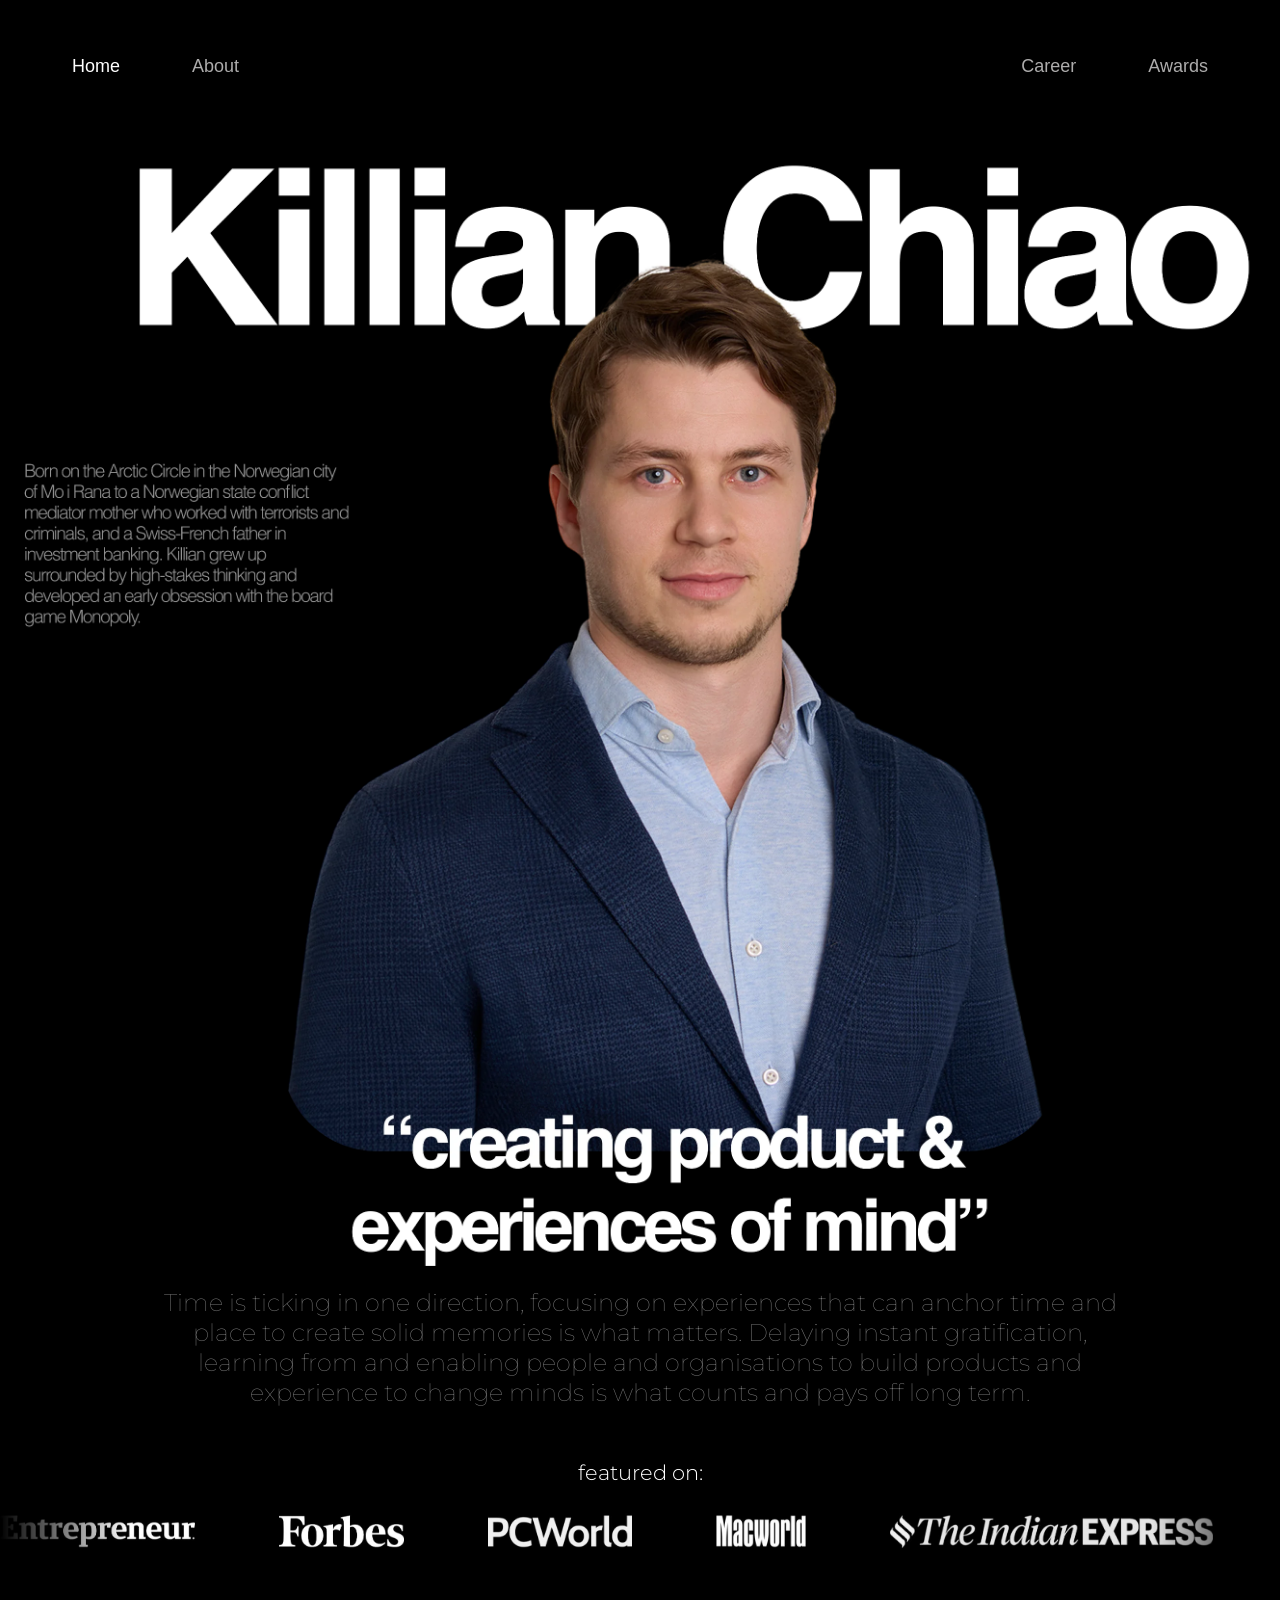
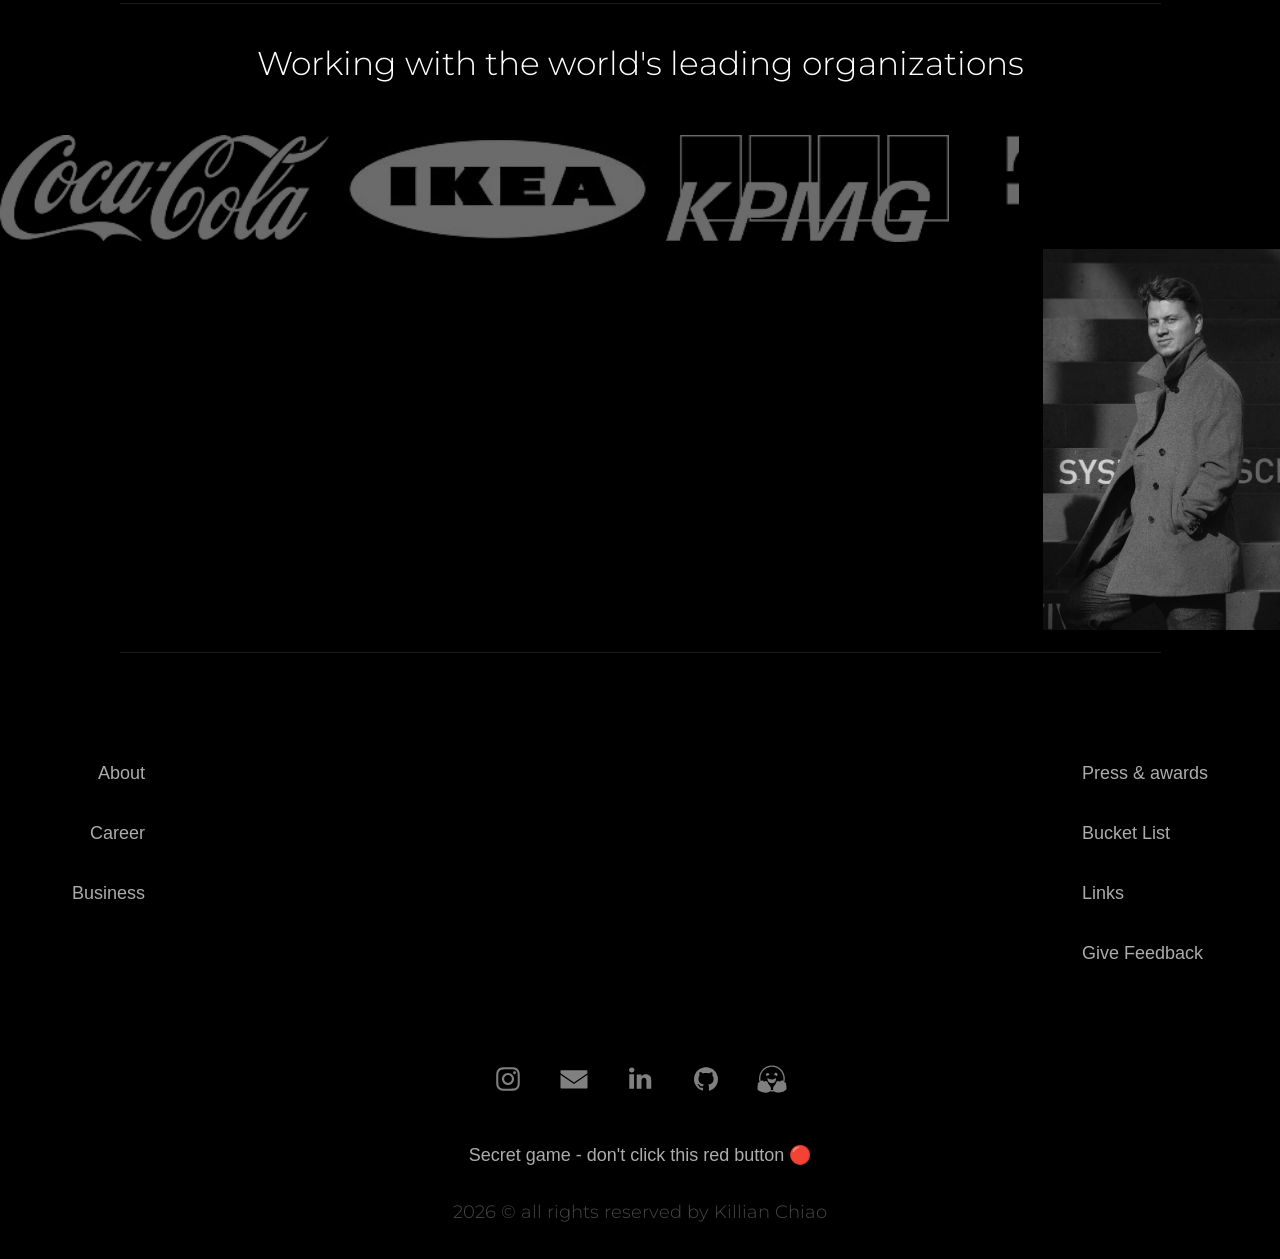
==== index.html @ 3403eca9 "Mobile fixes: single-row nav, animated featured-on marquee, clients layout - Nav no longer wraps to " ====
<!DOCTYPE html>
<html lang="en">
<head>
    <meta charset="UTF-8">
    <meta name="viewport" content="width=device-width, initial-scale=1.0">
    <title>Killian Chiao</title>
    <meta name="description" content="Killian Chiao — founder and product builder working with the world's leading organizations, including Coca-Cola, IKEA, KPMG, T-Mobile, L'Oreal and Mercedes.">
    <meta name="author" content="Killian Chiao">
    <link rel="canonical" href="https://killianchiao.com/">
    <link rel="icon" href="/favicon.svg" type="image/svg+xml">
    <link rel="apple-touch-icon" href="/apple-touch-icon.png">
    <link rel="alternate" type="text/markdown" href="/llms.txt" title="Plain-text version for AI agents">

    <meta property="og:type" content="profile">
    <meta property="og:site_name" content="Killian Chiao">
    <meta property="og:title" content="Killian Chiao">
    <meta property="og:description" content="Killian Chiao — founder and product builder working with the world's leading organizations, including Coca-Cola, IKEA, KPMG, T-Mobile, L'Oreal and Mercedes.">
    <meta property="og:url" content="https://killianchiao.com/">
    <meta property="og:image" content="https://killianchiao.com/og-image.jpg">
    <meta property="og:image:width" content="1200">
    <meta property="og:image:height" content="630">
    <meta name="twitter:card" content="summary_large_image">
    <meta name="twitter:title" content="Killian Chiao">
    <meta name="twitter:description" content="Killian Chiao — founder and product builder working with the world's leading organizations, including Coca-Cola, IKEA, KPMG, T-Mobile, L'Oreal and Mercedes.">
    <meta name="twitter:image" content="https://killianchiao.com/og-image.jpg">
    <script type="application/ld+json">
    {
      "@context": "https://schema.org",
      "@type": "Person",
      "name": "Killian Chiao",
      "url": "https://killianchiao.com/",
      "image": "https://killianchiao.com/og-image.jpg",
      "jobTitle": "Senior Product Manager, App",
      "worksFor": {
        "@type": "Organization",
        "name": "Art Basel"
      },
      "address": {
        "@type": "PostalAddress",
        "addressLocality": "Zurich",
        "addressCountry": "CH"
      },
      "alumniOf": {
        "@type": "CollegeOrUniversity",
        "name": "EHL Hospitality Business School"
      },
      "knowsLanguage": [
        "en",
        "no"
      ],
      "award": [
        "Forbes 30 Under 30 Switzerland (2022)",
        "EU-Startups Summit 2023 Pitch Competition Winner",
        "Google Play Best Apps for Good — Honorable Mention (2022)",
        "Product Hunt #1 Product of the Day"
      ],
      "sameAs": [
        "https://www.linkedin.com/in/killianchi",
        "https://github.com/Killianchi",
        "https://www.instagram.com/killianchi/",
        "https://huggingface.co/Killianchi"
      ]
    }
    </script>
    <link rel="preconnect" href="https://fonts.googleapis.com">
    <link rel="preconnect" href="https://fonts.gstatic.com" crossorigin>
    <link href="https://fonts.googleapis.com/css2?display=swap&family=Montserrat:ital,wght@0,100;0,300;0,700;1,100;1,300;1,700" rel="stylesheet">
    <link rel="stylesheet" href="styles.css">
</head>
<body>
    <div class="site-wrapper">
        <div class="site-main">
            <div class="inner">
                <section>
                    <!-- Navigation -->
                    <div class="nav-header">
                        <div class="inner-nav">
                            <div class="nav-left">
                                <a href="index.html" class="nav-btn active">Home</a>
                            </div>
                            <div class="nav-left">
                                <a href="about.html" class="nav-btn">About</a>
                            </div>
                            <div class="nav-spacer"></div>
                            <div class="nav-right">
                                <a href="career.html" class="nav-btn">Career</a>
                            </div>
                            <div class="nav-right">
                                <a href="awards.html" class="nav-btn">Awards</a>
                            </div>
                        </div>
                    </div>

                    <h1 class="visually-hidden">Killian Chiao</h1>

                    <!-- Hero Image -->
                    <div class="hero-image">
                        <span class="frame">
                            <picture>
                                <source srcset="assets/images/image01.webp" type="image/webp">
                                <img src="assets/images/image01.png" alt="Killian Chiao" width="2560" height="2370" fetchpriority="high" decoding="async" />
                            </picture>
                        </span>
                    </div>

                    <!-- Quote -->
                    <p class="quote-text">Time is ticking in one direction, focusing on experiences that can anchor time and place to create solid memories is what matters. Delaying instant gratification, learning from and enabling people and organisations to build products and experience to change minds is what counts and pays off long term.</p>

                    <!-- Featured on -->
                    <div class="featured-on">
                        <p class="featured-label">featured on:</p>
                        <div class="logo-marquee">
                            <div class="marquee-track">
                            <div class="marquee-set">
                                <img src="assets/images/logos/entrepreneur.png" alt="Entrepreneur" width="499" height="92" loading="lazy" decoding="async" />
                                <img src="assets/images/logos/forbes.png" alt="Forbes" width="319" height="92" loading="lazy" decoding="async" />
                                <img src="assets/images/logos/pcworld.png" alt="PCWorld" width="364" height="91" loading="lazy" decoding="async" />
                                <img src="assets/images/logos/macworld.png" alt="Macworld" width="222" height="89" loading="lazy" decoding="async" />
                                <img src="assets/images/logos/indianexpress.png" alt="The Indian Express" width="799" height="89" loading="lazy" decoding="async" />
                            </div>
                            <div class="marquee-set" aria-hidden="true">
                                <img src="assets/images/logos/entrepreneur.png" alt="" width="499" height="92" loading="lazy" decoding="async" />
                                <img src="assets/images/logos/forbes.png" alt="" width="319" height="92" loading="lazy" decoding="async" />
                                <img src="assets/images/logos/pcworld.png" alt="" width="364" height="91" loading="lazy" decoding="async" />
                                <img src="assets/images/logos/macworld.png" alt="" width="222" height="89" loading="lazy" decoding="async" />
                                <img src="assets/images/logos/indianexpress.png" alt="" width="799" height="89" loading="lazy" decoding="async" />
                            </div>
                            </div>
                        </div>
                    </div>

                    <hr class="divider-line">

                    <!-- Clients heading -->
                    <h2 class="section-heading">Working with the world's leading organizations</h2>

                    <!-- Client logos + image -->
                    <div class="clients-section">
                        <div class="wrapper">
                            <div class="cols">
                                <div class="col-gallery">
                                    <div class="gallery">
                                        <ul>
                                            <li><span class="thumbnail"><span class="frame"><img src="assets/images/gallery01/f4e6854a.png" alt="Coca Cola" title="Coca Cola" width="256" height="84" loading="lazy" decoding="async" /></span></span></li>
                                            <li><span class="thumbnail"><span class="frame"><img src="assets/images/gallery01/5c117a96.jpg" alt="Ikea" title="Ikea" width="234" height="84" loading="lazy" decoding="async" /></span></span></li>
                                            <li><span class="thumbnail"><span class="frame"><img src="assets/images/gallery01/eae52f6d.png" alt="KPMG" title="KPMG" width="220" height="84" loading="lazy" decoding="async" /></span></span></li>
                                            <li><span class="thumbnail"><span class="frame"><img src="assets/images/gallery01/65ff3bac.png" alt="T-Mobile" title="T-Mobile" width="403" height="74" loading="lazy" decoding="async" /></span></span></li>
                                            <li><span class="thumbnail"><span class="frame"><img src="assets/images/gallery01/afd6f955.png" alt="L'Oreal" title="L'Oreal" width="282" height="84" loading="lazy" decoding="async" /></span></span></li>
                                            <li><span class="thumbnail"><span class="frame"><img src="assets/images/gallery01/918f9e07.png" alt="Mercedes" title="Mercedes" width="444" height="84" loading="lazy" decoding="async" /></span></span></li>
                                            <li><span class="thumbnail"><span class="frame"><img src="assets/images/gallery01/aa4ec18b.png" alt="ICOS" title="ICOS" width="245" height="70" loading="lazy" decoding="async" /></span></span></li>
                                            <li><span class="thumbnail"><span class="frame"><img src="assets/images/gallery01/de0fde4f.png" alt="Untitled" title="Untitled" width="84" height="92" loading="lazy" decoding="async" /></span></span></li>
                                        </ul>
                                    </div>
                                </div>
                                <div class="col-image">
                                    <div class="small-image" style="text-align:center; margin-top:5.25rem;">
                                        <span class="frame">
                                            <img src="assets/images/image03.jpg" alt="" width="592" height="980" loading="lazy" decoding="async" />
                                        </span>
                                    </div>
                                </div>
                            </div>
                        </div>
                    </div>

                    <hr class="divider-line">

                    <!-- Footer navigation -->
                    <div class="footer-nav">
                        <div class="inner-footer">
                            <div class="footer-col footer-col-left">
                                <a href="about.html" class="footer-btn">About</a>
                                <a href="career.html" class="footer-btn">Career</a>
                                <a href="business.html" class="footer-btn">Business</a>
                            </div>
                            <div class="nav-spacer"></div>
                            <div class="footer-col footer-col-center">
                                <a href="awards.html" class="footer-btn">Press & awards</a>
                                <a href="bucketlist.html" class="footer-btn">Bucket List</a>
                                <a href="links.html" class="footer-btn">Links</a>
                                <a href="#" class="footer-btn">Give Feedback</a>
                            </div>
                        </div>
                    </div>

                    <!-- Social Icons -->
                    <div class="social-icons">
                        <a href="https://www.instagram.com/killianchi/" title="Instagram" target="_blank" rel="noopener"><svg viewBox="0 0 40 40"><path d="M20,7c4.2,0,4.7,0,6.3,0.1c1.5,0.1,2.3,0.3,3,0.5C30,8,30.5,8.3,31.1,8.9c0.5,0.5,0.9,1.1,1.2,1.8c0.2,0.5,0.5,1.4,0.5,3C33,15.3,33,15.8,33,20s0,4.7-0.1,6.3c-0.1,1.5-0.3,2.3-0.5,3c-0.3,0.7-0.6,1.2-1.2,1.8c-0.5,0.5-1.1,0.9-1.8,1.2c-0.5,0.2-1.4,0.5-3,0.5C24.7,33,24.2,33,20,33s-4.7,0-6.3-0.1c-1.5-0.1-2.3-0.3-3-0.5C10,32,9.5,31.7,8.9,31.1C8.4,30.6,8,30,7.7,29.3c-0.2-0.5-0.5-1.4-0.5-3C7,24.7,7,24.2,7,20s0-4.7,0.1-6.3c0.1-1.5,0.3-2.3,0.5-3C8,10,8.3,9.5,8.9,8.9C9.4,8.4,10,8,10.7,7.7c0.5-0.2,1.4-0.5,3-0.5C15.3,7.1,15.8,7,20,7z M20,4.3c-4.3,0-4.8,0-6.5,0.1c-1.6,0-2.8,0.3-3.8,0.7C8.7,5.5,7.8,6,6.9,6.9C6,7.8,5.5,8.7,5.1,9.7c-0.4,1-0.6,2.1-0.7,3.8c-0.1,1.7-0.1,2.2-0.1,6.5s0,4.8,0.1,6.5c0,1.6,0.3,2.8,0.7,3.8c0.4,1,0.9,1.9,1.8,2.8c0.9,0.9,1.7,1.4,2.8,1.8c1,0.4,2.1,0.6,3.8,0.7c1.6,0.1,2.2,0.1,6.5,0.1s4.8,0,6.5-0.1c1.6-0.1,2.9-0.3,3.8-0.7c1-0.4,1.9-0.9,2.8-1.8c0.9-0.9,1.4-1.7,1.8-2.8c0.4-1,0.6-2.1,0.7-3.8c0.1-1.6,0.1-2.2,0.1-6.5s0-4.8-0.1-6.5c-0.1-1.6-0.3-2.9-0.7-3.8c-0.4-1-0.9-1.9-1.8-2.8c-0.9-0.9-1.7-1.4-2.8-1.8c-1-0.4-2.1-0.6-3.8-0.7C24.8,4.3,24.3,4.3,20,4.3L20,4.3L20,4.3z"/><path d="M20,11.9c-4.5,0-8.1,3.7-8.1,8.1s3.7,8.1,8.1,8.1s8.1-3.7,8.1-8.1S24.5,11.9,20,11.9z M20,25.2c-2.9,0-5.2-2.3-5.2-5.2s2.3-5.2,5.2-5.2s5.2,2.3,5.2,5.2S22.9,25.2,20,25.2z"/><path d="M30.6,11.6c0,1-0.8,1.9-1.9,1.9c-1,0-1.9-0.8-1.9-1.9s0.8-1.9,1.9-1.9C29.8,9.7,30.6,10.5,30.6,11.6z"/></svg></a>
                        <a href="#" title="Email"><svg viewBox="0 0 40 40"><path d="M37.5,12.6l-17.5,11.9L2.5,12.6c-.2-.1-.3-.2-.5-.2v-2.7c0-.8.6-1.4,1.4-1.4h33.1c.8,0,1.4.6,1.4,1.4v2.7c-.2,0-.4,0-.5.2ZM19.5,26.3c.2.1.3.2.5.2s.4,0,.5-.2l17.5-11.9v16.9c0,.8-.6,1.4-1.4,1.4H3.4c-.8,0-1.4-.6-1.4-1.4V14.4l17.5,11.9Z"/></svg></a>
                        <a href="https://www.linkedin.com/in/killianchi" title="LinkedIn" target="_blank" rel="noopener"><svg viewBox="0 0 40 40"><path d="M12.1,13.8v19.1H5.7V13.8C5.7,13.8,12.1,13.8,12.1,13.8z M12.5,7.9c0,0.9-0.3,1.7-1,2.4c-0.7,0.6-1.5,0.9-2.6,0.9h0c-1.1,0-1.9-0.3-2.5-0.9c-0.6-0.6-1-1.4-1-2.4c0-1,0.3-1.7,1-2.4S7.9,4.6,9,4.6s1.9,0.3,2.6,0.9S12.5,6.9,12.5,7.9z M35,22v11h-6.4V22.7c0-1.4-0.3-2.4-0.8-3.2c-0.5-0.8-1.3-1.1-2.4-1.1c-0.8,0-1.5,0.2-2,0.7c-0.5,0.4-1,1-1.2,1.7c-0.1,0.4-0.2,0.9-0.2,1.6v10.7h-6.4c0-5.1,0-9.3,0-12.5s0-5.1,0-5.7l0-0.9H22v2.8h0c0.3-0.4,0.5-0.8,0.8-1.1c0.3-0.3,0.6-0.6,1.1-1c0.5-0.4,1-0.6,1.7-0.8c0.7-0.2,1.4-0.3,2.2-0.3c2.2,0,4,0.7,5.3,2.2C34.4,17,35,19.1,35,22L35,22z"/></svg></a>
                        <a href="https://github.com/Killianchi" title="GitHub" target="_blank" rel="noopener"><svg viewBox="0 0 40 40"><path d="M36,20.3c0,3.5-1,6.6-3.1,9.4c-2,2.8-4.7,4.7-7.9,5.8c-0.4,0.1-0.6,0-0.8-0.1c-0.2-0.2-0.3-0.4-0.3-0.6v-4.4c0-1.3-0.4-2.3-1.1-3c0.8-0.1,1.5-0.2,2.1-0.4c0.6-0.2,1.3-0.4,2-0.8c0.7-0.4,1.2-0.8,1.7-1.4c0.5-0.5,0.8-1.3,1.1-2.2s0.4-2,0.4-3.1c0-1.7-0.5-3.1-1.6-4.3c0.5-1.3,0.5-2.7-0.2-4.2c-0.4-0.1-1,0-1.7,0.2c-0.7,0.3-1.4,0.6-1.9,0.9L24,12.5c-1.3-0.4-2.6-0.5-4-0.5s-2.7,0.2-4,0.5c-0.2-0.2-0.5-0.3-0.9-0.6c-0.4-0.2-0.9-0.5-1.7-0.8c-0.8-0.3-1.4-0.4-1.8-0.3c-0.6,1.6-0.7,3-0.1,4.2c-1.1,1.2-1.6,2.6-1.6,4.3c0,1.2,0.1,2.2,0.4,3.1s0.6,1.6,1.1,2.2s1,1,1.7,1.4c0.7,0.4,1.3,0.6,2,0.8c0.6,0.2,1.3,0.3,2.1,0.4c-0.6,0.5-0.9,1.2-1,2.1c-0.3,0.1-0.6,0.2-0.9,0.3c-0.3,0.1-0.7,0.1-1.2,0.1c-0.5,0-0.9-0.1-1.4-0.4c-0.5-0.3-0.8-0.7-1.2-1.3c-0.3-0.4-0.6-0.8-1-1.1c-0.4-0.3-0.8-0.4-1-0.5L9,26.5c-0.3,0-0.5,0-0.6,0.1c-0.1,0.1-0.1,0.1-0.1,0.2c0,0.1,0.1,0.2,0.2,0.3c0.1,0.1,0.2,0.2,0.3,0.2l0.1,0.1c0.3,0.1,0.6,0.4,0.9,0.8s0.5,0.7,0.7,1.1l0.2,0.5c0.2,0.5,0.5,1,0.9,1.3c0.4,0.3,0.9,0.5,1.4,0.6c0.5,0.1,1,0.1,1.4,0.1c0.5,0,0.9,0,1.2-0.1l0.5-0.1c0,0.5,0,1.1,0,1.9c0,0.7,0,1.1,0,1.1c0,0.2-0.1,0.5-0.3,0.6c-0.2,0.2-0.5,0.2-0.8,0.1c-3.2-1.1-5.8-3-7.9-5.8S4,23.8,4,20.3c0-2.9,0.7-5.6,2.1-8S9.5,7.8,12,6.4s5.1-2.1,8-2.1s5.6,0.7,8,2.1s4.4,3.4,5.8,5.8S36,17.4,36,20.3L36,20.3z"/></svg></a>
                        <a href="https://huggingface.co/Killianchi" title="Hugging Face" target="_blank" rel="noopener"><svg viewBox="0 0 40 40"><path d="M39.4,29.5c0.1,0.4,0.2,1.3-0.4,2.1c0.4,0.7,0.5,1.5,0.2,2.2c-0.5,1-1.6,1.8-3.8,2.7c-1.4,0.5-2.6,0.9-2.6,0.9c-1.6,0.4-3.2,0.7-4.8,0.7c-2.3,0-4.1-0.7-5.2-1.9c-0.9,0.2-1.9,0.3-2.9,0.3c-0.9,0-1.8-0.1-2.7-0.2c-1.1,1.3-2.8,1.9-5.2,1.9c-1.6,0-3.3-0.3-4.8-0.7c0,0-1.3-0.4-2.6-0.9c-2.2-0.9-3.3-1.7-3.8-2.7c-0.3-0.7-0.3-1.6,0.2-2.2c-0.6-0.9-0.5-1.7-0.4-2.1C0.7,29,1,28.5,1.4,28.2c-0.6-1-0.5-2.3,0.4-3.1c0.4-0.5,1.1-0.7,1.7-0.7c0,0,0,0,0,0C3,22.7,2.7,21,2.7,19.2c0-9.6,7.7-17.3,17.2-17.3c9.5,0,17.2,7.7,17.2,17.3c0,1.8-0.3,3.5-0.8,5.2c0.1,0,0.2,0,0.2,0c0.7,0,1.3,0.3,1.7,0.7c0.8,0.8,0.9,2.1,0.4,3.1C39,28.5,39.3,29,39.4,29.5z M19.9,3.6c-8.5,0-15.4,6.9-15.4,15.5c0,1.3,0.1,2.5,0.4,3.6c0.4-0.5,1.1-0.8,1.8-0.8c0.6,0,1.2,0.2,1.8,0.6c0.4,0.3,0.8,0.7,1.3,1.3c0.5-0.7,1.2-1.1,2-1.1c1.5,0,2.4,1.3,2.8,2.5c0.2,0.4,1,2.2,2.2,3.5c1.9,1.9,2.3,3.8,1.4,5.9c0.6,0.1,1.1,0.1,1.7,0.1c0.6,0,1.3,0,1.9-0.1c-0.9-2.1-0.4-4,1.4-5.9c1.2-1.2,2.1-3.1,2.2-3.5c0.3-1.2,1.3-2.5,2.8-2.5c0.8,0,1.6,0.4,2,1.1c0.4-0.6,0.9-1,1.3-1.3c0.5-0.4,1.1-0.6,1.8-0.6c0.6,0,1.2,0.2,1.6,0.7c0.2-1.1,0.4-2.3,0.4-3.4C35.3,10.6,28.4,3.6,19.9,3.6z M26.3,16c-0.6,0.3-0.8-0.9-1.4-1.1c-0.5-0.2-1.4,0.7-1.6,0.1c-0.6-1.1-0.2-2.4,0.9-3c1.1-0.6,2.4-0.2,3,0.9C27.7,14.1,27.3,15.4,26.3,16z M25.5,19.7c0,2-1.4,5.9-5.8,5.9c-4.4,0-5.8-3.9-5.8-5.9c0-2,2.6,1.1,5.8,1.1c1.5,0,2.9-0.7,3.9-1.2C24.8,19,25.5,18.7,25.5,19.7z M16.1,15.1c-0.3,0.5-1.1-0.3-1.6-0.1c-0.6,0.2-0.8,1.4-1.4,1.1c-1.1-0.6-1.5-1.9-0.9-3c0.6-1.1,1.9-1.5,3-0.9C16.3,12.6,16.7,14,16.1,15.1z"/></svg></a>
                    </div>

                    <!-- Secret button -->
                    <div class="secret-btn">
                        <a href="#">Secret game - don't click this red button &#x1F534;</a>
                    </div>

                    <!-- Copyright -->
                    <p class="copyright">2026 &copy; all rights reserved by Killian Chiao</p>
                </section>
            </div>
        </div>
    </div>
</body>
</html>
---- styles.css ----
/* Reset */
*, *::before, *::after { box-sizing: border-box; margin: 0; padding: 0; }
html { font-size: 18pt; }
body {
    background-color: #000;
    color: #fff;
    font-family: 'Montserrat', -apple-system, BlinkMacSystemFont, 'Segoe UI', Roboto, 'Helvetica Neue', Arial, sans-serif;
    line-height: 1;
    min-height: 100vh;
    min-width: 320px;
    overflow-x: hidden;
    word-wrap: break-word;
}
a { color: inherit; text-decoration: underline; transition: color 0.25s ease; }
a:hover { text-decoration: none; }
ul { list-style: none; }
img { max-width: 100%; vertical-align: top; }
strong { font-weight: bolder; }
em { font-style: italic; }
u { text-decoration: underline; }

/* Site wrapper */
.site-wrapper {
    display: flex;
    flex-direction: column;
    align-items: stretch;
    justify-content: center;
    min-height: 100vh;
    padding: 1rem 0;
}

.site-main {
    display: flex;
    flex-grow: 0;
    flex-shrink: 0;
    align-items: center;
    justify-content: center;
    max-width: 100%;
    background-color: #000;
    text-align: left;
}

.site-main > .inner {
    max-width: 100%;
    width: 100vw;
    position: relative;
}

.site-main > .inner > * > * {
    margin-top: 0.75rem;
    margin-bottom: 0.75rem;
}
.site-main > .inner > * > *:first-child { margin-top: 0 !important; }
.site-main > .inner > * > *:last-child { margin-bottom: 0 !important; }

/* Navigation header */
.nav-header {
    display: flex;
    width: 100%;
    align-items: center;
    justify-content: center;
    padding: 0.75rem 2rem;
}
.nav-header .inner-nav {
    display: flex;
    align-items: center;
    justify-content: space-between;
    width: 100%;
    max-width: 72rem;
    gap: 1rem;
}
.nav-left, .nav-right {
    display: flex;
    gap: 0.5rem;
}
.nav-spacer { flex: 1; }
.nav-btn {
    display: inline-block;
    height: 2rem;
    line-height: 2rem;
    padding: 0 1rem;
    font-family: -apple-system, BlinkMacSystemFont, 'Segoe UI', Roboto, 'Helvetica Neue', Arial, sans-serif;
    font-size: 0.75em;
    font-weight: 400;
    background-color: #000;
    color: #ADACAC;
    text-decoration: none;
    transition: color 0.25s ease;
    white-space: nowrap;
}
.nav-btn:hover { color: #fff; text-decoration: none; }
.nav-btn.active { color: #fff; }

/* Hero image */
.hero-image {
    text-align: center;
    margin-top: 0 !important;
    margin-bottom: 0 !important;
}
.hero-image .frame {
    display: inline-block;
    width: 51.375rem;
    height: 47.5rem;
    max-width: 100%;
    overflow: hidden;
}
.hero-image .frame img {
    width: 100%;
    height: 100%;
    object-fit: cover;
    object-position: center;
}

/* Quote text */
.quote-text {
    text-align: center;
    max-width: 43.375rem;
    margin-left: auto;
    margin-right: auto;
    color: rgba(255,255,255,0.529);
    font-family: 'Montserrat', sans-serif;
    font-size: 1em;
    line-height: 1.25;
    font-weight: 100;
    padding: 0 1.5rem;
}

/* Divider image */
/* Featured-on logo marquee */
.featured-on {
    margin-top: 2.25rem !important;
    margin-bottom: 2.25rem !important;
    overflow: hidden;
}
.featured-label {
    text-align: center;
    color: #FFFFFF;
    font-family: 'Montserrat', sans-serif;
    font-size: 0.875em;
    font-weight: 300;
    margin-bottom: 1.25rem;
}
.logo-marquee {
    overflow: hidden;
    width: 100%;
    -webkit-mask-image: linear-gradient(to right, transparent, #000 10%, #000 90%, transparent);
    mask-image: linear-gradient(to right, transparent, #000 10%, #000 90%, transparent);
}
.marquee-track {
    display: flex;
    width: max-content;
    animation: marquee-scroll 45s linear infinite;
}
.marquee-track:hover { animation-play-state: paused; }
.marquee-set {
    display: flex;
    align-items: center;
    gap: 3.5rem;
    padding-right: 3.5rem;
}
.marquee-set img {
    height: 1.5rem;
    width: auto;
    max-width: none;
}
@keyframes marquee-scroll {
    to { transform: translateX(-50%); }
}
@media (prefers-reduced-motion: reduce) {
    .marquee-track { animation: none; width: 100%; flex-wrap: wrap; justify-content: center; row-gap: 1rem; }
    .marquee-set[aria-hidden="true"] { display: none; }
}

/* Section heading */
.section-heading {
    text-align: center;
    max-width: 43.375rem;
    margin-left: auto;
    margin-right: auto;
    color: #FFFFFF;
    font-family: 'Montserrat', sans-serif;
    font-size: 1.375em;
    line-height: 2.5;
    font-weight: 300;
}

/* Divider line */
.divider-line {
    border: none;
    border-top: 1px solid rgba(255,255,255,0.1);
    max-width: 43.375rem;
    margin: 1.5rem auto;
}

/* Gallery + image container */
.clients-section {
    display: flex;
    width: 100%;
    align-items: flex-start;
    justify-content: center;
}
.clients-section .wrapper {
    width: 100%;
    max-width: 72rem;
}
.clients-section .cols {
    display: flex;
    flex-wrap: wrap;
    align-items: flex-start;
}
.clients-section .col-gallery {
    flex: 1;
    min-width: 0;
}
.clients-section .col-image {
    flex: 0 0 auto;
    padding-left: 1rem;
}

/* Gallery */
.gallery {
    overflow-x: auto;
    overflow-y: hidden;
}
.gallery ul {
    display: flex;
    gap: 0.75rem;
    align-items: center;
    padding: 0.5rem 0;
}
.gallery li {
    flex: 0 0 auto;
}
.gallery .thumbnail .frame {
    display: block;
    height: 4.5rem;
    overflow: hidden;
}
.gallery .thumbnail .frame img {
    height: 100%;
    width: auto;
    object-fit: contain;
    filter: grayscale(100%) brightness(0.7);
    opacity: 0.6;
    transition: opacity 0.25s ease, filter 0.25s ease;
}
.gallery .thumbnail .frame img:hover {
    filter: grayscale(0%) brightness(1);
    opacity: 1;
}

.small-image .frame {
    display: inline-block;
    width: 9.875rem;
    height: 15.875rem;
    overflow: hidden;
}
.small-image .frame img {
    width: 100%;
    height: 100%;
    object-fit: cover;
}

/* Footer */
.footer-nav {
    display: flex;
    width: 100%;
    align-items: flex-start;
    justify-content: center;
    padding: 2rem;
    margin-top: 2rem !important;
}
.footer-nav .inner-footer {
    display: flex;
    width: 100%;
    max-width: 72rem;
    justify-content: space-between;
    align-items: flex-start;
    gap: 2rem;
}
.footer-col {
    display: flex;
    flex-direction: column;
    gap: 0.5rem;
}
.footer-col-left { align-items: flex-end; }
.footer-col-center { align-items: flex-start; }
.footer-col-right { align-items: center; }
.footer-btn {
    display: inline-block;
    height: 2rem;
    line-height: 2rem;
    padding: 0 1rem;
    font-family: -apple-system, BlinkMacSystemFont, 'Segoe UI', Roboto, 'Helvetica Neue', Arial, sans-serif;
    font-size: 0.75em;
    font-weight: 400;
    background-color: #000;
    color: #ADACAC;
    text-decoration: none;
    transition: color 0.25s ease;
    white-space: nowrap;
}
.footer-btn:hover { color: #fff; text-decoration: none; }

/* Social icons */
.social-icons {
    display: flex;
    gap: 0.75rem;
    justify-content: center;
    padding: 0.5rem 0;
}
.social-icons a {
    display: flex;
    align-items: center;
    justify-content: center;
    width: 2rem;
    height: 2rem;
    text-decoration: none;
    color: rgba(255,255,255,0.5);
    transition: color 0.25s ease;
}
.social-icons a:hover { color: #fff; }
.social-icons svg {
    width: 1.25rem;
    height: 1.25rem;
    fill: currentColor;
}

/* Secret button */
.secret-btn {
    text-align: center;
    margin-top: 1rem !important;
}
.secret-btn a {
    display: inline-block;
    height: 1.375rem;
    line-height: 1.375rem;
    padding: 0 0.6875rem;
    font-family: -apple-system, BlinkMacSystemFont, 'Segoe UI', Roboto, 'Helvetica Neue', Arial, sans-serif;
    font-size: 0.75em;
    font-weight: 400;
    background-color: #000;
    color: #ADACAC;
    text-decoration: none;
    transition: color 0.25s ease;
}
.secret-btn a:hover { color: #fff; }

/* Copyright */
.copyright {
    text-align: center;
    color: rgba(255,255,255,0.278);
    font-family: 'Montserrat', sans-serif;
    font-size: 0.75em;
    line-height: 2.5;
    font-weight: 300;
    margin-top: 0 !important;
    margin-bottom: 0 !important;
}

/* Page title */
.page-title {
    text-align: left;
    color: #FFFFFF;
    font-family: 'Montserrat', sans-serif;
    font-size: 1.625em;
    line-height: 1.875;
    font-weight: 700;
    padding-left: 2.625rem;
    margin-top: 1.5rem !important;
    margin-bottom: 1rem !important;
}

/* Section divider for about page */
.section-divider {
    border: none;
    border-top: 1px solid rgba(255,255,255,0.07);
    max-width: 60rem;
    margin: 0 auto;
}

/* Content containers */
.content-container {
    display: flex;
    width: 100%;
    align-items: flex-start;
    justify-content: center;
    padding: 0 2rem;
    margin-top: 2.5rem !important;
    margin-bottom: 2.5rem !important;
}
.content-container .wrapper {
    width: 100%;
    max-width: 72rem;
}
.content-container .cols {
    display: flex;
    flex-wrap: wrap;
    align-items: flex-start;
    gap: 1.5rem;
}
.content-container .col {
    flex: 1;
    min-width: 0;
}
.content-container .col-fixed {
    flex: 0 0 auto;
}

.subsection-title {
    text-align: left;
    color: #FFFFFF;
    font-family: 'Montserrat', sans-serif;
    font-size: 1em;
    line-height: 2.25;
    font-weight: 700;
    padding-left: 2.625rem;
    margin-top: 0 !important;
    margin-bottom: 0 !important;
}

.body-text {
    text-align: left;
    color: #FFFFFF;
    font-family: 'Montserrat', sans-serif;
    font-size: 0.875em;
    line-height: 1.5;
    font-weight: 300;
    padding-left: 2.625rem;
    margin-top: 0 !important;
    margin-bottom: 0 !important;
}
.body-text .p { display: block; }
.body-text .p + .p { margin-top: 1rem; }

.about-image .frame {
    display: inline-block;
    overflow: hidden;
    border-radius: 0.375rem;
}
.about-image .frame img {
    width: 100%;
    height: auto;
    display: block;
}
.about-image-childhood .frame {
    width: 15.75rem;
    max-width: 100%;
}
.about-image-uwc .frame {
    width: 29rem;
    max-width: 100%;
}


.link-small {
    text-align: center;
    margin-top: 0 !important;
    margin-bottom: 0 !important;
}
.link-small a {
    display: inline-block;
    height: 1rem;
    line-height: 1rem;
    padding: 0 0.5rem;
    font-family: -apple-system, BlinkMacSystemFont, 'Segoe UI', Roboto, 'Helvetica Neue', Arial, sans-serif;
    font-size: 0.5em;
    font-weight: 400;
    letter-spacing: -0.025rem;
    color: #ADACAC;
    text-decoration: none;
    transition: color 0.25s ease;
}
.link-small a:hover { color: #fff; }

/* Habbo images row */
.habbo-images {
    display: flex;
    gap: 1rem;
    align-items: flex-start;
    flex-wrap: wrap;
}
.habbo-image .frame {
    display: inline-block;
    width: 15.75rem;
    max-width: 100%;
    overflow: hidden;
    border-radius: 0.375rem;
}
.habbo-image.large .frame {
    width: 18.75rem;
}
.habbo-image .frame img {
    width: 100%;
    height: auto;
    display: block;
}
.habbo-image a.frame {
    display: inline-block;
    text-decoration: none;
}

/* Full-width about image */
.full-image {
    text-align: center;
}
.full-image .frame {
    display: inline-block;
    width: 17.75rem;
    height: 19.125rem;
    overflow: hidden;
    border-radius: 0.25rem;
}
.full-image .frame img {
    width: 100%;
    height: 100%;
    object-fit: cover;
    object-position: left;
}

/* Career image */
.career-image {
    text-align: center;
    margin-top: 5.25rem !important;
}
.career-image .frame {
    display: inline-block;
    width: 22.25rem;
    height: 28rem;
    max-width: 100%;
    overflow: hidden;
}
.career-image .frame img {
    width: 100%;
    height: 100%;
    object-fit: cover;
}

/* Placeholder page content */
.placeholder-content {
    text-align: center;
    padding: 6rem 2rem;
    color: rgba(255,255,255,0.4);
    font-family: 'Montserrat', sans-serif;
    font-size: 1em;
    font-weight: 300;
    line-height: 1.5;
}

/* Responsive */
@media screen and (max-width: 980px) {
    html { font-size: 15pt; }
    .content-container .cols { flex-direction: column; }
    .clients-section .cols { flex-direction: column; align-items: center; }
    .clients-section .col-image { padding-left: 0; }
    .clients-section .col-image .small-image { margin-top: 1rem !important; }
    .gallery {
        -webkit-mask-image: linear-gradient(to right, transparent, #000 6%, #000 94%, transparent);
        mask-image: linear-gradient(to right, transparent, #000 6%, #000 94%, transparent);
    }
    .nav-header { padding: 0.75rem 0.5rem; }
    .nav-header .inner-nav { justify-content: center; gap: 0; }
    .nav-spacer { display: none; }
    .footer-nav .inner-footer { flex-direction: column; align-items: center; text-align: center; }
    .footer-col-left, .footer-col-center { align-items: center; }
    .habbo-images { justify-content: center; }
}
@media screen and (max-width: 736px) {
    html { font-size: 13pt; }
    .gallery .thumbnail .frame { height: 3.25rem; }
    .hero-image .frame { width: 100%; height: auto; aspect-ratio: 2560/2370; }
    .about-image-childhood .frame { width: 12rem; }
    .about-image-uwc .frame { width: 100%; }
}
@media screen and (max-width: 480px) {
    html { font-size: 11pt; }
    .nav-btn { padding: 0 0.6rem; }
    .body-text, .subsection-title, .page-title { padding-left: 1.25rem; }
    .habbo-image .frame, .habbo-image.large .frame { width: 100%; }
}

/* Visually hidden — available to screen readers and crawlers, not shown */
.visually-hidden {
    position: absolute;
    width: 1px; height: 1px;
    margin: -1px; padding: 0;
    overflow: hidden;
    clip: rect(0 0 0 0);
    clip-path: inset(50%);
    white-space: nowrap;
    border: 0;
}
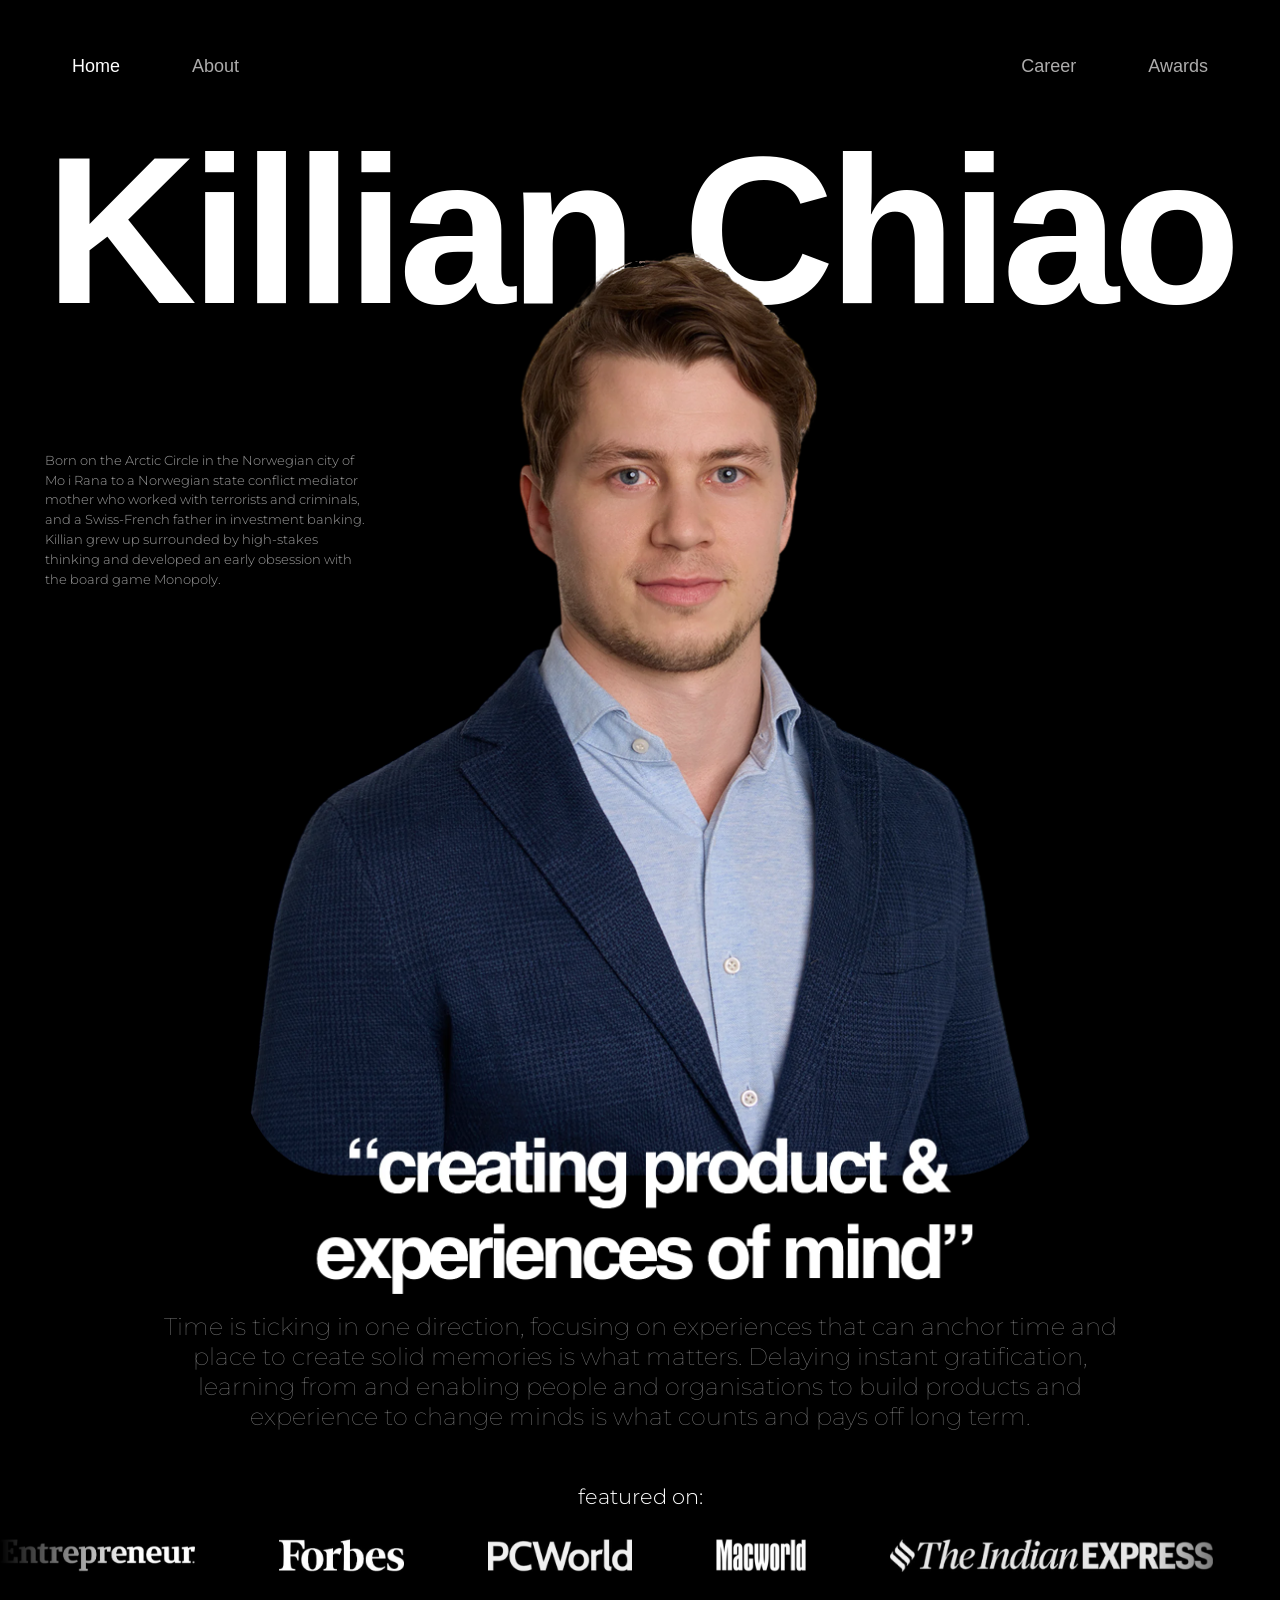
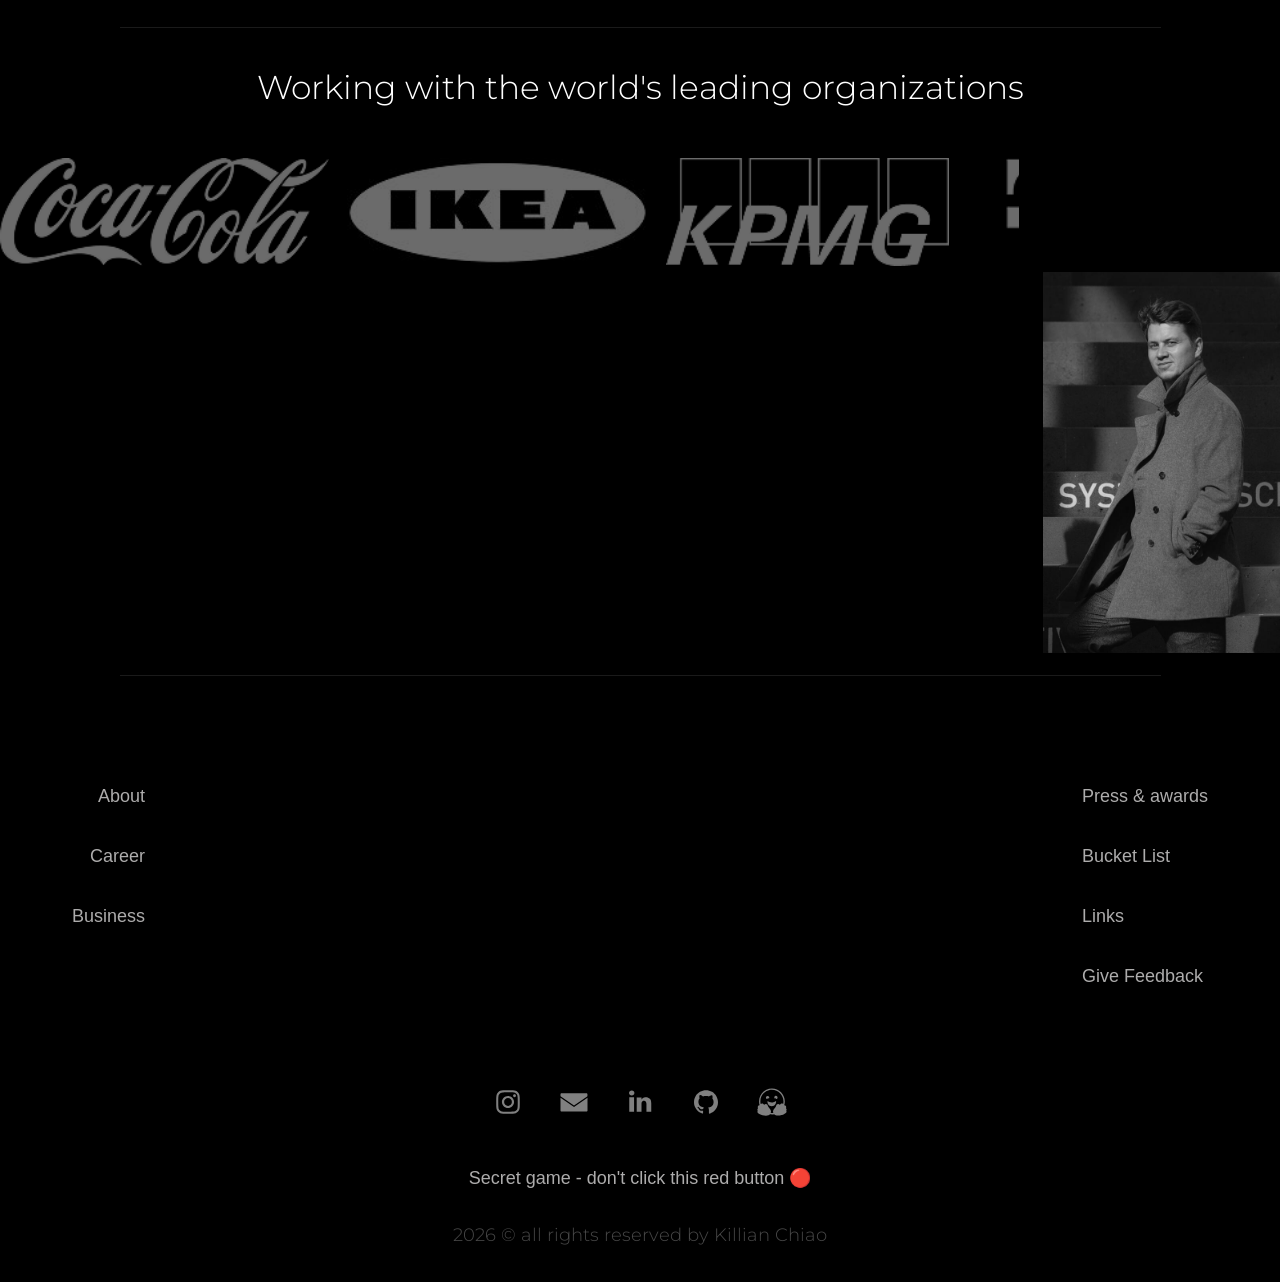
==== commit 66f8de05: "Rebuild hero as real HTML text over portrait cutout The hero was one baked 2560x2370 PNG: giant titl" ====
--- a/index.html
+++ b/index.html
@@ -91,16 +91,15 @@
                         </div>
                     </div>
 
-                    <h1 class="visually-hidden">Killian Chiao</h1>
-
-                    <!-- Hero Image -->
-                    <div class="hero-image">
-                        <span class="frame">
-                            <picture>
-                                <source srcset="assets/images/image01.webp" type="image/webp">
-                                <img src="assets/images/image01.png" alt="Killian Chiao" width="2560" height="2370" fetchpriority="high" decoding="async" />
-                            </picture>
-                        </span>
+                    <!-- Hero -->
+                    <div class="hero">
+                        <h1 class="hero-title">Killian&nbsp;Chiao</h1>
+                        <div class="hero-body">
+                            <p class="hero-bio">Born on the Arctic Circle in the Norwegian city of Mo i Rana to a Norwegian state conflict mediator mother who worked with terrorists and criminals, and a Swiss-French father in investment banking. Killian grew up surrounded by high-stakes thinking and developed an early obsession with the board game Monopoly.</p>
+                            <div class="hero-portrait">
+                                <img src="assets/images/hero-portrait.webp" alt="Killian Chiao &mdash; &ldquo;creating product &amp; experiences of mind&rdquo;" width="1568" height="2103" fetchpriority="high" decoding="async" />
+                            </div>
+                        </div>
                     </div>
 
                     <!-- Quote -->
--- a/styles.css
+++ b/styles.css
@@ -92,23 +92,50 @@
 .nav-btn.active { color: #fff; }
 
 /* Hero image */
-.hero-image {
-    text-align: center;
+.hero {
     margin-top: 0 !important;
-    margin-bottom: 0 !important;
-}
-.hero-image .frame {
-    display: inline-block;
-    width: 51.375rem;
-    height: 47.5rem;
-    max-width: 100%;
-    overflow: hidden;
-}
-.hero-image .frame img {
-    width: 100%;
-    height: 100%;
-    object-fit: cover;
-    object-position: center;
+    overflow: hidden;
+}
+.hero-title {
+    text-align: center;
+    color: #FFFFFF;
+    font-family: 'Helvetica Neue', Helvetica, Arial, -apple-system, sans-serif;
+    font-weight: 700;
+    font-size: clamp(2.75rem, 16.4vw, 23rem);
+    line-height: 1;
+    letter-spacing: -0.03em;
+    white-space: nowrap;
+    margin: 0;
+}
+.hero-body {
+    position: relative;
+    display: flex;
+    flex-direction: column;
+    align-items: center;
+}
+.hero-portrait {
+    position: relative;
+    z-index: 2;
+    margin-top: -7vw;
+    text-align: center;
+}
+.hero-portrait img {
+    width: min(61vw, 56rem);
+    height: auto;
+}
+.hero-bio {
+    position: absolute;
+    z-index: 1;
+    left: max(1rem, 3.5vw);
+    top: 12%;
+    width: 16rem;
+    max-width: 25vw;
+    color: #9C9C9C;
+    font-family: 'Montserrat', sans-serif;
+    font-size: 0.55em;
+    font-weight: 300;
+    line-height: 1.5;
+    text-align: left;
 }
 
 /* Quote text */
@@ -568,7 +595,18 @@
 @media screen and (max-width: 736px) {
     html { font-size: 13pt; }
     .gallery .thumbnail .frame { height: 3.25rem; }
-    .hero-image .frame { width: 100%; height: auto; aspect-ratio: 2560/2370; }
+    .hero-portrait img { width: 76vw; }
+    .hero-portrait { margin-top: -8vw; }
+    .hero-bio {
+        position: static;
+        order: 2;
+        width: auto;
+        max-width: none;
+        margin: 1.5rem 1.5rem 0;
+        font-size: 0.8em;
+        text-align: center;
+        color: #BDBDBD;
+    }
     .about-image-childhood .frame { width: 12rem; }
     .about-image-uwc .frame { width: 100%; }
 }
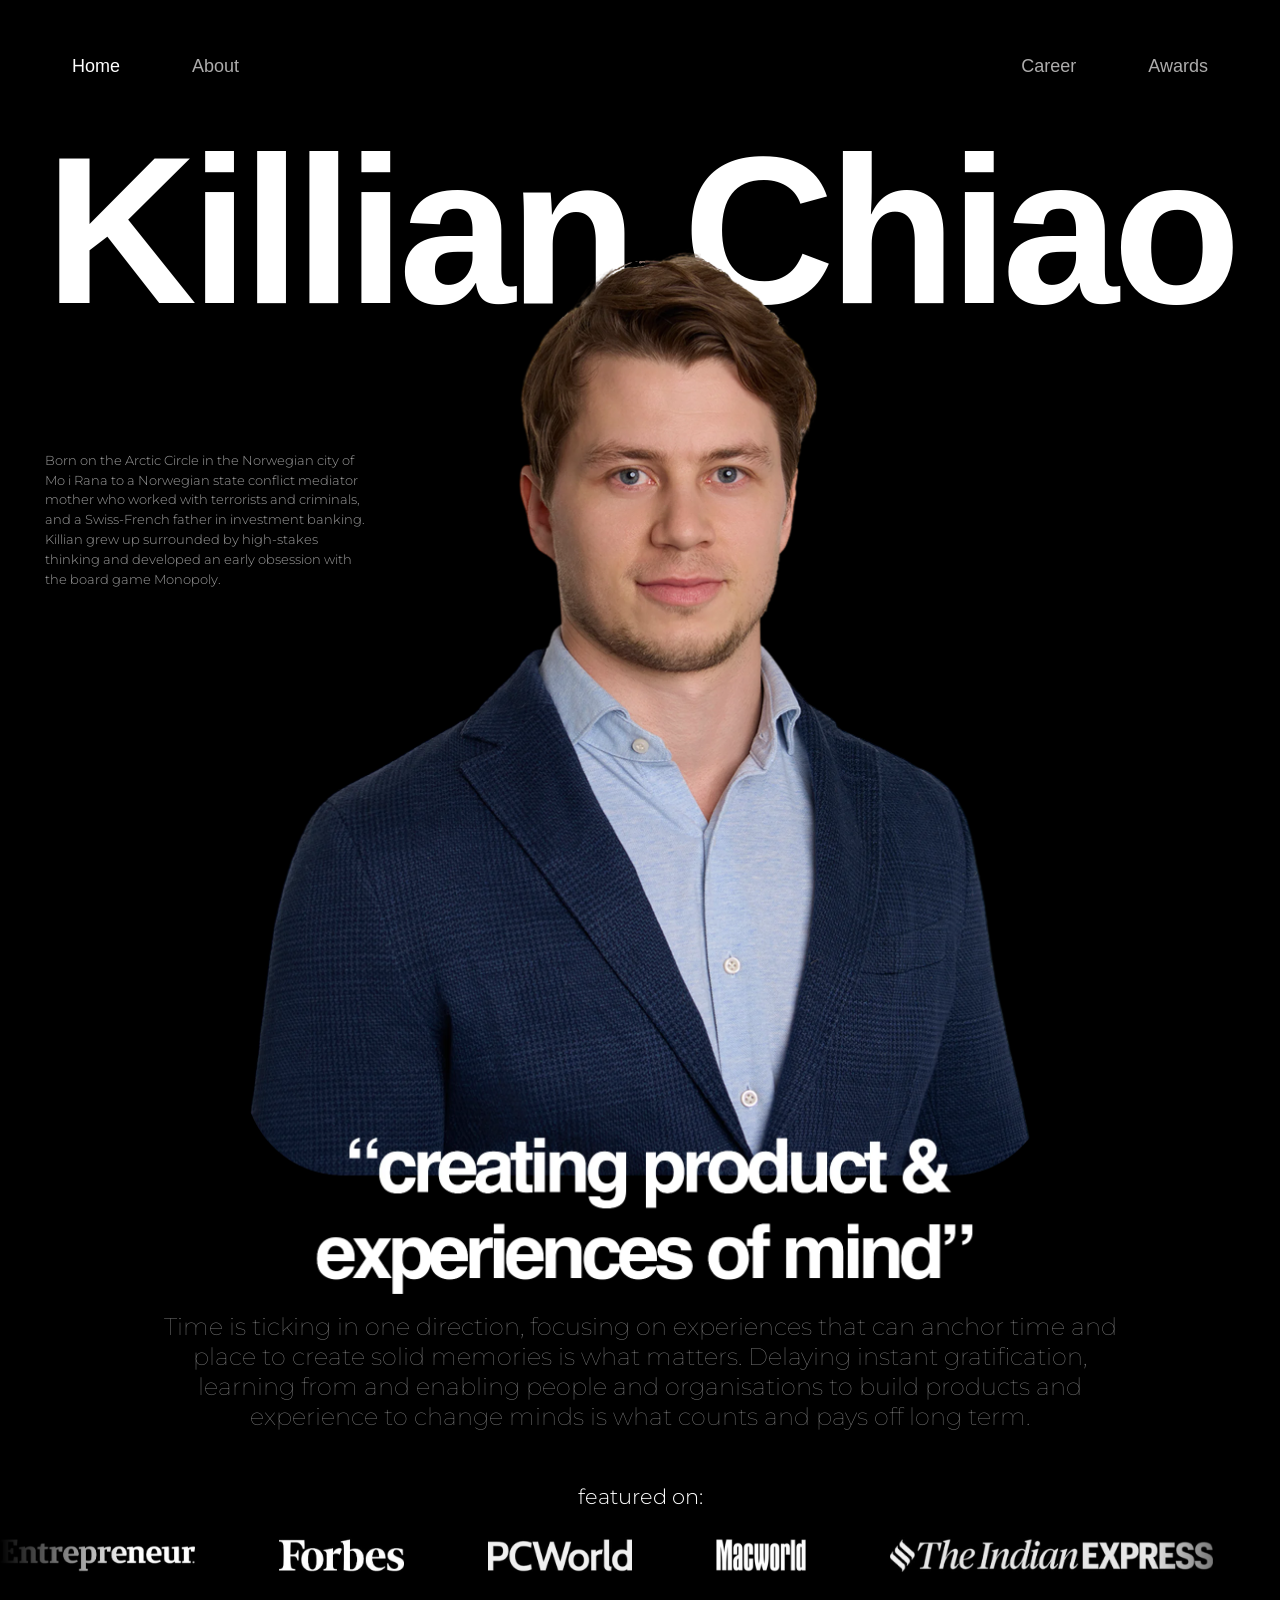
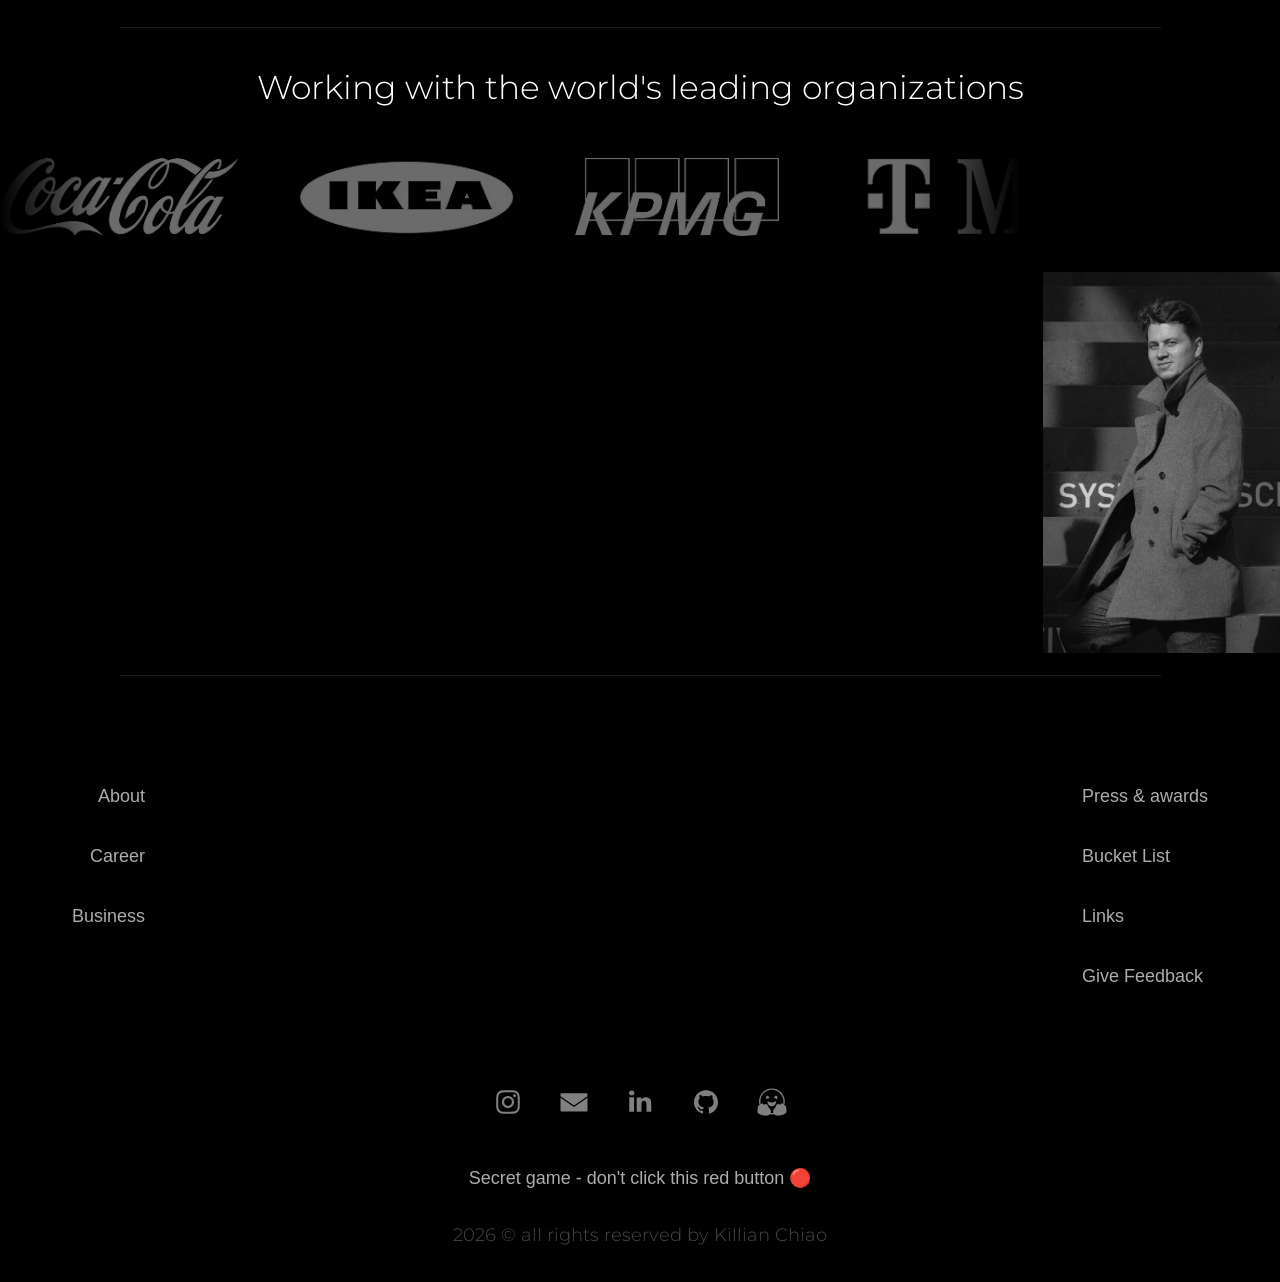
==== commit 28f70e90: "Client logo marquee, add Tech.eu and EU-Startups to featured-on, trim mobile text - Convert client g" ====
--- a/index.html
+++ b/index.html
@@ -116,6 +116,8 @@
                                 <img src="assets/images/logos/pcworld.png" alt="PCWorld" width="364" height="91" loading="lazy" decoding="async" />
                                 <img src="assets/images/logos/macworld.png" alt="Macworld" width="222" height="89" loading="lazy" decoding="async" />
                                 <img src="assets/images/logos/indianexpress.png" alt="The Indian Express" width="799" height="89" loading="lazy" decoding="async" />
+                                <img src="assets/images/logos/eustartups.png" alt="EU-Startups" width="301" height="90" loading="lazy" decoding="async" />
+                                <img src="assets/images/logos/techeu.png" alt="Tech.eu" width="121" height="90" loading="lazy" decoding="async" />
                             </div>
                             <div class="marquee-set" aria-hidden="true">
                                 <img src="assets/images/logos/entrepreneur.png" alt="" width="499" height="92" loading="lazy" decoding="async" />
@@ -123,6 +125,8 @@
                                 <img src="assets/images/logos/pcworld.png" alt="" width="364" height="91" loading="lazy" decoding="async" />
                                 <img src="assets/images/logos/macworld.png" alt="" width="222" height="89" loading="lazy" decoding="async" />
                                 <img src="assets/images/logos/indianexpress.png" alt="" width="799" height="89" loading="lazy" decoding="async" />
+                                <img src="assets/images/logos/eustartups.png" alt="" width="301" height="90" loading="lazy" decoding="async" />
+                                <img src="assets/images/logos/techeu.png" alt="" width="121" height="90" loading="lazy" decoding="async" />
                             </div>
                             </div>
                         </div>
@@ -138,17 +142,29 @@
                         <div class="wrapper">
                             <div class="cols">
                                 <div class="col-gallery">
-                                    <div class="gallery">
-                                        <ul>
-                                            <li><span class="thumbnail"><span class="frame"><img src="assets/images/gallery01/f4e6854a.png" alt="Coca Cola" title="Coca Cola" width="256" height="84" loading="lazy" decoding="async" /></span></span></li>
-                                            <li><span class="thumbnail"><span class="frame"><img src="assets/images/gallery01/5c117a96.jpg" alt="Ikea" title="Ikea" width="234" height="84" loading="lazy" decoding="async" /></span></span></li>
-                                            <li><span class="thumbnail"><span class="frame"><img src="assets/images/gallery01/eae52f6d.png" alt="KPMG" title="KPMG" width="220" height="84" loading="lazy" decoding="async" /></span></span></li>
-                                            <li><span class="thumbnail"><span class="frame"><img src="assets/images/gallery01/65ff3bac.png" alt="T-Mobile" title="T-Mobile" width="403" height="74" loading="lazy" decoding="async" /></span></span></li>
-                                            <li><span class="thumbnail"><span class="frame"><img src="assets/images/gallery01/afd6f955.png" alt="L'Oreal" title="L'Oreal" width="282" height="84" loading="lazy" decoding="async" /></span></span></li>
-                                            <li><span class="thumbnail"><span class="frame"><img src="assets/images/gallery01/918f9e07.png" alt="Mercedes" title="Mercedes" width="444" height="84" loading="lazy" decoding="async" /></span></span></li>
-                                            <li><span class="thumbnail"><span class="frame"><img src="assets/images/gallery01/aa4ec18b.png" alt="ICOS" title="ICOS" width="245" height="70" loading="lazy" decoding="async" /></span></span></li>
-                                            <li><span class="thumbnail"><span class="frame"><img src="assets/images/gallery01/de0fde4f.png" alt="Untitled" title="Untitled" width="84" height="92" loading="lazy" decoding="async" /></span></span></li>
-                                        </ul>
+                                    <div class="logo-marquee client-marquee">
+                                        <div class="marquee-track">
+                                        <div class="marquee-set">
+                                            <img src="assets/images/gallery01/f4e6854a.png" alt="Coca Cola" title="Coca Cola" width="256" height="84" loading="lazy" decoding="async" />
+                                            <img src="assets/images/gallery01/5c117a96.jpg" alt="Ikea" title="Ikea" width="234" height="84" loading="lazy" decoding="async" />
+                                            <img src="assets/images/gallery01/eae52f6d.png" alt="KPMG" title="KPMG" width="220" height="84" loading="lazy" decoding="async" />
+                                            <img src="assets/images/gallery01/65ff3bac.png" alt="T-Mobile" title="T-Mobile" width="403" height="74" loading="lazy" decoding="async" />
+                                            <img src="assets/images/gallery01/afd6f955.png" alt="L'Oreal" title="L'Oreal" width="282" height="84" loading="lazy" decoding="async" />
+                                            <img src="assets/images/gallery01/918f9e07.png" alt="Mercedes" title="Mercedes" width="444" height="84" loading="lazy" decoding="async" />
+                                            <img src="assets/images/gallery01/aa4ec18b.png" alt="ICOS" title="ICOS" width="245" height="70" loading="lazy" decoding="async" />
+                                            <img src="assets/images/gallery01/de0fde4f.png" alt="" width="84" height="92" loading="lazy" decoding="async" />
+                                        </div>
+                                        <div class="marquee-set" aria-hidden="true">
+                                            <img src="assets/images/gallery01/f4e6854a.png" alt="" width="256" height="84" loading="lazy" decoding="async" />
+                                            <img src="assets/images/gallery01/5c117a96.jpg" alt="" width="234" height="84" loading="lazy" decoding="async" />
+                                            <img src="assets/images/gallery01/eae52f6d.png" alt="" width="220" height="84" loading="lazy" decoding="async" />
+                                            <img src="assets/images/gallery01/65ff3bac.png" alt="" width="403" height="74" loading="lazy" decoding="async" />
+                                            <img src="assets/images/gallery01/afd6f955.png" alt="" width="282" height="84" loading="lazy" decoding="async" />
+                                            <img src="assets/images/gallery01/918f9e07.png" alt="" width="444" height="84" loading="lazy" decoding="async" />
+                                            <img src="assets/images/gallery01/aa4ec18b.png" alt="" width="245" height="70" loading="lazy" decoding="async" />
+                                            <img src="assets/images/gallery01/de0fde4f.png" alt="" width="84" height="92" loading="lazy" decoding="async" />
+                                        </div>
+                                        </div>
                                     </div>
                                 </div>
                                 <div class="col-image">
--- a/styles.css
+++ b/styles.css
@@ -238,40 +238,25 @@
 .clients-section .col-gallery {
     flex: 1;
     min-width: 0;
+    width: 100%;
+    overflow: hidden;
 }
 .clients-section .col-image {
     flex: 0 0 auto;
     padding-left: 1rem;
 }
 
-/* Gallery */
-.gallery {
-    overflow-x: auto;
-    overflow-y: hidden;
-}
-.gallery ul {
-    display: flex;
-    gap: 0.75rem;
-    align-items: center;
-    padding: 0.5rem 0;
-}
-.gallery li {
-    flex: 0 0 auto;
-}
-.gallery .thumbnail .frame {
-    display: block;
-    height: 4.5rem;
-    overflow: hidden;
-}
-.gallery .thumbnail .frame img {
-    height: 100%;
-    width: auto;
-    object-fit: contain;
+/* Client logo marquee */
+.client-marquee { padding: 0.5rem 0; }
+.client-marquee .marquee-track { animation-duration: 60s; }
+.client-marquee .marquee-set { gap: 2.5rem; padding-right: 2.5rem; }
+.client-marquee .marquee-set img {
+    height: 3.25rem;
     filter: grayscale(100%) brightness(0.7);
     opacity: 0.6;
     transition: opacity 0.25s ease, filter 0.25s ease;
 }
-.gallery .thumbnail .frame img:hover {
+.client-marquee .marquee-set img:hover {
     filter: grayscale(0%) brightness(1);
     opacity: 1;
 }
@@ -578,13 +563,10 @@
 @media screen and (max-width: 980px) {
     html { font-size: 15pt; }
     .content-container .cols { flex-direction: column; }
-    .clients-section .cols { flex-direction: column; align-items: center; }
+    .clients-section .cols { flex-direction: column; align-items: stretch; }
+    .clients-section .col-image { align-self: center; }
     .clients-section .col-image { padding-left: 0; }
     .clients-section .col-image .small-image { margin-top: 1rem !important; }
-    .gallery {
-        -webkit-mask-image: linear-gradient(to right, transparent, #000 6%, #000 94%, transparent);
-        mask-image: linear-gradient(to right, transparent, #000 6%, #000 94%, transparent);
-    }
     .nav-header { padding: 0.75rem 0.5rem; }
     .nav-header .inner-nav { justify-content: center; gap: 0; }
     .nav-spacer { display: none; }
@@ -594,19 +576,10 @@
 }
 @media screen and (max-width: 736px) {
     html { font-size: 13pt; }
-    .gallery .thumbnail .frame { height: 3.25rem; }
+    .client-marquee .marquee-set img { height: 2.5rem; }
     .hero-portrait img { width: 76vw; }
     .hero-portrait { margin-top: -8vw; }
-    .hero-bio {
-        position: static;
-        order: 2;
-        width: auto;
-        max-width: none;
-        margin: 1.5rem 1.5rem 0;
-        font-size: 0.8em;
-        text-align: center;
-        color: #BDBDBD;
-    }
+    .hero-bio { display: none; }
     .about-image-childhood .frame { width: 12rem; }
     .about-image-uwc .frame { width: 100%; }
 }
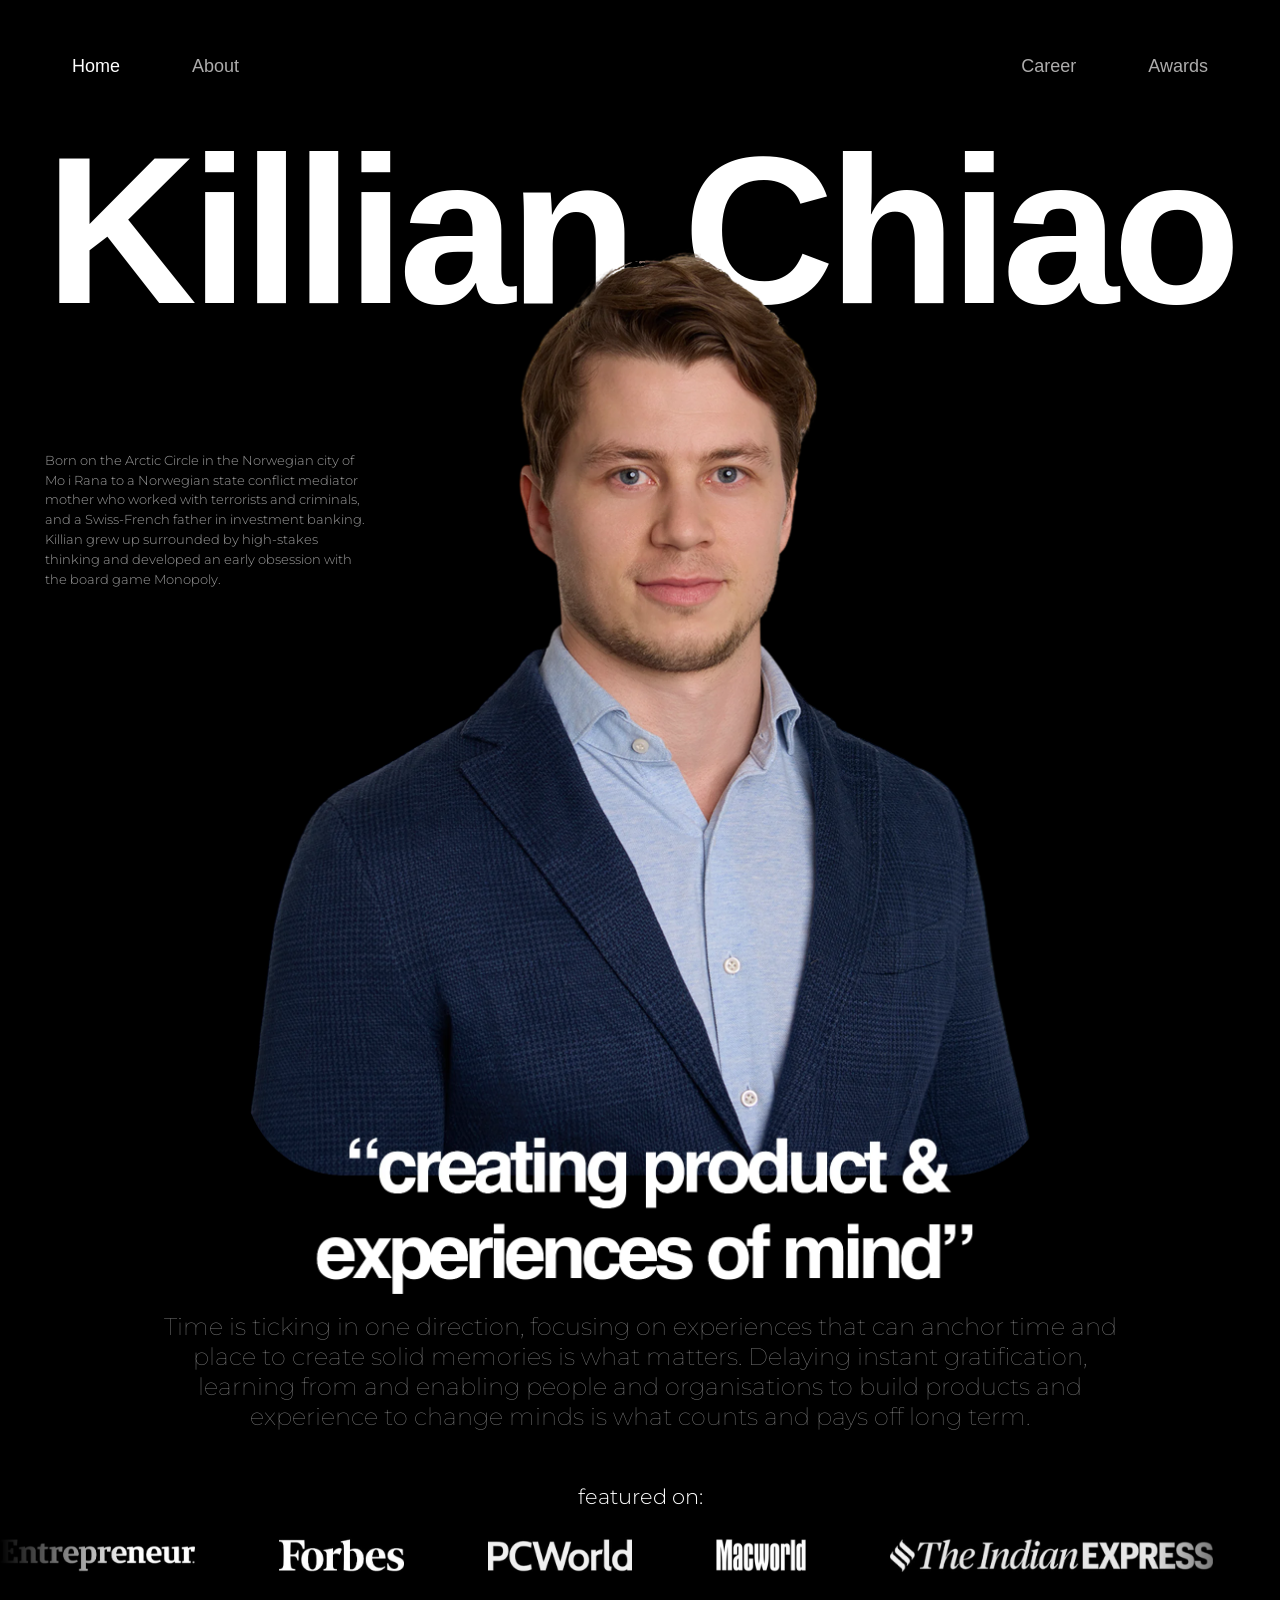
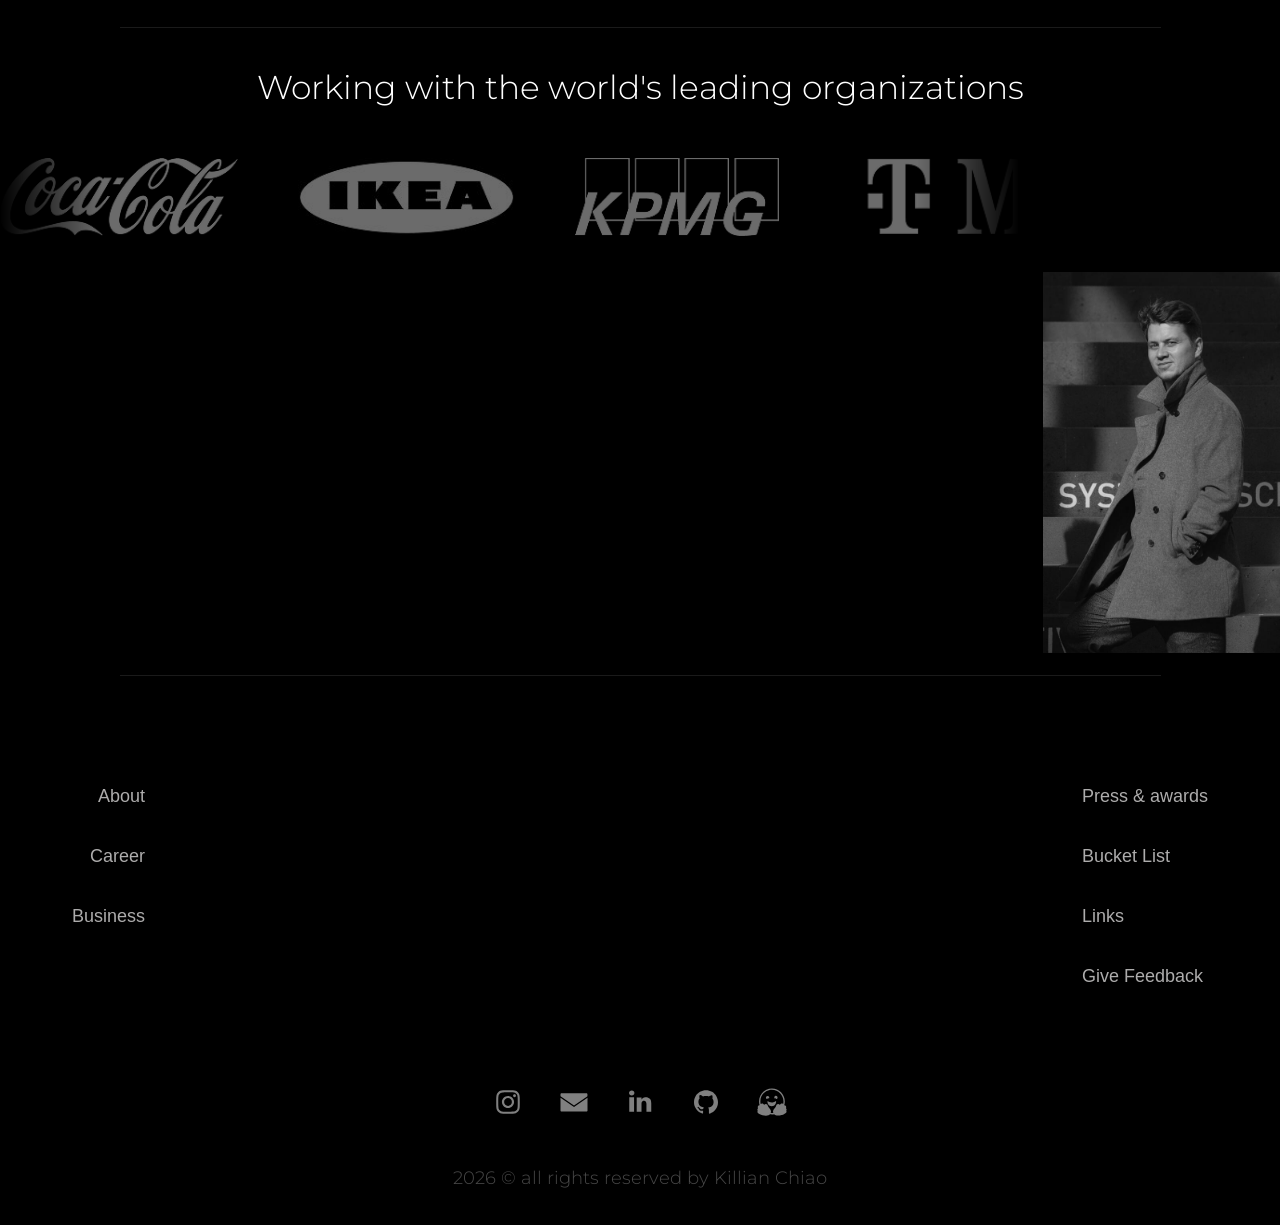
==== commit 5201d8ae: "Comment out secret game button for now Co-Authored-By: Claude Opus 5 (1M context) <noreply@anthropic" ====
--- a/index.html
+++ b/index.html
@@ -207,10 +207,11 @@
                         <a href="https://huggingface.co/Killianchi" title="Hugging Face" target="_blank" rel="noopener"><svg viewBox="0 0 40 40"><path d="M39.4,29.5c0.1,0.4,0.2,1.3-0.4,2.1c0.4,0.7,0.5,1.5,0.2,2.2c-0.5,1-1.6,1.8-3.8,2.7c-1.4,0.5-2.6,0.9-2.6,0.9c-1.6,0.4-3.2,0.7-4.8,0.7c-2.3,0-4.1-0.7-5.2-1.9c-0.9,0.2-1.9,0.3-2.9,0.3c-0.9,0-1.8-0.1-2.7-0.2c-1.1,1.3-2.8,1.9-5.2,1.9c-1.6,0-3.3-0.3-4.8-0.7c0,0-1.3-0.4-2.6-0.9c-2.2-0.9-3.3-1.7-3.8-2.7c-0.3-0.7-0.3-1.6,0.2-2.2c-0.6-0.9-0.5-1.7-0.4-2.1C0.7,29,1,28.5,1.4,28.2c-0.6-1-0.5-2.3,0.4-3.1c0.4-0.5,1.1-0.7,1.7-0.7c0,0,0,0,0,0C3,22.7,2.7,21,2.7,19.2c0-9.6,7.7-17.3,17.2-17.3c9.5,0,17.2,7.7,17.2,17.3c0,1.8-0.3,3.5-0.8,5.2c0.1,0,0.2,0,0.2,0c0.7,0,1.3,0.3,1.7,0.7c0.8,0.8,0.9,2.1,0.4,3.1C39,28.5,39.3,29,39.4,29.5z M19.9,3.6c-8.5,0-15.4,6.9-15.4,15.5c0,1.3,0.1,2.5,0.4,3.6c0.4-0.5,1.1-0.8,1.8-0.8c0.6,0,1.2,0.2,1.8,0.6c0.4,0.3,0.8,0.7,1.3,1.3c0.5-0.7,1.2-1.1,2-1.1c1.5,0,2.4,1.3,2.8,2.5c0.2,0.4,1,2.2,2.2,3.5c1.9,1.9,2.3,3.8,1.4,5.9c0.6,0.1,1.1,0.1,1.7,0.1c0.6,0,1.3,0,1.9-0.1c-0.9-2.1-0.4-4,1.4-5.9c1.2-1.2,2.1-3.1,2.2-3.5c0.3-1.2,1.3-2.5,2.8-2.5c0.8,0,1.6,0.4,2,1.1c0.4-0.6,0.9-1,1.3-1.3c0.5-0.4,1.1-0.6,1.8-0.6c0.6,0,1.2,0.2,1.6,0.7c0.2-1.1,0.4-2.3,0.4-3.4C35.3,10.6,28.4,3.6,19.9,3.6z M26.3,16c-0.6,0.3-0.8-0.9-1.4-1.1c-0.5-0.2-1.4,0.7-1.6,0.1c-0.6-1.1-0.2-2.4,0.9-3c1.1-0.6,2.4-0.2,3,0.9C27.7,14.1,27.3,15.4,26.3,16z M25.5,19.7c0,2-1.4,5.9-5.8,5.9c-4.4,0-5.8-3.9-5.8-5.9c0-2,2.6,1.1,5.8,1.1c1.5,0,2.9-0.7,3.9-1.2C24.8,19,25.5,18.7,25.5,19.7z M16.1,15.1c-0.3,0.5-1.1-0.3-1.6-0.1c-0.6,0.2-0.8,1.4-1.4,1.1c-1.1-0.6-1.5-1.9-0.9-3c0.6-1.1,1.9-1.5,3-0.9C16.3,12.6,16.7,14,16.1,15.1z"/></svg></a>
                     </div>
 
-                    <!-- Secret button -->
+                    <!-- Secret button (disabled for now)
                     <div class="secret-btn">
                         <a href="#">Secret game - don't click this red button &#x1F534;</a>
                     </div>
+                    -->
 
                     <!-- Copyright -->
                     <p class="copyright">2026 &copy; all rights reserved by Killian Chiao</p>
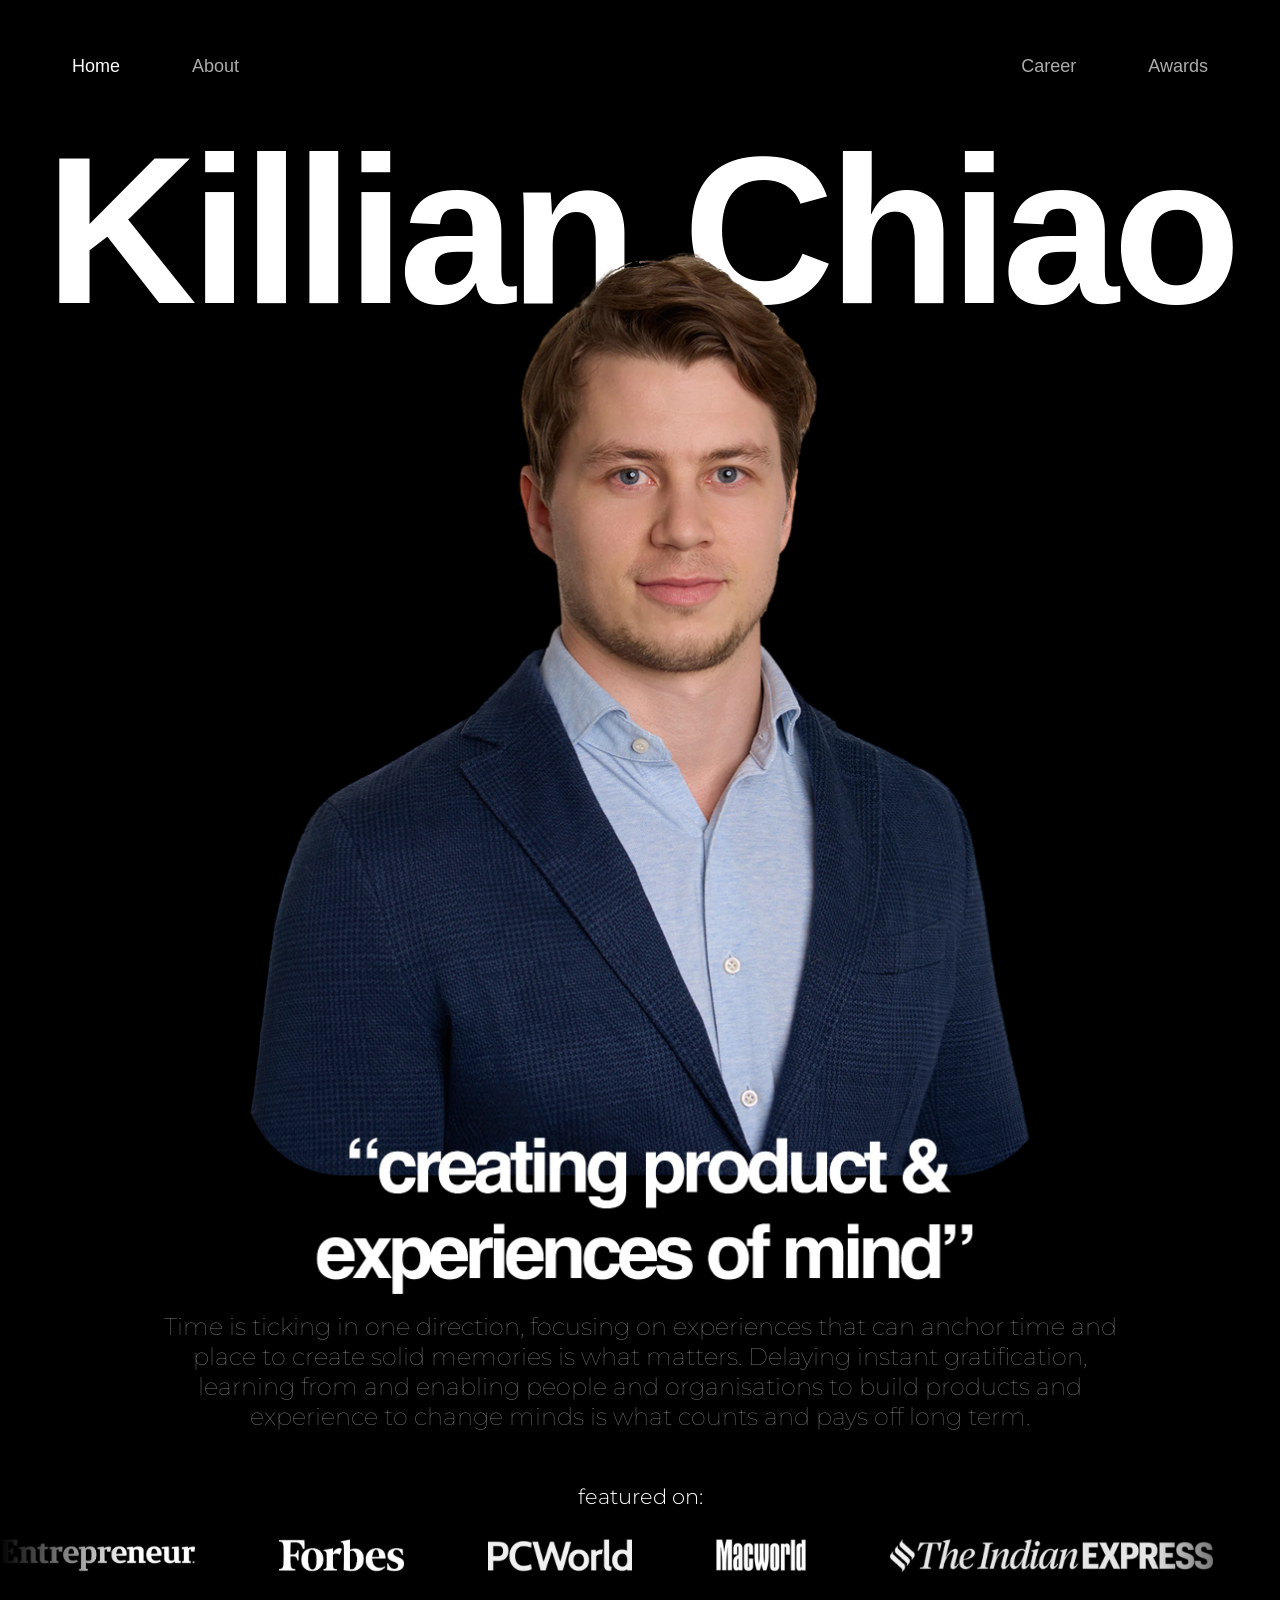
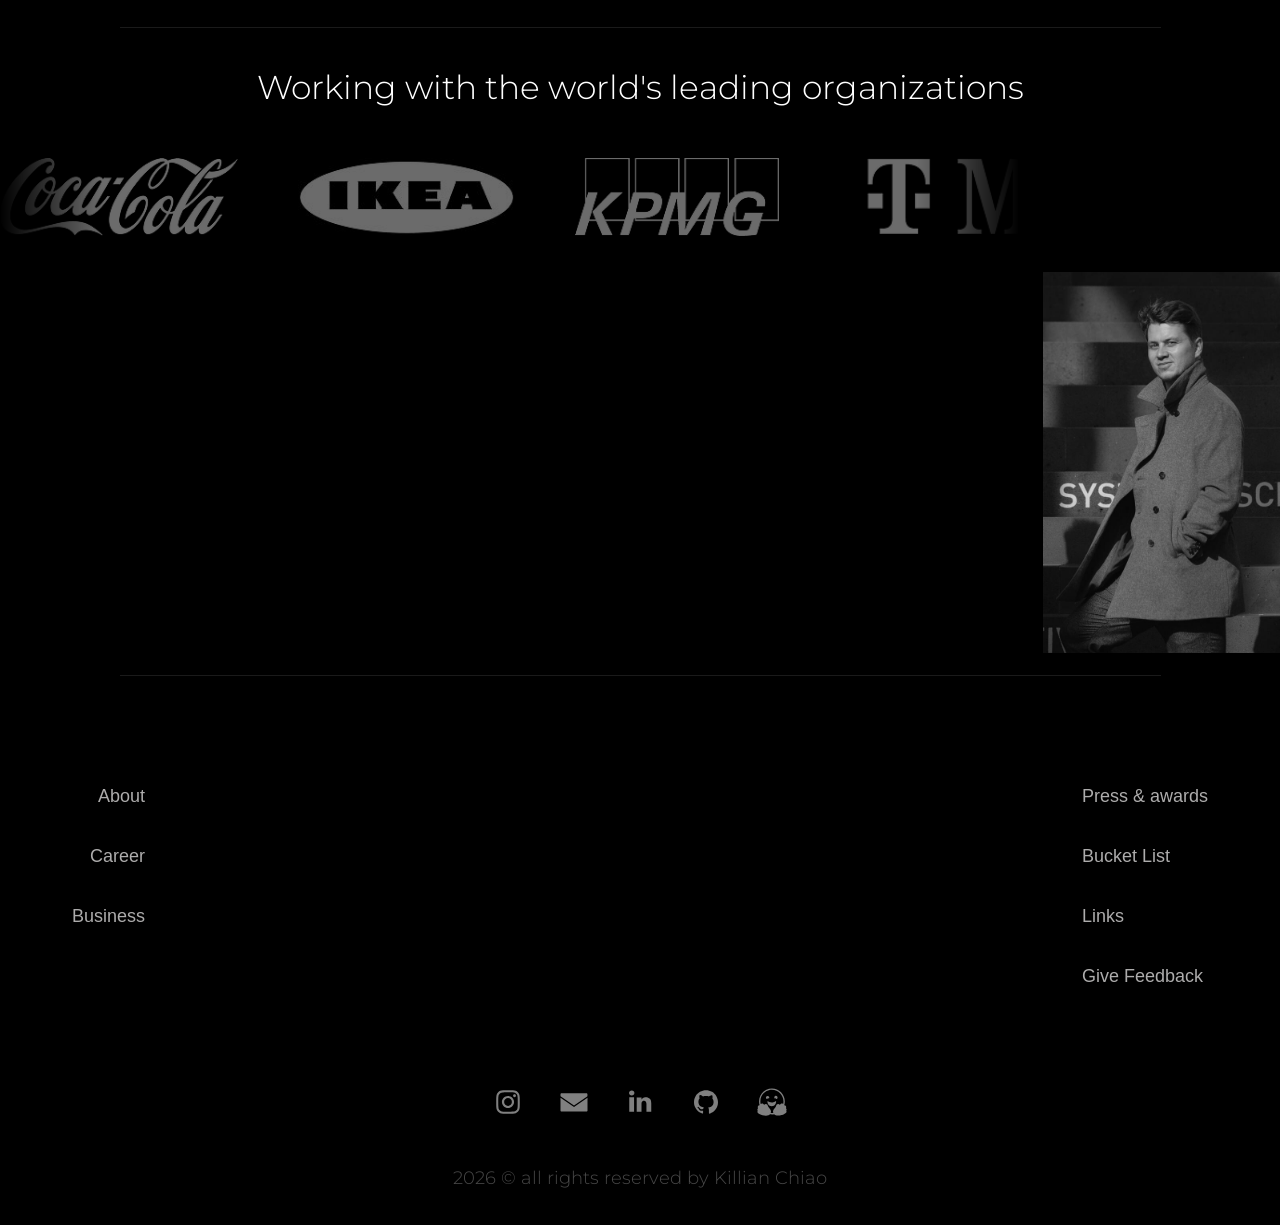
==== commit e12d87d4: "Remove hero bio text entirely (lives on the about page) Co-Authored-By: Claude Opus 5 (1M context) <" ====
--- a/index.html
+++ b/index.html
@@ -95,7 +95,6 @@
                     <div class="hero">
                         <h1 class="hero-title">Killian&nbsp;Chiao</h1>
                         <div class="hero-body">
-                            <p class="hero-bio">Born on the Arctic Circle in the Norwegian city of Mo i Rana to a Norwegian state conflict mediator mother who worked with terrorists and criminals, and a Swiss-French father in investment banking. Killian grew up surrounded by high-stakes thinking and developed an early obsession with the board game Monopoly.</p>
                             <div class="hero-portrait">
                                 <img src="assets/images/hero-portrait.webp" alt="Killian Chiao &mdash; &ldquo;creating product &amp; experiences of mind&rdquo;" width="1568" height="2103" fetchpriority="high" decoding="async" />
                             </div>
--- a/styles.css
+++ b/styles.css
@@ -122,20 +122,6 @@
 .hero-portrait img {
     width: min(61vw, 56rem);
     height: auto;
-}
-.hero-bio {
-    position: absolute;
-    z-index: 1;
-    left: max(1rem, 3.5vw);
-    top: 12%;
-    width: 16rem;
-    max-width: 25vw;
-    color: #9C9C9C;
-    font-family: 'Montserrat', sans-serif;
-    font-size: 0.55em;
-    font-weight: 300;
-    line-height: 1.5;
-    text-align: left;
 }
 
 /* Quote text */
@@ -579,7 +565,6 @@
     .client-marquee .marquee-set img { height: 2.5rem; }
     .hero-portrait img { width: 76vw; }
     .hero-portrait { margin-top: -8vw; }
-    .hero-bio { display: none; }
     .about-image-childhood .frame { width: 12rem; }
     .about-image-uwc .frame { width: 100%; }
 }
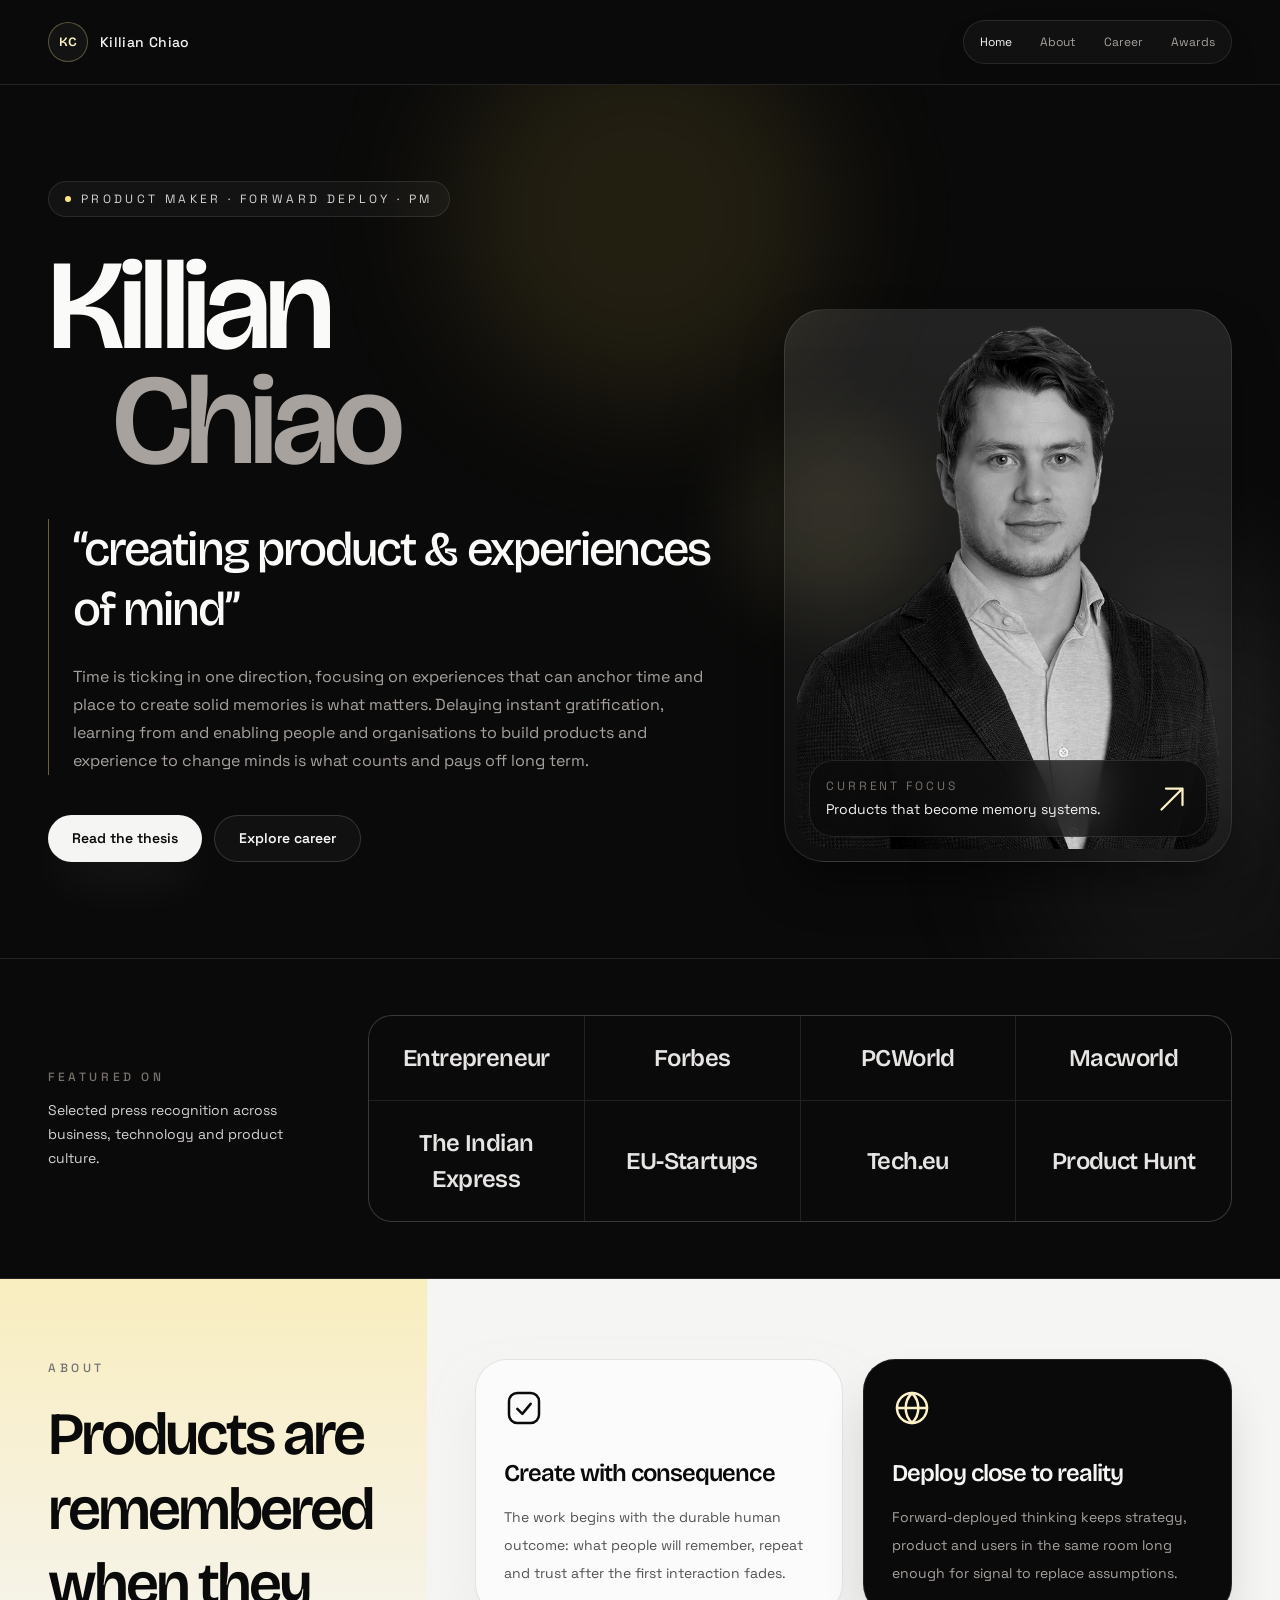
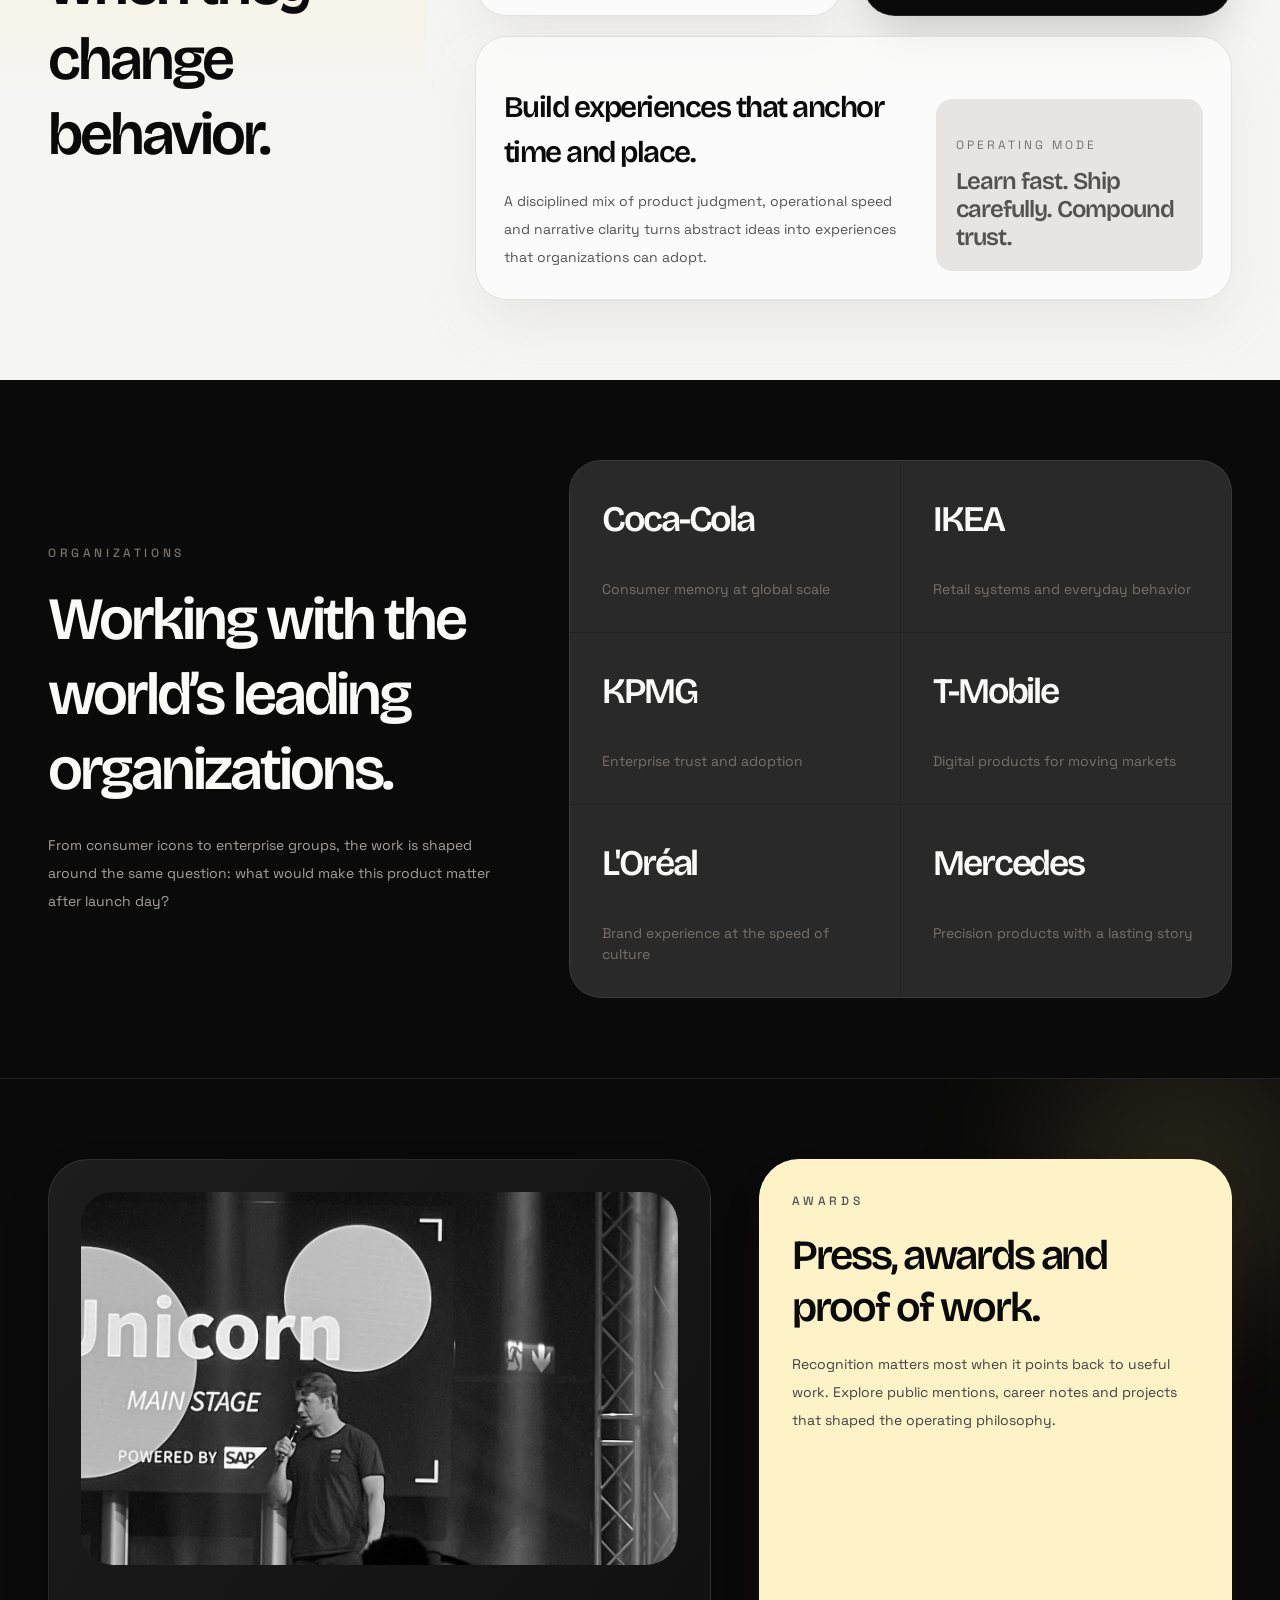
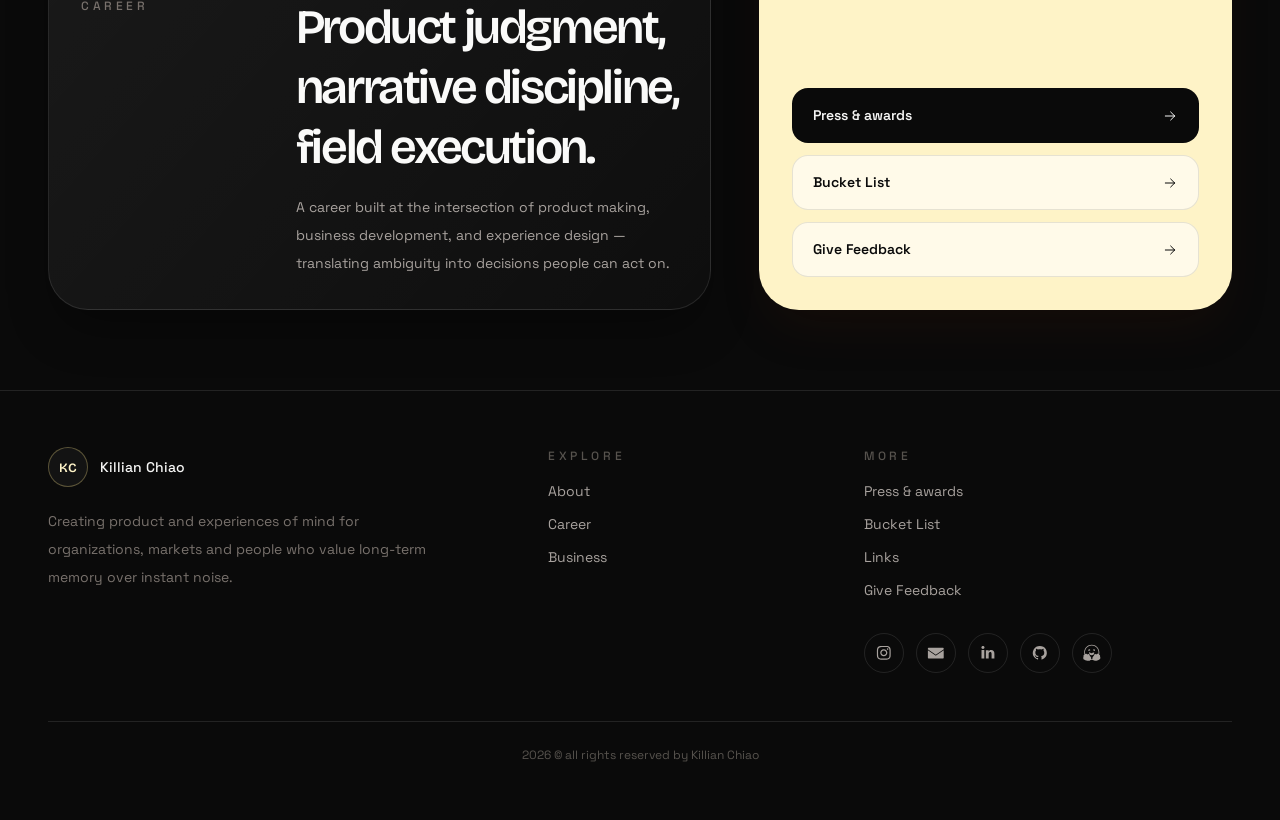
==== commit 58122ed3: "Redesign site to editorial dark system from design.md - New design system CSS: neutral-950 canvas, s" ====
--- a/index.html
+++ b/index.html
@@ -64,159 +64,232 @@
     </script>
     <link rel="preconnect" href="https://fonts.googleapis.com">
     <link rel="preconnect" href="https://fonts.gstatic.com" crossorigin>
-    <link href="https://fonts.googleapis.com/css2?display=swap&family=Montserrat:ital,wght@0,100;0,300;0,700;1,100;1,300;1,700" rel="stylesheet">
+    <link href="https://fonts.googleapis.com/css2?family=Space+Grotesk:wght@400;500;600&family=Bricolage+Grotesque:opsz,wght@12..96,500;12..96,600&display=swap" rel="stylesheet">
     <link rel="stylesheet" href="styles.css">
 </head>
 <body>
-    <div class="site-wrapper">
-        <div class="site-main">
-            <div class="inner">
-                <section>
-                    <!-- Navigation -->
-                    <div class="nav-header">
-                        <div class="inner-nav">
-                            <div class="nav-left">
-                                <a href="index.html" class="nav-btn active">Home</a>
+    <!-- Nav -->
+    <nav class="site-nav">
+        <div class="nav-id">
+            <a href="index.html" class="monogram" aria-label="Killian Chiao — home">KC</a>
+            <span class="nav-wordmark">Killian Chiao</span>
+        </div>
+        <div class="nav-pills">
+            <a href="index.html" class="active">Home</a>
+            <a href="about.html">About</a>
+            <a href="career.html">Career</a>
+            <a href="awards.html">Awards</a>
+        </div>
+    </nav>
+
+    <!-- Hero -->
+    <header class="section hero">
+        <div class="glow" style="top:-4rem; left:50%; margin-left:-12rem; width:24rem; height:24rem; background:rgba(252,211,77,0.10);"></div>
+        <div class="glow" style="bottom:-4rem; right:-4rem; width:20rem; height:20rem; background:rgba(120,113,108,0.10);"></div>
+        <div class="inner">
+            <div class="hero-grid">
+                <div class="reveal-item">
+                    <span class="hero-badge"><span class="dot"></span>Product maker &middot; Forward deploy &middot; PM</span>
+                    <h1 class="hero-name">Killian<span class="line2">Chiao</span></h1>
+                    <div class="hero-quote">
+                        <p class="pull">&ldquo;creating product &amp; experiences of mind&rdquo;</p>
+                        <p class="lede">Time is ticking in one direction, focusing on experiences that can anchor time and place to create solid memories is what matters. Delaying instant gratification, learning from and enabling people and organisations to build products and experience to change minds is what counts and pays off long term.</p>
+                    </div>
+                    <div class="hero-ctas">
+                        <a href="#about" class="btn btn-primary">Read the thesis</a>
+                        <a href="career.html" class="btn btn-secondary">Explore career</a>
+                    </div>
+                </div>
+                <div class="hero-visual reveal-item">
+                    <div class="glow" style="left:-3rem; top:20%; width:12rem; height:12rem; background:rgba(253,230,138,0.10); filter:blur(40px);"></div>
+                    <div class="glow" style="right:-2rem; bottom:10%; width:10rem; height:16rem; background:rgba(255,255,255,0.10);"></div>
+                    <div class="hero-frame">
+                        <img src="assets/images/portrait.webp" alt="Portrait of Killian Chiao" width="1568" height="1767" fetchpriority="high" decoding="async" />
+                        <div class="hero-chip">
+                            <div>
+                                <p class="label">Current focus</p>
+                                <p class="value">Products that become memory systems.</p>
                             </div>
-                            <div class="nav-left">
-                                <a href="about.html" class="nav-btn">About</a>
-                            </div>
-                            <div class="nav-spacer"></div>
-                            <div class="nav-right">
-                                <a href="career.html" class="nav-btn">Career</a>
-                            </div>
-                            <div class="nav-right">
-                                <a href="awards.html" class="nav-btn">Awards</a>
-                            </div>
+                            <svg viewBox="0 0 24 24" fill="none" stroke="currentColor" stroke-width="1.5" stroke-linecap="round" stroke-linejoin="round" aria-hidden="true"><path d="M5 19L19 5M19 5H8M19 5V16"/></svg>
                         </div>
                     </div>
-
-                    <!-- Hero -->
-                    <div class="hero">
-                        <h1 class="hero-title">Killian&nbsp;Chiao</h1>
-                        <div class="hero-body">
-                            <div class="hero-portrait">
-                                <img src="assets/images/hero-portrait.webp" alt="Killian Chiao &mdash; &ldquo;creating product &amp; experiences of mind&rdquo;" width="1568" height="2103" fetchpriority="high" decoding="async" />
-                            </div>
+                </div>
+            </div>
+        </div>
+    </header>
+
+    <!-- Press strip -->
+    <section class="section press">
+        <div class="inner press-grid">
+            <div class="press-copy reveal-item">
+                <p class="eyebrow">Featured on</p>
+                <p class="sub">Selected press recognition across business, technology and product culture.</p>
+            </div>
+            <div class="hairline-grid press-tiles reveal-item">
+                    <div>Entrepreneur</div>
+                    <div>Forbes</div>
+                    <div>PCWorld</div>
+                    <div>Macworld</div>
+                    <div>The Indian Express</div>
+                    <div>EU-Startups</div>
+                    <div>Tech.eu</div>
+                    <div>Product Hunt</div>
+            </div>
+        </div>
+    </section>
+
+    <!-- About / thesis -->
+    <section class="section about" id="about">
+        <div class="about-wash"></div>
+        <div class="inner about-grid">
+            <div class="reveal-item">
+                <p class="eyebrow">About</p>
+                <h2>Products are remembered when they change behavior.</h2>
+            </div>
+            <div class="about-cards">
+                <div class="card reveal-item">
+                    <svg viewBox="0 0 24 24" fill="none" stroke="currentColor" stroke-width="1.5" stroke-linecap="round" stroke-linejoin="round" aria-hidden="true"><rect x="3" y="3" width="18" height="18" rx="5"/><path d="M8 12.5L11 15.5L16 9.5"/></svg>
+                    <h3>Create with consequence</h3>
+                    <p>The work begins with the durable human outcome: what people will remember, repeat and trust after the first interaction fades.</p>
+                </div>
+                <div class="card card-dark card-offset reveal-item">
+                    <svg viewBox="0 0 24 24" fill="none" stroke="currentColor" stroke-width="1.5" stroke-linecap="round" stroke-linejoin="round" aria-hidden="true"><circle cx="12" cy="12" r="9"/><path d="M3 12H21M12 3C14.5 5.5 15.8 8.6 15.8 12C15.8 15.4 14.5 18.5 12 21C9.5 18.5 8.2 15.4 8.2 12C8.2 8.6 9.5 5.5 12 3Z"/></svg>
+                    <h3>Deploy close to reality</h3>
+                    <p>Forward-deployed thinking keeps strategy, product and users in the same room long enough for signal to replace assumptions.</p>
+                </div>
+                <div class="card card-span2 card-wide reveal-item">
+                    <div class="card-wide-grid">
+                        <div>
+                            <h3>Build experiences that anchor time and place.</h3>
+                            <p>A disciplined mix of product judgment, operational speed and narrative clarity turns abstract ideas into experiences that organizations can adopt.</p>
                         </div>
-                    </div>
-
-                    <!-- Quote -->
-                    <p class="quote-text">Time is ticking in one direction, focusing on experiences that can anchor time and place to create solid memories is what matters. Delaying instant gratification, learning from and enabling people and organisations to build products and experience to change minds is what counts and pays off long term.</p>
-
-                    <!-- Featured on -->
-                    <div class="featured-on">
-                        <p class="featured-label">featured on:</p>
-                        <div class="logo-marquee">
-                            <div class="marquee-track">
-                            <div class="marquee-set">
-                                <img src="assets/images/logos/entrepreneur.png" alt="Entrepreneur" width="499" height="92" loading="lazy" decoding="async" />
-                                <img src="assets/images/logos/forbes.png" alt="Forbes" width="319" height="92" loading="lazy" decoding="async" />
-                                <img src="assets/images/logos/pcworld.png" alt="PCWorld" width="364" height="91" loading="lazy" decoding="async" />
-                                <img src="assets/images/logos/macworld.png" alt="Macworld" width="222" height="89" loading="lazy" decoding="async" />
-                                <img src="assets/images/logos/indianexpress.png" alt="The Indian Express" width="799" height="89" loading="lazy" decoding="async" />
-                                <img src="assets/images/logos/eustartups.png" alt="EU-Startups" width="301" height="90" loading="lazy" decoding="async" />
-                                <img src="assets/images/logos/techeu.png" alt="Tech.eu" width="121" height="90" loading="lazy" decoding="async" />
-                            </div>
-                            <div class="marquee-set" aria-hidden="true">
-                                <img src="assets/images/logos/entrepreneur.png" alt="" width="499" height="92" loading="lazy" decoding="async" />
-                                <img src="assets/images/logos/forbes.png" alt="" width="319" height="92" loading="lazy" decoding="async" />
-                                <img src="assets/images/logos/pcworld.png" alt="" width="364" height="91" loading="lazy" decoding="async" />
-                                <img src="assets/images/logos/macworld.png" alt="" width="222" height="89" loading="lazy" decoding="async" />
-                                <img src="assets/images/logos/indianexpress.png" alt="" width="799" height="89" loading="lazy" decoding="async" />
-                                <img src="assets/images/logos/eustartups.png" alt="" width="301" height="90" loading="lazy" decoding="async" />
-                                <img src="assets/images/logos/techeu.png" alt="" width="121" height="90" loading="lazy" decoding="async" />
-                            </div>
-                            </div>
+                        <div class="inset-panel">
+                            <p class="label">Operating mode</p>
+                            <p class="value">Learn fast. Ship carefully. Compound trust.</p>
                         </div>
                     </div>
-
-                    <hr class="divider-line">
-
-                    <!-- Clients heading -->
-                    <h2 class="section-heading">Working with the world's leading organizations</h2>
-
-                    <!-- Client logos + image -->
-                    <div class="clients-section">
-                        <div class="wrapper">
-                            <div class="cols">
-                                <div class="col-gallery">
-                                    <div class="logo-marquee client-marquee">
-                                        <div class="marquee-track">
-                                        <div class="marquee-set">
-                                            <img src="assets/images/gallery01/f4e6854a.png" alt="Coca Cola" title="Coca Cola" width="256" height="84" loading="lazy" decoding="async" />
-                                            <img src="assets/images/gallery01/5c117a96.jpg" alt="Ikea" title="Ikea" width="234" height="84" loading="lazy" decoding="async" />
-                                            <img src="assets/images/gallery01/eae52f6d.png" alt="KPMG" title="KPMG" width="220" height="84" loading="lazy" decoding="async" />
-                                            <img src="assets/images/gallery01/65ff3bac.png" alt="T-Mobile" title="T-Mobile" width="403" height="74" loading="lazy" decoding="async" />
-                                            <img src="assets/images/gallery01/afd6f955.png" alt="L'Oreal" title="L'Oreal" width="282" height="84" loading="lazy" decoding="async" />
-                                            <img src="assets/images/gallery01/918f9e07.png" alt="Mercedes" title="Mercedes" width="444" height="84" loading="lazy" decoding="async" />
-                                            <img src="assets/images/gallery01/aa4ec18b.png" alt="ICOS" title="ICOS" width="245" height="70" loading="lazy" decoding="async" />
-                                            <img src="assets/images/gallery01/de0fde4f.png" alt="" width="84" height="92" loading="lazy" decoding="async" />
-                                        </div>
-                                        <div class="marquee-set" aria-hidden="true">
-                                            <img src="assets/images/gallery01/f4e6854a.png" alt="" width="256" height="84" loading="lazy" decoding="async" />
-                                            <img src="assets/images/gallery01/5c117a96.jpg" alt="" width="234" height="84" loading="lazy" decoding="async" />
-                                            <img src="assets/images/gallery01/eae52f6d.png" alt="" width="220" height="84" loading="lazy" decoding="async" />
-                                            <img src="assets/images/gallery01/65ff3bac.png" alt="" width="403" height="74" loading="lazy" decoding="async" />
-                                            <img src="assets/images/gallery01/afd6f955.png" alt="" width="282" height="84" loading="lazy" decoding="async" />
-                                            <img src="assets/images/gallery01/918f9e07.png" alt="" width="444" height="84" loading="lazy" decoding="async" />
-                                            <img src="assets/images/gallery01/aa4ec18b.png" alt="" width="245" height="70" loading="lazy" decoding="async" />
-                                            <img src="assets/images/gallery01/de0fde4f.png" alt="" width="84" height="92" loading="lazy" decoding="async" />
-                                        </div>
-                                        </div>
-                                    </div>
-                                </div>
-                                <div class="col-image">
-                                    <div class="small-image" style="text-align:center; margin-top:5.25rem;">
-                                        <span class="frame">
-                                            <img src="assets/images/image03.jpg" alt="" width="592" height="980" loading="lazy" decoding="async" />
-                                        </span>
-                                    </div>
-                                </div>
-                            </div>
-                        </div>
-                    </div>
-
-                    <hr class="divider-line">
-
-                    <!-- Footer navigation -->
-                    <div class="footer-nav">
-                        <div class="inner-footer">
-                            <div class="footer-col footer-col-left">
-                                <a href="about.html" class="footer-btn">About</a>
-                                <a href="career.html" class="footer-btn">Career</a>
-                                <a href="business.html" class="footer-btn">Business</a>
-                            </div>
-                            <div class="nav-spacer"></div>
-                            <div class="footer-col footer-col-center">
-                                <a href="awards.html" class="footer-btn">Press & awards</a>
-                                <a href="bucketlist.html" class="footer-btn">Bucket List</a>
-                                <a href="links.html" class="footer-btn">Links</a>
-                                <a href="#" class="footer-btn">Give Feedback</a>
-                            </div>
-                        </div>
-                    </div>
-
-                    <!-- Social Icons -->
-                    <div class="social-icons">
-                        <a href="https://www.instagram.com/killianchi/" title="Instagram" target="_blank" rel="noopener"><svg viewBox="0 0 40 40"><path d="M20,7c4.2,0,4.7,0,6.3,0.1c1.5,0.1,2.3,0.3,3,0.5C30,8,30.5,8.3,31.1,8.9c0.5,0.5,0.9,1.1,1.2,1.8c0.2,0.5,0.5,1.4,0.5,3C33,15.3,33,15.8,33,20s0,4.7-0.1,6.3c-0.1,1.5-0.3,2.3-0.5,3c-0.3,0.7-0.6,1.2-1.2,1.8c-0.5,0.5-1.1,0.9-1.8,1.2c-0.5,0.2-1.4,0.5-3,0.5C24.7,33,24.2,33,20,33s-4.7,0-6.3-0.1c-1.5-0.1-2.3-0.3-3-0.5C10,32,9.5,31.7,8.9,31.1C8.4,30.6,8,30,7.7,29.3c-0.2-0.5-0.5-1.4-0.5-3C7,24.7,7,24.2,7,20s0-4.7,0.1-6.3c0.1-1.5,0.3-2.3,0.5-3C8,10,8.3,9.5,8.9,8.9C9.4,8.4,10,8,10.7,7.7c0.5-0.2,1.4-0.5,3-0.5C15.3,7.1,15.8,7,20,7z M20,4.3c-4.3,0-4.8,0-6.5,0.1c-1.6,0-2.8,0.3-3.8,0.7C8.7,5.5,7.8,6,6.9,6.9C6,7.8,5.5,8.7,5.1,9.7c-0.4,1-0.6,2.1-0.7,3.8c-0.1,1.7-0.1,2.2-0.1,6.5s0,4.8,0.1,6.5c0,1.6,0.3,2.8,0.7,3.8c0.4,1,0.9,1.9,1.8,2.8c0.9,0.9,1.7,1.4,2.8,1.8c1,0.4,2.1,0.6,3.8,0.7c1.6,0.1,2.2,0.1,6.5,0.1s4.8,0,6.5-0.1c1.6-0.1,2.9-0.3,3.8-0.7c1-0.4,1.9-0.9,2.8-1.8c0.9-0.9,1.4-1.7,1.8-2.8c0.4-1,0.6-2.1,0.7-3.8c0.1-1.6,0.1-2.2,0.1-6.5s0-4.8-0.1-6.5c-0.1-1.6-0.3-2.9-0.7-3.8c-0.4-1-0.9-1.9-1.8-2.8c-0.9-0.9-1.7-1.4-2.8-1.8c-1-0.4-2.1-0.6-3.8-0.7C24.8,4.3,24.3,4.3,20,4.3L20,4.3L20,4.3z"/><path d="M20,11.9c-4.5,0-8.1,3.7-8.1,8.1s3.7,8.1,8.1,8.1s8.1-3.7,8.1-8.1S24.5,11.9,20,11.9z M20,25.2c-2.9,0-5.2-2.3-5.2-5.2s2.3-5.2,5.2-5.2s5.2,2.3,5.2,5.2S22.9,25.2,20,25.2z"/><path d="M30.6,11.6c0,1-0.8,1.9-1.9,1.9c-1,0-1.9-0.8-1.9-1.9s0.8-1.9,1.9-1.9C29.8,9.7,30.6,10.5,30.6,11.6z"/></svg></a>
-                        <a href="#" title="Email"><svg viewBox="0 0 40 40"><path d="M37.5,12.6l-17.5,11.9L2.5,12.6c-.2-.1-.3-.2-.5-.2v-2.7c0-.8.6-1.4,1.4-1.4h33.1c.8,0,1.4.6,1.4,1.4v2.7c-.2,0-.4,0-.5.2ZM19.5,26.3c.2.1.3.2.5.2s.4,0,.5-.2l17.5-11.9v16.9c0,.8-.6,1.4-1.4,1.4H3.4c-.8,0-1.4-.6-1.4-1.4V14.4l17.5,11.9Z"/></svg></a>
-                        <a href="https://www.linkedin.com/in/killianchi" title="LinkedIn" target="_blank" rel="noopener"><svg viewBox="0 0 40 40"><path d="M12.1,13.8v19.1H5.7V13.8C5.7,13.8,12.1,13.8,12.1,13.8z M12.5,7.9c0,0.9-0.3,1.7-1,2.4c-0.7,0.6-1.5,0.9-2.6,0.9h0c-1.1,0-1.9-0.3-2.5-0.9c-0.6-0.6-1-1.4-1-2.4c0-1,0.3-1.7,1-2.4S7.9,4.6,9,4.6s1.9,0.3,2.6,0.9S12.5,6.9,12.5,7.9z M35,22v11h-6.4V22.7c0-1.4-0.3-2.4-0.8-3.2c-0.5-0.8-1.3-1.1-2.4-1.1c-0.8,0-1.5,0.2-2,0.7c-0.5,0.4-1,1-1.2,1.7c-0.1,0.4-0.2,0.9-0.2,1.6v10.7h-6.4c0-5.1,0-9.3,0-12.5s0-5.1,0-5.7l0-0.9H22v2.8h0c0.3-0.4,0.5-0.8,0.8-1.1c0.3-0.3,0.6-0.6,1.1-1c0.5-0.4,1-0.6,1.7-0.8c0.7-0.2,1.4-0.3,2.2-0.3c2.2,0,4,0.7,5.3,2.2C34.4,17,35,19.1,35,22L35,22z"/></svg></a>
-                        <a href="https://github.com/Killianchi" title="GitHub" target="_blank" rel="noopener"><svg viewBox="0 0 40 40"><path d="M36,20.3c0,3.5-1,6.6-3.1,9.4c-2,2.8-4.7,4.7-7.9,5.8c-0.4,0.1-0.6,0-0.8-0.1c-0.2-0.2-0.3-0.4-0.3-0.6v-4.4c0-1.3-0.4-2.3-1.1-3c0.8-0.1,1.5-0.2,2.1-0.4c0.6-0.2,1.3-0.4,2-0.8c0.7-0.4,1.2-0.8,1.7-1.4c0.5-0.5,0.8-1.3,1.1-2.2s0.4-2,0.4-3.1c0-1.7-0.5-3.1-1.6-4.3c0.5-1.3,0.5-2.7-0.2-4.2c-0.4-0.1-1,0-1.7,0.2c-0.7,0.3-1.4,0.6-1.9,0.9L24,12.5c-1.3-0.4-2.6-0.5-4-0.5s-2.7,0.2-4,0.5c-0.2-0.2-0.5-0.3-0.9-0.6c-0.4-0.2-0.9-0.5-1.7-0.8c-0.8-0.3-1.4-0.4-1.8-0.3c-0.6,1.6-0.7,3-0.1,4.2c-1.1,1.2-1.6,2.6-1.6,4.3c0,1.2,0.1,2.2,0.4,3.1s0.6,1.6,1.1,2.2s1,1,1.7,1.4c0.7,0.4,1.3,0.6,2,0.8c0.6,0.2,1.3,0.3,2.1,0.4c-0.6,0.5-0.9,1.2-1,2.1c-0.3,0.1-0.6,0.2-0.9,0.3c-0.3,0.1-0.7,0.1-1.2,0.1c-0.5,0-0.9-0.1-1.4-0.4c-0.5-0.3-0.8-0.7-1.2-1.3c-0.3-0.4-0.6-0.8-1-1.1c-0.4-0.3-0.8-0.4-1-0.5L9,26.5c-0.3,0-0.5,0-0.6,0.1c-0.1,0.1-0.1,0.1-0.1,0.2c0,0.1,0.1,0.2,0.2,0.3c0.1,0.1,0.2,0.2,0.3,0.2l0.1,0.1c0.3,0.1,0.6,0.4,0.9,0.8s0.5,0.7,0.7,1.1l0.2,0.5c0.2,0.5,0.5,1,0.9,1.3c0.4,0.3,0.9,0.5,1.4,0.6c0.5,0.1,1,0.1,1.4,0.1c0.5,0,0.9,0,1.2-0.1l0.5-0.1c0,0.5,0,1.1,0,1.9c0,0.7,0,1.1,0,1.1c0,0.2-0.1,0.5-0.3,0.6c-0.2,0.2-0.5,0.2-0.8,0.1c-3.2-1.1-5.8-3-7.9-5.8S4,23.8,4,20.3c0-2.9,0.7-5.6,2.1-8S9.5,7.8,12,6.4s5.1-2.1,8-2.1s5.6,0.7,8,2.1s4.4,3.4,5.8,5.8S36,17.4,36,20.3L36,20.3z"/></svg></a>
-                        <a href="https://huggingface.co/Killianchi" title="Hugging Face" target="_blank" rel="noopener"><svg viewBox="0 0 40 40"><path d="M39.4,29.5c0.1,0.4,0.2,1.3-0.4,2.1c0.4,0.7,0.5,1.5,0.2,2.2c-0.5,1-1.6,1.8-3.8,2.7c-1.4,0.5-2.6,0.9-2.6,0.9c-1.6,0.4-3.2,0.7-4.8,0.7c-2.3,0-4.1-0.7-5.2-1.9c-0.9,0.2-1.9,0.3-2.9,0.3c-0.9,0-1.8-0.1-2.7-0.2c-1.1,1.3-2.8,1.9-5.2,1.9c-1.6,0-3.3-0.3-4.8-0.7c0,0-1.3-0.4-2.6-0.9c-2.2-0.9-3.3-1.7-3.8-2.7c-0.3-0.7-0.3-1.6,0.2-2.2c-0.6-0.9-0.5-1.7-0.4-2.1C0.7,29,1,28.5,1.4,28.2c-0.6-1-0.5-2.3,0.4-3.1c0.4-0.5,1.1-0.7,1.7-0.7c0,0,0,0,0,0C3,22.7,2.7,21,2.7,19.2c0-9.6,7.7-17.3,17.2-17.3c9.5,0,17.2,7.7,17.2,17.3c0,1.8-0.3,3.5-0.8,5.2c0.1,0,0.2,0,0.2,0c0.7,0,1.3,0.3,1.7,0.7c0.8,0.8,0.9,2.1,0.4,3.1C39,28.5,39.3,29,39.4,29.5z M19.9,3.6c-8.5,0-15.4,6.9-15.4,15.5c0,1.3,0.1,2.5,0.4,3.6c0.4-0.5,1.1-0.8,1.8-0.8c0.6,0,1.2,0.2,1.8,0.6c0.4,0.3,0.8,0.7,1.3,1.3c0.5-0.7,1.2-1.1,2-1.1c1.5,0,2.4,1.3,2.8,2.5c0.2,0.4,1,2.2,2.2,3.5c1.9,1.9,2.3,3.8,1.4,5.9c0.6,0.1,1.1,0.1,1.7,0.1c0.6,0,1.3,0,1.9-0.1c-0.9-2.1-0.4-4,1.4-5.9c1.2-1.2,2.1-3.1,2.2-3.5c0.3-1.2,1.3-2.5,2.8-2.5c0.8,0,1.6,0.4,2,1.1c0.4-0.6,0.9-1,1.3-1.3c0.5-0.4,1.1-0.6,1.8-0.6c0.6,0,1.2,0.2,1.6,0.7c0.2-1.1,0.4-2.3,0.4-3.4C35.3,10.6,28.4,3.6,19.9,3.6z M26.3,16c-0.6,0.3-0.8-0.9-1.4-1.1c-0.5-0.2-1.4,0.7-1.6,0.1c-0.6-1.1-0.2-2.4,0.9-3c1.1-0.6,2.4-0.2,3,0.9C27.7,14.1,27.3,15.4,26.3,16z M25.5,19.7c0,2-1.4,5.9-5.8,5.9c-4.4,0-5.8-3.9-5.8-5.9c0-2,2.6,1.1,5.8,1.1c1.5,0,2.9-0.7,3.9-1.2C24.8,19,25.5,18.7,25.5,19.7z M16.1,15.1c-0.3,0.5-1.1-0.3-1.6-0.1c-0.6,0.2-0.8,1.4-1.4,1.1c-1.1-0.6-1.5-1.9-0.9-3c0.6-1.1,1.9-1.5,3-0.9C16.3,12.6,16.7,14,16.1,15.1z"/></svg></a>
-                    </div>
-
-                    <!-- Secret button (disabled for now)
-                    <div class="secret-btn">
-                        <a href="#">Secret game - don't click this red button &#x1F534;</a>
-                    </div>
-                    -->
-
-                    <!-- Copyright -->
-                    <p class="copyright">2026 &copy; all rights reserved by Killian Chiao</p>
-                </section>
-            </div>
-        </div>
-    </div>
+                </div>
+            </div>
+        </div>
+    </section>
+
+    <!-- Organizations -->
+    <section class="section orgs">
+        <div class="inner orgs-grid">
+            <div class="reveal-item">
+                <p class="eyebrow">Organizations</p>
+                <h2>Working with the world&rsquo;s leading organizations.</h2>
+                <p class="sub">From consumer icons to enterprise groups, the work is shaped around the same question: what would make this product matter after launch day?</p>
+            </div>
+            <div class="hairline-grid org-tiles reveal-item">
+                    <div>
+                        <h3 class="name">Coca-Cola</h3>
+                        <p class="caption">Consumer memory at global scale</p>
+                    </div>
+                    <div>
+                        <h3 class="name">IKEA</h3>
+                        <p class="caption">Retail systems and everyday behavior</p>
+                    </div>
+                    <div>
+                        <h3 class="name">KPMG</h3>
+                        <p class="caption">Enterprise trust and adoption</p>
+                    </div>
+                    <div>
+                        <h3 class="name">T-Mobile</h3>
+                        <p class="caption">Digital products for moving markets</p>
+                    </div>
+                    <div>
+                        <h3 class="name">L'Oréal</h3>
+                        <p class="caption">Brand experience at the speed of culture</p>
+                    </div>
+                    <div>
+                        <h3 class="name">Mercedes</h3>
+                        <p class="caption">Precision products with a lasting story</p>
+                    </div>
+            </div>
+        </div>
+    </section>
+
+    <!-- Career + Awards -->
+    <section class="section career" id="career">
+        <div class="glow" style="top:-3rem; right:-3rem; width:18rem; height:18rem; background:rgba(253,230,138,0.10);"></div>
+        <div class="inner career-grid">
+            <div class="career-card reveal-item">
+                <img src="assets/images/image04.jpg" alt="Killian Chiao at work" width="1335" height="1780" loading="lazy" decoding="async" />
+                <div class="career-card-copy">
+                    <p class="eyebrow">Career</p>
+                    <div>
+                        <h2>Product judgment, narrative discipline, field execution.</h2>
+                        <p class="sub">A career built at the intersection of product making, business development, and experience design &mdash; translating ambiguity into decisions people can act on.</p>
+                    </div>
+                </div>
+            </div>
+            <div class="awards-card reveal-item" id="awards">
+                <div>
+                    <p class="eyebrow">Awards</p>
+                    <h3>Press, awards and proof of work.</h3>
+                    <p class="sub">Recognition matters most when it points back to useful work. Explore public mentions, career notes and projects that shaped the operating philosophy.</p>
+                </div>
+                <div class="awards-links">
+                    <a href="awards.html" class="link-row primary">Press &amp; awards <svg viewBox="0 0 24 24" fill="none" stroke="currentColor" stroke-width="1.5" stroke-linecap="round" stroke-linejoin="round" aria-hidden="true"><path d="M5 12H19M19 12L13 6M19 12L13 18"/></svg></a>
+                    <a href="bucketlist.html" class="link-row ghost">Bucket List <svg viewBox="0 0 24 24" fill="none" stroke="currentColor" stroke-width="1.5" stroke-linecap="round" stroke-linejoin="round" aria-hidden="true"><path d="M5 12H19M19 12L13 6M19 12L13 18"/></svg></a>
+                    <a href="#" class="link-row ghost">Give Feedback <svg viewBox="0 0 24 24" fill="none" stroke="currentColor" stroke-width="1.5" stroke-linecap="round" stroke-linejoin="round" aria-hidden="true"><path d="M5 12H19M19 12L13 6M19 12L13 18"/></svg></a>
+                </div>
+            </div>
+        </div>
+    </section>
+
+    <!-- Footer -->
+    <footer class="site-footer">
+        <div class="footer-inner">
+            <div class="footer-id">
+                <div class="nav-id">
+                    <a href="index.html" class="monogram" aria-label="Killian Chiao — home">KC</a>
+                    <span style="font-size:.875rem; font-weight:500;">Killian Chiao</span>
+                </div>
+                <p>Creating product and experiences of mind for organizations, markets and people who value long-term memory over instant noise.</p>
+            </div>
+            <div class="footer-col">
+                <p class="head">Explore</p>
+                <nav>
+                    <a href="about.html">About</a>
+                    <a href="career.html">Career</a>
+                    <a href="business.html">Business</a>
+                </nav>
+            </div>
+            <div class="footer-col">
+                <p class="head">More</p>
+                <nav>
+                    <a href="awards.html">Press &amp; awards</a>
+                    <a href="bucketlist.html">Bucket List</a>
+                    <a href="links.html">Links</a>
+                    <a href="#">Give Feedback</a>
+                </nav>
+                <div class="footer-social">
+                        <a href="https://www.instagram.com/killianchi/" aria-label="Instagram" target="_blank" rel="noopener"><svg viewBox="0 0 40 40" aria-hidden="true"><path d="M20,7c4.2,0,4.7,0,6.3,0.1c1.5,0.1,2.3,0.3,3,0.5C30,8,30.5,8.3,31.1,8.9c0.5,0.5,0.9,1.1,1.2,1.8c0.2,0.5,0.5,1.4,0.5,3C33,15.3,33,15.8,33,20s0,4.7-0.1,6.3c-0.1,1.5-0.3,2.3-0.5,3c-0.3,0.7-0.6,1.2-1.2,1.8c-0.5,0.5-1.1,0.9-1.8,1.2c-0.5,0.2-1.4,0.5-3,0.5C24.7,33,24.2,33,20,33s-4.7,0-6.3-0.1c-1.5-0.1-2.3-0.3-3-0.5C10,32,9.5,31.7,8.9,31.1C8.4,30.6,8,30,7.7,29.3c-0.2-0.5-0.5-1.4-0.5-3C7,24.7,7,24.2,7,20s0-4.7,0.1-6.3c0.1-1.5,0.3-2.3,0.5-3C8,10,8.3,9.5,8.9,8.9C9.4,8.4,10,8,10.7,7.7c0.5-0.2,1.4-0.5,3-0.5C15.3,7.1,15.8,7,20,7z M20,4.3c-4.3,0-4.8,0-6.5,0.1c-1.6,0-2.8,0.3-3.8,0.7C8.7,5.5,7.8,6,6.9,6.9C6,7.8,5.5,8.7,5.1,9.7c-0.4,1-0.6,2.1-0.7,3.8c-0.1,1.7-0.1,2.2-0.1,6.5s0,4.8,0.1,6.5c0,1.6,0.3,2.8,0.7,3.8c0.4,1,0.9,1.9,1.8,2.8c0.9,0.9,1.7,1.4,2.8,1.8c1,0.4,2.1,0.6,3.8,0.7c1.6,0.1,2.2,0.1,6.5,0.1s4.8,0,6.5-0.1c1.6-0.1,2.9-0.3,3.8-0.7c1-0.4,1.9-0.9,2.8-1.8c0.9-0.9,1.4-1.7,1.8-2.8c0.4-1,0.6-2.1,0.7-3.8c0.1-1.6,0.1-2.2,0.1-6.5s0-4.8-0.1-6.5c-0.1-1.6-0.3-2.9-0.7-3.8c-0.4-1-0.9-1.9-1.8-2.8c-0.9-0.9-1.7-1.4-2.8-1.8c-1-0.4-2.1-0.6-3.8-0.7C24.8,4.3,24.3,4.3,20,4.3L20,4.3L20,4.3z"/><path d="M20,11.9c-4.5,0-8.1,3.7-8.1,8.1s3.7,8.1,8.1,8.1s8.1-3.7,8.1-8.1S24.5,11.9,20,11.9z M20,25.2c-2.9,0-5.2-2.3-5.2-5.2s2.3-5.2,5.2-5.2s5.2,2.3,5.2,5.2S22.9,25.2,20,25.2z"/><path d="M30.6,11.6c0,1-0.8,1.9-1.9,1.9c-1,0-1.9-0.8-1.9-1.9s0.8-1.9,1.9-1.9C29.8,9.7,30.6,10.5,30.6,11.6z"/></svg></a>
+                        <a href="#" aria-label="Email"><svg viewBox="0 0 40 40" aria-hidden="true"><path d="M37.5,12.6l-17.5,11.9L2.5,12.6c-.2-.1-.3-.2-.5-.2v-2.7c0-.8.6-1.4,1.4-1.4h33.1c.8,0,1.4.6,1.4,1.4v2.7c-.2,0-.4,0-.5.2ZM19.5,26.3c.2.1.3.2.5.2s.4,0,.5-.2l17.5-11.9v16.9c0,.8-.6,1.4-1.4,1.4H3.4c-.8,0-1.4-.6-1.4-1.4V14.4l17.5,11.9Z"/></svg></a>
+                        <a href="https://www.linkedin.com/in/killianchi" aria-label="LinkedIn" target="_blank" rel="noopener"><svg viewBox="0 0 40 40" aria-hidden="true"><path d="M12.1,13.8v19.1H5.7V13.8C5.7,13.8,12.1,13.8,12.1,13.8z M12.5,7.9c0,0.9-0.3,1.7-1,2.4c-0.7,0.6-1.5,0.9-2.6,0.9h0c-1.1,0-1.9-0.3-2.5-0.9c-0.6-0.6-1-1.4-1-2.4c0-1,0.3-1.7,1-2.4S7.9,4.6,9,4.6s1.9,0.3,2.6,0.9S12.5,6.9,12.5,7.9z M35,22v11h-6.4V22.7c0-1.4-0.3-2.4-0.8-3.2c-0.5-0.8-1.3-1.1-2.4-1.1c-0.8,0-1.5,0.2-2,0.7c-0.5,0.4-1,1-1.2,1.7c-0.1,0.4-0.2,0.9-0.2,1.6v10.7h-6.4c0-5.1,0-9.3,0-12.5s0-5.1,0-5.7l0-0.9H22v2.8h0c0.3-0.4,0.5-0.8,0.8-1.1c0.3-0.3,0.6-0.6,1.1-1c0.5-0.4,1-0.6,1.7-0.8c0.7-0.2,1.4-0.3,2.2-0.3c2.2,0,4,0.7,5.3,2.2C34.4,17,35,19.1,35,22L35,22z"/></svg></a>
+                        <a href="https://github.com/Killianchi" aria-label="GitHub" target="_blank" rel="noopener"><svg viewBox="0 0 40 40" aria-hidden="true"><path d="M36,20.3c0,3.5-1,6.6-3.1,9.4c-2,2.8-4.7,4.7-7.9,5.8c-0.4,0.1-0.6,0-0.8-0.1c-0.2-0.2-0.3-0.4-0.3-0.6v-4.4c0-1.3-0.4-2.3-1.1-3c0.8-0.1,1.5-0.2,2.1-0.4c0.6-0.2,1.3-0.4,2-0.8c0.7-0.4,1.2-0.8,1.7-1.4c0.5-0.5,0.8-1.3,1.1-2.2s0.4-2,0.4-3.1c0-1.7-0.5-3.1-1.6-4.3c0.5-1.3,0.5-2.7-0.2-4.2c-0.4-0.1-1,0-1.7,0.2c-0.7,0.3-1.4,0.6-1.9,0.9L24,12.5c-1.3-0.4-2.6-0.5-4-0.5s-2.7,0.2-4,0.5c-0.2-0.2-0.5-0.3-0.9-0.6c-0.4-0.2-0.9-0.5-1.7-0.8c-0.8-0.3-1.4-0.4-1.8-0.3c-0.6,1.6-0.7,3-0.1,4.2c-1.1,1.2-1.6,2.6-1.6,4.3c0,1.2,0.1,2.2,0.4,3.1s0.6,1.6,1.1,2.2s1,1,1.7,1.4c0.7,0.4,1.3,0.6,2,0.8c0.6,0.2,1.3,0.3,2.1,0.4c-0.6,0.5-0.9,1.2-1,2.1c-0.3,0.1-0.6,0.2-0.9,0.3c-0.3,0.1-0.7,0.1-1.2,0.1c-0.5,0-0.9-0.1-1.4-0.4c-0.5-0.3-0.8-0.7-1.2-1.3c-0.3-0.4-0.6-0.8-1-1.1c-0.4-0.3-0.8-0.4-1-0.5L9,26.5c-0.3,0-0.5,0-0.6,0.1c-0.1,0.1-0.1,0.1-0.1,0.2c0,0.1,0.1,0.2,0.2,0.3c0.1,0.1,0.2,0.2,0.3,0.2l0.1,0.1c0.3,0.1,0.6,0.4,0.9,0.8s0.5,0.7,0.7,1.1l0.2,0.5c0.2,0.5,0.5,1,0.9,1.3c0.4,0.3,0.9,0.5,1.4,0.6c0.5,0.1,1,0.1,1.4,0.1c0.5,0,0.9,0,1.2-0.1l0.5-0.1c0,0.5,0,1.1,0,1.9c0,0.7,0,1.1,0,1.1c0,0.2-0.1,0.5-0.3,0.6c-0.2,0.2-0.5,0.2-0.8,0.1c-3.2-1.1-5.8-3-7.9-5.8S4,23.8,4,20.3c0-2.9,0.7-5.6,2.1-8S9.5,7.8,12,6.4s5.1-2.1,8-2.1s5.6,0.7,8,2.1s4.4,3.4,5.8,5.8S36,17.4,36,20.3L36,20.3z"/></svg></a>
+                        <a href="https://huggingface.co/Killianchi" aria-label="Hugging Face" target="_blank" rel="noopener"><svg viewBox="0 0 40 40" aria-hidden="true"><path d="M39.4,29.5c0.1,0.4,0.2,1.3-0.4,2.1c0.4,0.7,0.5,1.5,0.2,2.2c-0.5,1-1.6,1.8-3.8,2.7c-1.4,0.5-2.6,0.9-2.6,0.9c-1.6,0.4-3.2,0.7-4.8,0.7c-2.3,0-4.1-0.7-5.2-1.9c-0.9,0.2-1.9,0.3-2.9,0.3c-0.9,0-1.8-0.1-2.7-0.2c-1.1,1.3-2.8,1.9-5.2,1.9c-1.6,0-3.3-0.3-4.8-0.7c0,0-1.3-0.4-2.6-0.9c-2.2-0.9-3.3-1.7-3.8-2.7c-0.3-0.7-0.3-1.6,0.2-2.2c-0.6-0.9-0.5-1.7-0.4-2.1C0.7,29,1,28.5,1.4,28.2c-0.6-1-0.5-2.3,0.4-3.1c0.4-0.5,1.1-0.7,1.7-0.7c0,0,0,0,0,0C3,22.7,2.7,21,2.7,19.2c0-9.6,7.7-17.3,17.2-17.3c9.5,0,17.2,7.7,17.2,17.3c0,1.8-0.3,3.5-0.8,5.2c0.1,0,0.2,0,0.2,0c0.7,0,1.3,0.3,1.7,0.7c0.8,0.8,0.9,2.1,0.4,3.1C39,28.5,39.3,29,39.4,29.5z M19.9,3.6c-8.5,0-15.4,6.9-15.4,15.5c0,1.3,0.1,2.5,0.4,3.6c0.4-0.5,1.1-0.8,1.8-0.8c0.6,0,1.2,0.2,1.8,0.6c0.4,0.3,0.8,0.7,1.3,1.3c0.5-0.7,1.2-1.1,2-1.1c1.5,0,2.4,1.3,2.8,2.5c0.2,0.4,1,2.2,2.2,3.5c1.9,1.9,2.3,3.8,1.4,5.9c0.6,0.1,1.1,0.1,1.7,0.1c0.6,0,1.3,0,1.9-0.1c-0.9-2.1-0.4-4,1.4-5.9c1.2-1.2,2.1-3.1,2.2-3.5c0.3-1.2,1.3-2.5,2.8-2.5c0.8,0,1.6,0.4,2,1.1c0.4-0.6,0.9-1,1.3-1.3c0.5-0.4,1.1-0.6,1.8-0.6c0.6,0,1.2,0.2,1.6,0.7c0.2-1.1,0.4-2.3,0.4-3.4C35.3,10.6,28.4,3.6,19.9,3.6z M26.3,16c-0.6,0.3-0.8-0.9-1.4-1.1c-0.5-0.2-1.4,0.7-1.6,0.1c-0.6-1.1-0.2-2.4,0.9-3c1.1-0.6,2.4-0.2,3,0.9C27.7,14.1,27.3,15.4,26.3,16z M25.5,19.7c0,2-1.4,5.9-5.8,5.9c-4.4,0-5.8-3.9-5.8-5.9c0-2,2.6,1.1,5.8,1.1c1.5,0,2.9-0.7,3.9-1.2C24.8,19,25.5,18.7,25.5,19.7z M16.1,15.1c-0.3,0.5-1.1-0.3-1.6-0.1c-0.6,0.2-0.8,1.4-1.4,1.1c-1.1-0.6-1.5-1.9-0.9-3c0.6-1.1,1.9-1.5,3-0.9C16.3,12.6,16.7,14,16.1,15.1z"/></svg></a>
+                </div>
+            </div>
+        </div>
+        <div class="footer-bottom">2026 &copy; all rights reserved by Killian Chiao</div>
+    </footer>
+
+    <script>
+    (function () {
+        if (window.matchMedia('(prefers-reduced-motion: reduce)').matches) {
+            document.querySelectorAll('.reveal-item').forEach(function (el) { el.classList.add('revealed'); });
+            return;
+        }
+        var io = new IntersectionObserver(function (entries) {
+            entries.forEach(function (e) {
+                if (e.isIntersecting) { e.target.classList.add('revealed'); io.unobserve(e.target); }
+            });
+        }, { threshold: 0.12 });
+        document.querySelectorAll('.reveal-item').forEach(function (el) { io.observe(el); });
+    })();
+    </script>
 </body>
 </html>
--- a/styles.css
+++ b/styles.css
@@ -1,588 +1,398 @@
-/* Reset */
+/* ============================================================
+   Killian Chiao — design system
+   Editorial near-monochrome dark portfolio.
+   Canvas neutral-950, warm stone type, single amber accent.
+   Depth = translucent white overlays + hairline white/10 borders.
+   ============================================================ */
+
+/* ---------- Tokens ---------- */
+:root {
+    --bg: #0a0a0a;             /* neutral-950 */
+    --text: #f5f5f4;           /* stone-100 */
+    --head: #fafaf9;           /* stone-50  */
+    --stone-200: #e7e5e4;
+    --stone-300: #d6d3d1;
+    --stone-400: #a8a29e;
+    --stone-500: #78716c;
+    --stone-600: #57534e;
+    --stone-800: #292524;
+    --amber-100: #fef3c7;
+    --amber-200: #fde68a;
+    --amber-300: #fcd34d;
+    --amber-950: #451a03;
+    --n500: #737373;
+    --n600: #525252;
+    --n700: #404040;
+    --hairline: rgba(255,255,255,0.10);
+    --hairline-15: rgba(255,255,255,0.15);
+    --surface-03: rgba(255,255,255,0.03);
+    --surface-04: rgba(255,255,255,0.04);
+    --font-body: 'Space Grotesk', -apple-system, BlinkMacSystemFont, 'Segoe UI', sans-serif;
+    --font-heading: 'Bricolage Grotesque', 'Space Grotesk', -apple-system, sans-serif;
+}
+
+/* ---------- Reset / base ---------- */
 *, *::before, *::after { box-sizing: border-box; margin: 0; padding: 0; }
-html { font-size: 18pt; }
+html { scroll-behavior: smooth; }
 body {
-    background-color: #000;
-    color: #fff;
-    font-family: 'Montserrat', -apple-system, BlinkMacSystemFont, 'Segoe UI', Roboto, 'Helvetica Neue', Arial, sans-serif;
-    line-height: 1;
+    background-color: var(--bg);
+    color: var(--text);
+    font-family: var(--font-body);
+    font-size: 16px;
+    line-height: 1.5;
     min-height: 100vh;
-    min-width: 320px;
+    -webkit-font-smoothing: antialiased;
     overflow-x: hidden;
     word-wrap: break-word;
 }
-a { color: inherit; text-decoration: underline; transition: color 0.25s ease; }
-a:hover { text-decoration: none; }
+::selection { background: var(--amber-300); color: #0a0a0a; }
+a { color: inherit; text-decoration: none; transition: color .3s, background-color .3s, border-color .3s; }
 ul { list-style: none; }
 img { max-width: 100%; vertical-align: top; }
-strong { font-weight: bolder; }
+strong { font-weight: 600; }
 em { font-style: italic; }
-u { text-decoration: underline; }
-
-/* Site wrapper */
-.site-wrapper {
-    display: flex;
-    flex-direction: column;
-    align-items: stretch;
-    justify-content: center;
-    min-height: 100vh;
-    padding: 1rem 0;
-}
-
-.site-main {
-    display: flex;
-    flex-grow: 0;
-    flex-shrink: 0;
-    align-items: center;
-    justify-content: center;
-    max-width: 100%;
-    background-color: #000;
-    text-align: left;
-}
-
-.site-main > .inner {
-    max-width: 100%;
-    width: 100vw;
+
+/* ---------- Shared primitives ---------- */
+.section { position: relative; overflow: hidden; padding: 5rem 1.25rem; }
+.section .inner { max-width: 80rem; margin: 0 auto; position: relative; }
+.eyebrow {
+    font-size: .75rem; text-transform: uppercase; letter-spacing: .3em;
+    color: var(--stone-500); font-weight: 500;
+}
+.glow { position: absolute; border-radius: 9999px; pointer-events: none; filter: blur(64px); }
+.hairline-grid {
+    display: grid; gap: 1px;
+    background: var(--hairline);
+    border: 1px solid var(--hairline);
+    overflow: hidden;
+}
+.btn {
+    display: inline-flex; align-items: center; justify-content: center;
+    border-radius: 9999px; padding: .75rem 1.5rem;
+    font-size: .875rem; font-weight: 600; transition: all .3s;
+}
+.btn-primary {
+    background: var(--text); color: #0a0a0a;
+    box-shadow: 0 25px 50px -12px rgba(255,255,255,0.10);
+}
+.btn-primary:hover { background: var(--amber-100); }
+.btn-secondary {
+    border: 1px solid var(--hairline-15); background: var(--surface-03); color: var(--text);
+}
+.btn-secondary:hover { border-color: rgba(253,230,138,0.5); background: rgba(253,230,138,0.10); }
+.link-row {
+    display: flex; align-items: center; justify-content: space-between;
+    border-radius: 1rem; padding: 1rem 1.25rem;
+    font-size: .875rem; font-weight: 600;
+    border: 1px solid rgba(10,10,10,0.10);
+    transition: all .3s;
+}
+.link-row svg { width: 1rem; height: 1rem; flex: none; }
+
+/* ---------- Nav ---------- */
+.site-nav {
+    position: relative; overflow: hidden;
+    display: flex; align-items: center; justify-content: space-between;
+    border-bottom: 1px solid var(--hairline);
+    background: var(--bg);
+    padding: 1.25rem;
+}
+.nav-id { display: flex; align-items: center; gap: .75rem; }
+.monogram {
+    display: inline-flex; align-items: center; justify-content: center;
+    width: 2.5rem; height: 2.5rem; border-radius: 9999px;
+    border: 1px solid rgba(253,230,138,0.30);
+    background: var(--surface-04);
+    color: var(--amber-100);
+    font-family: var(--font-heading); font-weight: 600; font-size: .8rem;
+    transition: all .3s;
+}
+.monogram:hover { border-color: rgba(253,230,138,0.60); background: rgba(253,230,138,0.10); }
+.nav-wordmark { display: none; font-size: .875rem; font-weight: 500; letter-spacing: .025em; }
+.nav-pills {
+    display: flex; gap: .25rem;
+    border: 1px solid var(--hairline);
+    background: var(--surface-03);
+    border-radius: 9999px; padding: .25rem;
+    font-size: .75rem; color: var(--stone-400);
+    backdrop-filter: blur(8px); -webkit-backdrop-filter: blur(8px);
+    box-shadow: 0 25px 50px -12px rgba(0,0,0,0.20);
+}
+.nav-pills a { border-radius: 9999px; padding: .5rem .75rem; white-space: nowrap; }
+.nav-pills a:hover { background: rgba(255,255,255,0.10); }
+.nav-pills a.active { color: var(--text); }
+
+/* ---------- Hero ---------- */
+.hero { padding-top: 4rem; padding-bottom: 4rem; }
+.hero-grid { display: grid; gap: 2.5rem; align-items: end; }
+.hero-badge {
+    display: inline-flex; align-items: center; gap: .625rem;
+    border: 1px solid var(--hairline); background: var(--surface-04);
+    border-radius: 9999px; padding: .5rem 1rem;
+    font-size: .75rem; text-transform: uppercase; letter-spacing: .28em; color: var(--stone-300);
+    backdrop-filter: blur(8px); -webkit-backdrop-filter: blur(8px);
+}
+.hero-badge .dot { width: .375rem; height: .375rem; border-radius: 9999px; background: var(--amber-200); flex: none; }
+.hero-name {
+    margin-top: 2rem;
+    font-family: var(--font-heading); font-weight: 600;
+    font-size: clamp(3.25rem, 17vw, 4.5rem);
+    line-height: .9; letter-spacing: -.045em; color: var(--head);
+}
+.hero-name .line2 { display: block; padding-left: 2rem; color: var(--stone-400); }
+.hero-quote { margin-top: 2.5rem; max-width: 42rem; border-left: 1px solid rgba(253,230,138,0.40); padding-left: 1.5rem; }
+.hero-quote .pull {
+    font-family: var(--font-heading); font-weight: 500;
+    font-size: 1.875rem; line-height: 1.25; letter-spacing: -.04em; color: var(--head);
+}
+.hero-quote .lede { margin-top: 1.5rem; font-size: .875rem; line-height: 1.75rem; color: var(--stone-400); }
+.hero-ctas { margin-top: 2.5rem; display: flex; flex-direction: column; gap: .75rem; }
+.hero-visual { position: relative; margin: 0 auto; max-width: 28rem; width: 100%; }
+.hero-frame {
     position: relative;
-}
-
-.site-main > .inner > * > * {
-    margin-top: 0.75rem;
-    margin-bottom: 0.75rem;
-}
-.site-main > .inner > * > *:first-child { margin-top: 0 !important; }
-.site-main > .inner > * > *:last-child { margin-bottom: 0 !important; }
-
-/* Navigation header */
-.nav-header {
-    display: flex;
-    width: 100%;
-    align-items: center;
-    justify-content: center;
-    padding: 0.75rem 2rem;
-}
-.nav-header .inner-nav {
-    display: flex;
-    align-items: center;
-    justify-content: space-between;
-    width: 100%;
-    max-width: 72rem;
-    gap: 1rem;
-}
-.nav-left, .nav-right {
-    display: flex;
-    gap: 0.5rem;
-}
-.nav-spacer { flex: 1; }
-.nav-btn {
-    display: inline-block;
-    height: 2rem;
-    line-height: 2rem;
-    padding: 0 1rem;
-    font-family: -apple-system, BlinkMacSystemFont, 'Segoe UI', Roboto, 'Helvetica Neue', Arial, sans-serif;
-    font-size: 0.75em;
-    font-weight: 400;
-    background-color: #000;
-    color: #ADACAC;
-    text-decoration: none;
-    transition: color 0.25s ease;
-    white-space: nowrap;
-}
-.nav-btn:hover { color: #fff; text-decoration: none; }
-.nav-btn.active { color: #fff; }
-
-/* Hero image */
-.hero {
-    margin-top: 0 !important;
-    overflow: hidden;
-}
-.hero-title {
-    text-align: center;
-    color: #FFFFFF;
-    font-family: 'Helvetica Neue', Helvetica, Arial, -apple-system, sans-serif;
-    font-weight: 700;
-    font-size: clamp(2.75rem, 16.4vw, 23rem);
-    line-height: 1;
-    letter-spacing: -0.03em;
-    white-space: nowrap;
-    margin: 0;
-}
-.hero-body {
-    position: relative;
-    display: flex;
-    flex-direction: column;
-    align-items: center;
-}
-.hero-portrait {
-    position: relative;
-    z-index: 2;
-    margin-top: -7vw;
-    text-align: center;
-}
-.hero-portrait img {
-    width: min(61vw, 56rem);
-    height: auto;
-}
-
-/* Quote text */
-.quote-text {
-    text-align: center;
-    max-width: 43.375rem;
-    margin-left: auto;
-    margin-right: auto;
-    color: rgba(255,255,255,0.529);
-    font-family: 'Montserrat', sans-serif;
-    font-size: 1em;
-    line-height: 1.25;
-    font-weight: 100;
-    padding: 0 1.5rem;
-}
-
-/* Divider image */
-/* Featured-on logo marquee */
-.featured-on {
-    margin-top: 2.25rem !important;
-    margin-bottom: 2.25rem !important;
-    overflow: hidden;
-}
-.featured-label {
-    text-align: center;
-    color: #FFFFFF;
-    font-family: 'Montserrat', sans-serif;
-    font-size: 0.875em;
-    font-weight: 300;
-    margin-bottom: 1.25rem;
-}
-.logo-marquee {
-    overflow: hidden;
-    width: 100%;
-    -webkit-mask-image: linear-gradient(to right, transparent, #000 10%, #000 90%, transparent);
-    mask-image: linear-gradient(to right, transparent, #000 10%, #000 90%, transparent);
-}
-.marquee-track {
-    display: flex;
-    width: max-content;
-    animation: marquee-scroll 45s linear infinite;
-}
-.marquee-track:hover { animation-play-state: paused; }
-.marquee-set {
-    display: flex;
-    align-items: center;
-    gap: 3.5rem;
-    padding-right: 3.5rem;
-}
-.marquee-set img {
-    height: 1.5rem;
-    width: auto;
-    max-width: none;
-}
-@keyframes marquee-scroll {
-    to { transform: translateX(-50%); }
-}
-@media (prefers-reduced-motion: reduce) {
-    .marquee-track { animation: none; width: 100%; flex-wrap: wrap; justify-content: center; row-gap: 1rem; }
-    .marquee-set[aria-hidden="true"] { display: none; }
-}
-
-/* Section heading */
-.section-heading {
-    text-align: center;
-    max-width: 43.375rem;
-    margin-left: auto;
-    margin-right: auto;
-    color: #FFFFFF;
-    font-family: 'Montserrat', sans-serif;
-    font-size: 1.375em;
-    line-height: 2.5;
-    font-weight: 300;
-}
-
-/* Divider line */
-.divider-line {
-    border: none;
-    border-top: 1px solid rgba(255,255,255,0.1);
-    max-width: 43.375rem;
-    margin: 1.5rem auto;
-}
-
-/* Gallery + image container */
-.clients-section {
-    display: flex;
-    width: 100%;
-    align-items: flex-start;
-    justify-content: center;
-}
-.clients-section .wrapper {
-    width: 100%;
-    max-width: 72rem;
-}
-.clients-section .cols {
-    display: flex;
-    flex-wrap: wrap;
-    align-items: flex-start;
-}
-.clients-section .col-gallery {
-    flex: 1;
-    min-width: 0;
-    width: 100%;
-    overflow: hidden;
-}
-.clients-section .col-image {
-    flex: 0 0 auto;
-    padding-left: 1rem;
-}
-
-/* Client logo marquee */
-.client-marquee { padding: 0.5rem 0; }
-.client-marquee .marquee-track { animation-duration: 60s; }
-.client-marquee .marquee-set { gap: 2.5rem; padding-right: 2.5rem; }
-.client-marquee .marquee-set img {
-    height: 3.25rem;
-    filter: grayscale(100%) brightness(0.7);
-    opacity: 0.6;
-    transition: opacity 0.25s ease, filter 0.25s ease;
-}
-.client-marquee .marquee-set img:hover {
-    filter: grayscale(0%) brightness(1);
-    opacity: 1;
-}
-
-.small-image .frame {
-    display: inline-block;
-    width: 9.875rem;
-    height: 15.875rem;
-    overflow: hidden;
-}
-.small-image .frame img {
-    width: 100%;
-    height: 100%;
-    object-fit: cover;
-}
-
-/* Footer */
-.footer-nav {
-    display: flex;
-    width: 100%;
-    align-items: flex-start;
-    justify-content: center;
+    border-radius: 2.5rem; border: 1px solid var(--hairline);
+    background: linear-gradient(to bottom, rgba(255,255,255,0.10), rgba(255,255,255,0.02));
+    padding: .75rem;
+    box-shadow: 0 25px 50px -12px rgba(0,0,0,0.60);
+}
+.hero-frame img {
+    aspect-ratio: 4 / 5; width: 100%; height: auto; object-fit: cover; object-position: top;
+    border-radius: 2rem;
+    filter: grayscale(100%) contrast(1.1);
+}
+.hero-chip {
+    position: absolute; left: 1.5rem; right: 1.5rem; bottom: 1.5rem;
+    display: flex; align-items: center; justify-content: space-between; gap: 1rem;
+    border-radius: 1.5rem; border: 1px solid var(--hairline);
+    background: rgba(10,10,10,0.70);
+    padding: 1rem;
+    backdrop-filter: blur(24px); -webkit-backdrop-filter: blur(24px);
+}
+.hero-chip .label { font-size: .75rem; text-transform: uppercase; letter-spacing: .24em; color: var(--stone-500); }
+.hero-chip .value { margin-top: .25rem; font-size: .875rem; color: var(--text); }
+.hero-chip svg { width: 2.25rem; height: 2.25rem; color: var(--amber-100); flex: none; }
+
+/* ---------- Press strip ---------- */
+.press { border-top: 1px solid var(--hairline); border-bottom: 1px solid var(--hairline); padding-top: 3.5rem; padding-bottom: 3.5rem; }
+.press-grid { display: grid; gap: 2rem; align-items: center; }
+.press-copy .sub { margin-top: .75rem; font-size: .875rem; line-height: 1.5rem; color: var(--stone-300); }
+.press-tiles { grid-template-columns: repeat(2, 1fr); border-radius: 1.5rem; }
+.press-tiles > div {
+    background: var(--bg); padding: 1.5rem 1rem; text-align: center;
+    font-family: var(--font-heading); font-weight: 600; font-size: 1.25rem;
+    letter-spacing: -.025em; color: var(--stone-200);
+    display: flex; align-items: center; justify-content: center;
+}
+
+/* ---------- About (light section) ---------- */
+.about { background: var(--text); color: #0a0a0a; padding-top: 5rem; padding-bottom: 5rem; }
+.about-wash {
+    position: absolute; left: 0; top: 0; height: 100%; width: 33.33%;
+    background: linear-gradient(to bottom, rgba(253,230,138,0.50), transparent 60%);
+    pointer-events: none;
+}
+.about-grid { display: grid; gap: 3rem; }
+.about .eyebrow { color: var(--n500); }
+.about h2 {
+    margin-top: 1.25rem;
+    font-family: var(--font-heading); font-weight: 600;
+    font-size: 2.25rem; line-height: 1.25; letter-spacing: -.05em;
+}
+.about-cards { display: grid; gap: 1.25rem; }
+.card {
+    border-radius: 2rem; padding: 1.75rem;
+    border: 1px solid rgba(10,10,10,0.10);
+    background: rgba(255,255,255,0.60);
+    box-shadow: 0 25px 50px -12px rgba(214,211,209,0.50);
+}
+.card svg { width: 2.5rem; height: 2.5rem; color: #0a0a0a; }
+.card h3 { margin-top: 1.25rem; font-family: var(--font-heading); font-weight: 600; font-size: 1.5rem; letter-spacing: -.04em; }
+.card p { margin-top: .75rem; font-size: .875rem; line-height: 1.75rem; color: var(--n600); }
+.card-dark { background: #0a0a0a; border-color: var(--hairline); color: var(--text); box-shadow: 0 25px 50px -12px rgba(10,10,10,0.20); }
+.card-dark svg { color: var(--amber-100); }
+.card-dark p { color: var(--stone-400); }
+.card-wide-grid { display: grid; gap: 2rem; }
+.card-wide h3 { font-size: 1.875rem; letter-spacing: -.05em; }
+.inset-panel { border-radius: 1rem; background: var(--stone-200); padding: 1.25rem; }
+.inset-panel .label { font-size: .75rem; text-transform: uppercase; letter-spacing: .25em; color: var(--n500); }
+.inset-panel .value { margin-top: .5rem; font-family: var(--font-heading); font-size: 1.5rem; font-weight: 600; letter-spacing: -.04em; }
+
+/* ---------- Organizations ---------- */
+.orgs { padding-top: 5rem; padding-bottom: 5rem; }
+.orgs-grid { display: grid; gap: 3rem; align-items: center; }
+.orgs h2 {
+    margin-top: 1.25rem;
+    font-family: var(--font-heading); font-weight: 600;
+    font-size: 2.25rem; line-height: 1.25; letter-spacing: -.05em; color: var(--head);
+}
+.orgs .sub { margin-top: 1.5rem; max-width: 28rem; font-size: .875rem; line-height: 1.75rem; color: var(--stone-400); }
+.org-tiles { grid-template-columns: 1fr; border-radius: 2rem; }
+.org-tiles > div { background: var(--surface-03); padding: 2rem; transition: all .3s; }
+.org-tiles .name { font-family: var(--font-heading); font-weight: 600; font-size: 2.25rem; letter-spacing: -.06em; color: var(--head); transition: color .3s; }
+.org-tiles .caption { margin-top: 2rem; font-size: .875rem; color: var(--stone-500); transition: color .3s; }
+.org-tiles > div:hover { background: var(--amber-100); }
+.org-tiles > div:hover .name { color: #0a0a0a; }
+.org-tiles > div:hover .caption { color: var(--n600); }
+
+/* ---------- Career + Awards ---------- */
+.career { border-top: 1px solid var(--hairline); padding-top: 5rem; padding-bottom: 5rem; }
+.career-grid { display: grid; gap: 3rem; align-items: stretch; }
+.career-card {
+    border-radius: 2.5rem; border: 1px solid var(--hairline);
+    background: linear-gradient(to bottom right, rgba(255,255,255,0.08), rgba(255,255,255,0.02));
+    padding: 1.5rem;
+    box-shadow: 0 25px 50px -12px rgba(0,0,0,0.40);
+}
+.career-card img {
+    aspect-ratio: 16 / 10; width: 100%; height: auto; object-fit: cover;
+    border-radius: 2rem; filter: grayscale(100%);
+}
+.career-card-copy { margin-top: 2rem; display: grid; gap: 1.5rem; }
+.career-card h2 {
+    font-family: var(--font-heading); font-weight: 600;
+    font-size: 1.875rem; line-height: 1.25; letter-spacing: -.05em; color: var(--head);
+}
+.career-card .sub { margin-top: 1rem; font-size: .875rem; line-height: 1.75rem; color: var(--stone-400); }
+.awards-card {
+    display: flex; height: 100%; flex-direction: column; justify-content: space-between;
+    border-radius: 2.5rem; border: 1px solid rgba(254,243,199,0.20);
+    background: var(--amber-100); color: #0a0a0a;
     padding: 2rem;
-    margin-top: 2rem !important;
-}
-.footer-nav .inner-footer {
-    display: flex;
-    width: 100%;
-    max-width: 72rem;
-    justify-content: space-between;
-    align-items: flex-start;
-    gap: 2rem;
-}
-.footer-col {
-    display: flex;
-    flex-direction: column;
-    gap: 0.5rem;
-}
-.footer-col-left { align-items: flex-end; }
-.footer-col-center { align-items: flex-start; }
-.footer-col-right { align-items: center; }
-.footer-btn {
-    display: inline-block;
-    height: 2rem;
-    line-height: 2rem;
-    padding: 0 1rem;
-    font-family: -apple-system, BlinkMacSystemFont, 'Segoe UI', Roboto, 'Helvetica Neue', Arial, sans-serif;
-    font-size: 0.75em;
-    font-weight: 400;
-    background-color: #000;
-    color: #ADACAC;
-    text-decoration: none;
-    transition: color 0.25s ease;
-    white-space: nowrap;
-}
-.footer-btn:hover { color: #fff; text-decoration: none; }
-
-/* Social icons */
-.social-icons {
-    display: flex;
-    gap: 0.75rem;
-    justify-content: center;
-    padding: 0.5rem 0;
-}
-.social-icons a {
-    display: flex;
-    align-items: center;
-    justify-content: center;
-    width: 2rem;
-    height: 2rem;
-    text-decoration: none;
-    color: rgba(255,255,255,0.5);
-    transition: color 0.25s ease;
-}
-.social-icons a:hover { color: #fff; }
-.social-icons svg {
-    width: 1.25rem;
-    height: 1.25rem;
-    fill: currentColor;
-}
-
-/* Secret button */
-.secret-btn {
-    text-align: center;
-    margin-top: 1rem !important;
-}
-.secret-btn a {
-    display: inline-block;
-    height: 1.375rem;
-    line-height: 1.375rem;
-    padding: 0 0.6875rem;
-    font-family: -apple-system, BlinkMacSystemFont, 'Segoe UI', Roboto, 'Helvetica Neue', Arial, sans-serif;
-    font-size: 0.75em;
-    font-weight: 400;
-    background-color: #000;
-    color: #ADACAC;
-    text-decoration: none;
-    transition: color 0.25s ease;
-}
-.secret-btn a:hover { color: #fff; }
-
-/* Copyright */
-.copyright {
-    text-align: center;
-    color: rgba(255,255,255,0.278);
-    font-family: 'Montserrat', sans-serif;
-    font-size: 0.75em;
-    line-height: 2.5;
-    font-weight: 300;
-    margin-top: 0 !important;
-    margin-bottom: 0 !important;
-}
-
-/* Page title */
+    box-shadow: 0 25px 50px -12px rgba(69,26,3,0.20);
+}
+.awards-card .eyebrow { color: var(--n600); }
+.awards-card h3 {
+    margin-top: 1.25rem;
+    font-family: var(--font-heading); font-weight: 600;
+    font-size: 2.25rem; line-height: 1.25; letter-spacing: -.05em;
+}
+.awards-card .sub { margin-top: 1rem; font-size: .875rem; line-height: 1.75rem; color: var(--n700); }
+.awards-links { margin-top: 2.5rem; display: grid; gap: .75rem; }
+.awards-links .link-row.primary { background: #0a0a0a; color: var(--text); }
+.awards-links .link-row.primary:hover { background: var(--stone-800); }
+.awards-links .link-row.ghost { background: rgba(255,255,255,0.60); }
+.awards-links .link-row.ghost:hover { background: #fff; }
+
+/* ---------- Footer ---------- */
+.site-footer { border-top: 1px solid var(--hairline); padding: 3.5rem 1.25rem 0; }
+.footer-inner { max-width: 80rem; margin: 0 auto; display: grid; gap: 2.5rem; }
+.footer-id p { margin-top: 1.25rem; max-width: 24rem; font-size: .875rem; line-height: 1.75rem; color: var(--stone-500); }
+.footer-col .head { font-size: .75rem; text-transform: uppercase; letter-spacing: .3em; color: var(--stone-600); font-weight: 500; }
+.footer-col nav { margin-top: 1rem; display: grid; gap: .75rem; font-size: .875rem; color: var(--stone-400); }
+.footer-col nav a:hover { color: var(--amber-100); }
+.footer-social { margin-top: 2rem; display: flex; gap: .75rem; }
+.footer-social a {
+    display: inline-flex; align-items: center; justify-content: center;
+    width: 2.5rem; height: 2.5rem; border-radius: 9999px;
+    border: 1px solid var(--hairline); color: var(--stone-400);
+}
+.footer-social a:hover { border-color: rgba(253,230,138,0.50); color: var(--amber-100); }
+.footer-social svg { width: 1.1rem; height: 1.1rem; fill: currentColor; }
+.footer-bottom {
+    max-width: 80rem; margin: 3rem auto 0; border-top: 1px solid var(--hairline);
+    padding: 1.5rem 0 3.5rem; text-align: center;
+    font-size: .75rem; color: var(--stone-600);
+}
+
+/* ---------- Subpages (restyled legacy structure) ---------- */
 .page-title {
-    text-align: left;
-    color: #FFFFFF;
-    font-family: 'Montserrat', sans-serif;
-    font-size: 1.625em;
-    line-height: 1.875;
-    font-weight: 700;
-    padding-left: 2.625rem;
-    margin-top: 1.5rem !important;
-    margin-bottom: 1rem !important;
-}
-
-/* Section divider for about page */
-.section-divider {
-    border: none;
-    border-top: 1px solid rgba(255,255,255,0.07);
-    max-width: 60rem;
-    margin: 0 auto;
-}
-
-/* Content containers */
-.content-container {
-    display: flex;
-    width: 100%;
-    align-items: flex-start;
-    justify-content: center;
-    padding: 0 2rem;
-    margin-top: 2.5rem !important;
-    margin-bottom: 2.5rem !important;
-}
-.content-container .wrapper {
-    width: 100%;
-    max-width: 72rem;
-}
+    font-family: var(--font-heading); font-weight: 600;
+    font-size: 2.25rem; line-height: 1.25; letter-spacing: -.05em; color: var(--head);
+    max-width: 80rem; margin: 3rem auto 1rem; padding: 0 1.25rem;
+}
+.content-container { display: flex; justify-content: center; padding: 0 1.25rem; margin: 1.25rem 0; }
+.content-container .wrapper { width: 100%; max-width: 80rem; }
 .content-container .cols {
-    display: flex;
-    flex-wrap: wrap;
-    align-items: flex-start;
-    gap: 1.5rem;
-}
-.content-container .col {
-    flex: 1;
-    min-width: 0;
-}
-.content-container .col-fixed {
-    flex: 0 0 auto;
-}
-
+    display: flex; flex-wrap: wrap; align-items: flex-start; gap: 1.5rem;
+    border-radius: 2rem; border: 1px solid var(--hairline);
+    background: linear-gradient(to bottom right, rgba(255,255,255,0.06), rgba(255,255,255,0.02));
+    padding: 1.75rem;
+}
+.content-container .col { flex: 1; min-width: min(100%, 18rem); }
+.content-container .col-fixed { flex: 0 0 auto; }
 .subsection-title {
-    text-align: left;
-    color: #FFFFFF;
-    font-family: 'Montserrat', sans-serif;
-    font-size: 1em;
-    line-height: 2.25;
-    font-weight: 700;
-    padding-left: 2.625rem;
-    margin-top: 0 !important;
-    margin-bottom: 0 !important;
-}
-
-.body-text {
-    text-align: left;
-    color: #FFFFFF;
-    font-family: 'Montserrat', sans-serif;
-    font-size: 0.875em;
-    line-height: 1.5;
-    font-weight: 300;
-    padding-left: 2.625rem;
-    margin-top: 0 !important;
-    margin-bottom: 0 !important;
-}
+    font-family: var(--font-heading); font-weight: 600; font-size: 1.5rem;
+    letter-spacing: -.04em; color: var(--head); margin-bottom: .75rem;
+}
+.body-text { font-size: .875rem; line-height: 1.75rem; color: var(--stone-400); }
 .body-text .p { display: block; }
 .body-text .p + .p { margin-top: 1rem; }
-
-.about-image .frame {
-    display: inline-block;
-    overflow: hidden;
-    border-radius: 0.375rem;
-}
-.about-image .frame img {
-    width: 100%;
-    height: auto;
-    display: block;
-}
-.about-image-childhood .frame {
-    width: 15.75rem;
-    max-width: 100%;
-}
-.about-image-uwc .frame {
-    width: 29rem;
-    max-width: 100%;
-}
-
-
-.link-small {
-    text-align: center;
-    margin-top: 0 !important;
-    margin-bottom: 0 !important;
-}
-.link-small a {
-    display: inline-block;
-    height: 1rem;
-    line-height: 1rem;
-    padding: 0 0.5rem;
-    font-family: -apple-system, BlinkMacSystemFont, 'Segoe UI', Roboto, 'Helvetica Neue', Arial, sans-serif;
-    font-size: 0.5em;
-    font-weight: 400;
-    letter-spacing: -0.025rem;
-    color: #ADACAC;
-    text-decoration: none;
-    transition: color 0.25s ease;
-}
-.link-small a:hover { color: #fff; }
-
-/* Habbo images row */
-.habbo-images {
-    display: flex;
-    gap: 1rem;
-    align-items: flex-start;
-    flex-wrap: wrap;
-}
-.habbo-image .frame {
-    display: inline-block;
-    width: 15.75rem;
-    max-width: 100%;
-    overflow: hidden;
-    border-radius: 0.375rem;
-}
-.habbo-image.large .frame {
-    width: 18.75rem;
-}
-.habbo-image .frame img {
-    width: 100%;
-    height: auto;
-    display: block;
-}
-.habbo-image a.frame {
-    display: inline-block;
-    text-decoration: none;
-}
-
-/* Full-width about image */
-.full-image {
-    text-align: center;
-}
-.full-image .frame {
-    display: inline-block;
-    width: 17.75rem;
-    height: 19.125rem;
-    overflow: hidden;
-    border-radius: 0.25rem;
-}
-.full-image .frame img {
-    width: 100%;
-    height: 100%;
-    object-fit: cover;
-    object-position: left;
-}
-
-/* Career image */
-.career-image {
-    text-align: center;
-    margin-top: 5.25rem !important;
-}
-.career-image .frame {
-    display: inline-block;
-    width: 22.25rem;
-    height: 28rem;
-    max-width: 100%;
-    overflow: hidden;
-}
-.career-image .frame img {
-    width: 100%;
-    height: 100%;
-    object-fit: cover;
-}
-
-/* Placeholder page content */
-.placeholder-content {
-    text-align: center;
-    padding: 6rem 2rem;
-    color: rgba(255,255,255,0.4);
-    font-family: 'Montserrat', sans-serif;
-    font-size: 1em;
-    font-weight: 300;
-    line-height: 1.5;
-}
-
-/* Responsive */
-@media screen and (max-width: 980px) {
-    html { font-size: 15pt; }
-    .content-container .cols { flex-direction: column; }
-    .clients-section .cols { flex-direction: column; align-items: stretch; }
-    .clients-section .col-image { align-self: center; }
-    .clients-section .col-image { padding-left: 0; }
-    .clients-section .col-image .small-image { margin-top: 1rem !important; }
-    .nav-header { padding: 0.75rem 0.5rem; }
-    .nav-header .inner-nav { justify-content: center; gap: 0; }
-    .nav-spacer { display: none; }
-    .footer-nav .inner-footer { flex-direction: column; align-items: center; text-align: center; }
-    .footer-col-left, .footer-col-center { align-items: center; }
-    .habbo-images { justify-content: center; }
-}
-@media screen and (max-width: 736px) {
-    html { font-size: 13pt; }
-    .client-marquee .marquee-set img { height: 2.5rem; }
-    .hero-portrait img { width: 76vw; }
-    .hero-portrait { margin-top: -8vw; }
-    .about-image-childhood .frame { width: 12rem; }
-    .about-image-uwc .frame { width: 100%; }
-}
-@media screen and (max-width: 480px) {
-    html { font-size: 11pt; }
-    .nav-btn { padding: 0 0.6rem; }
-    .body-text, .subsection-title, .page-title { padding-left: 1.25rem; }
-    .habbo-image .frame, .habbo-image.large .frame { width: 100%; }
-}
-
-/* Visually hidden — available to screen readers and crawlers, not shown */
-.visually-hidden {
-    position: absolute;
-    width: 1px; height: 1px;
-    margin: -1px; padding: 0;
-    overflow: hidden;
-    clip: rect(0 0 0 0);
-    clip-path: inset(50%);
-    white-space: nowrap;
-    border: 0;
-}
+.body-text a { color: var(--amber-100); }
+.body-text a:hover { color: var(--amber-300); }
+.section-divider { border: none; height: 0; margin: .5rem 0; }
+.about-image .frame, .habbo-image .frame {
+    display: inline-block; overflow: hidden; border-radius: 1rem;
+}
+.about-image .frame img, .habbo-image .frame img {
+    width: 100%; height: auto; display: block; filter: grayscale(100%);
+    transition: filter .3s;
+}
+.about-image .frame img:hover, .habbo-image .frame img:hover { filter: grayscale(0%); }
+.about-image-childhood .frame { width: 15.75rem; max-width: 100%; }
+.about-image-uwc .frame { width: 29rem; max-width: 100%; }
+.habbo-images { display: flex; gap: 1rem; align-items: flex-start; flex-wrap: wrap; }
+.habbo-image .frame { width: 15.75rem; max-width: 100%; }
+.habbo-image.large .frame { width: 18.75rem; }
+.habbo-image a.frame { display: inline-block; }
+.link-small { font-size: .75rem; color: var(--stone-500); margin-top: .5rem; }
+.link-small a { color: var(--stone-500); text-decoration: underline; }
+.link-small a:hover { color: var(--amber-100); }
+.career-image, .small-image { text-align: center; }
+.career-image .frame, .small-image .frame { display: inline-block; overflow: hidden; border-radius: 1rem; max-width: 100%; }
+.career-image .frame img { width: min(100%, 24rem); height: auto; filter: grayscale(100%); }
+.small-image .frame { width: 9.875rem; }
+.small-image .frame img { width: 100%; height: auto; filter: grayscale(100%); }
+.placeholder-content { text-align: center; padding: 6rem 2rem; color: var(--stone-500); font-size: 1rem; }
+
+/* ---------- Reveal on scroll ---------- */
+.reveal-item { opacity: 0; transform: translateY(1.5rem); transition: opacity .7s ease-out, transform .7s ease-out; }
+.reveal-item.revealed { opacity: 1; transform: translateY(0); }
+@media (prefers-reduced-motion: reduce) {
+    html { scroll-behavior: auto; }
+    .reveal-item { opacity: 1; transform: none; transition: none; }
+    * { transition-duration: .01ms !important; }
+}
+
+/* ---------- Breakpoints ---------- */
+@media (min-width: 640px) {
+    .section { padding-left: 2rem; padding-right: 2rem; }
+    .site-nav { padding-left: 2rem; padding-right: 2rem; }
+    .site-footer { padding-left: 2rem; padding-right: 2rem; }
+    .nav-wordmark { display: block; }
+    .hero { padding-top: 5rem; padding-bottom: 5rem; }
+    .hero-name { font-size: 6rem; }
+    .hero-name .line2 { padding-left: 4rem; }
+    .hero-quote .pull { font-size: 3rem; }
+    .hero-quote .lede { font-size: 1rem; }
+    .hero-ctas { flex-direction: row; }
+    .press-tiles { grid-template-columns: repeat(4, 1fr); }
+    .press-tiles > div { font-size: 1.5rem; }
+    .about h2, .orgs h2, .awards-card h3 { font-size: 2.6rem; }
+    .career-card { padding: 2rem; }
+    .career-card h2 { font-size: 3rem; }
+    .org-tiles { grid-template-columns: repeat(2, 1fr); }
+    .about-cards { grid-template-columns: repeat(2, 1fr); }
+    .card-offset { transform: translateY(2.5rem); }
+    .card-span2 { grid-column: span 2; }
+    .card-wide-grid { grid-template-columns: 3fr 2fr; align-items: end; }
+    .footer-inner { grid-template-columns: repeat(2, 1fr); }
+    .page-title { font-size: 3rem; margin-top: 4rem; }
+    .content-container .cols { padding: 2.25rem; }
+}
+@media (min-width: 1024px) {
+    .section { padding-left: 3rem; padding-right: 3rem; }
+    .site-nav { padding-left: 3rem; padding-right: 3rem; }
+    .site-footer { padding-left: 3rem; padding-right: 3rem; }
+    .hero { padding-top: 6rem; padding-bottom: 6rem; }
+    .hero-grid { grid-template-columns: 7fr 5fr; }
+    .hero-name { font-size: 8rem; }
+    .hero-visual { margin-right: 0; }
+    .press-grid { grid-template-columns: 1fr 3fr; }
+    .about-grid { grid-template-columns: 1fr 2fr; }
+    .about h2, .orgs h2 { font-size: 3.75rem; }
+    .orgs-grid { grid-template-columns: 5fr 7fr; }
+    .career-grid { grid-template-columns: 7fr 5fr; }
+    .career-card-copy { grid-template-columns: 1fr 2fr; }
+    .footer-inner { grid-template-columns: 5fr 3fr 4fr; }
+    .section { scroll-margin-top: 2rem; }
+}
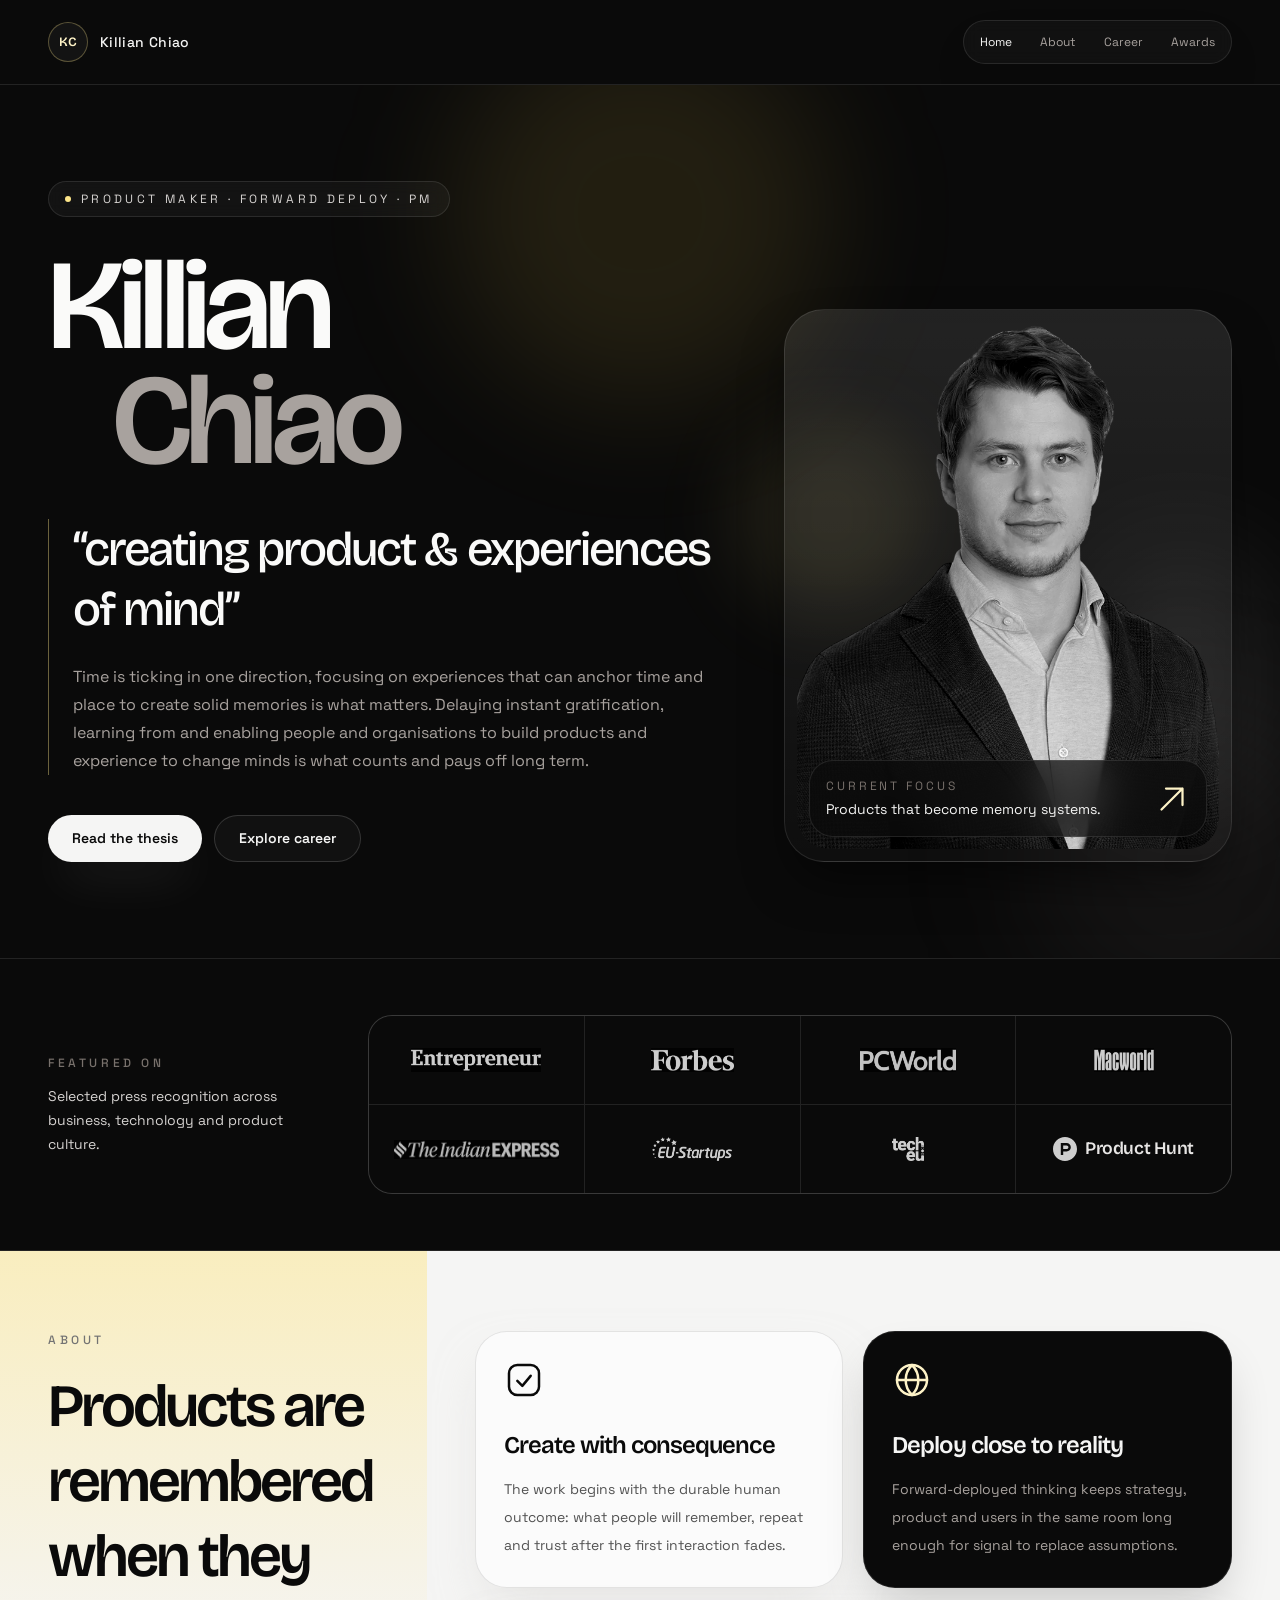
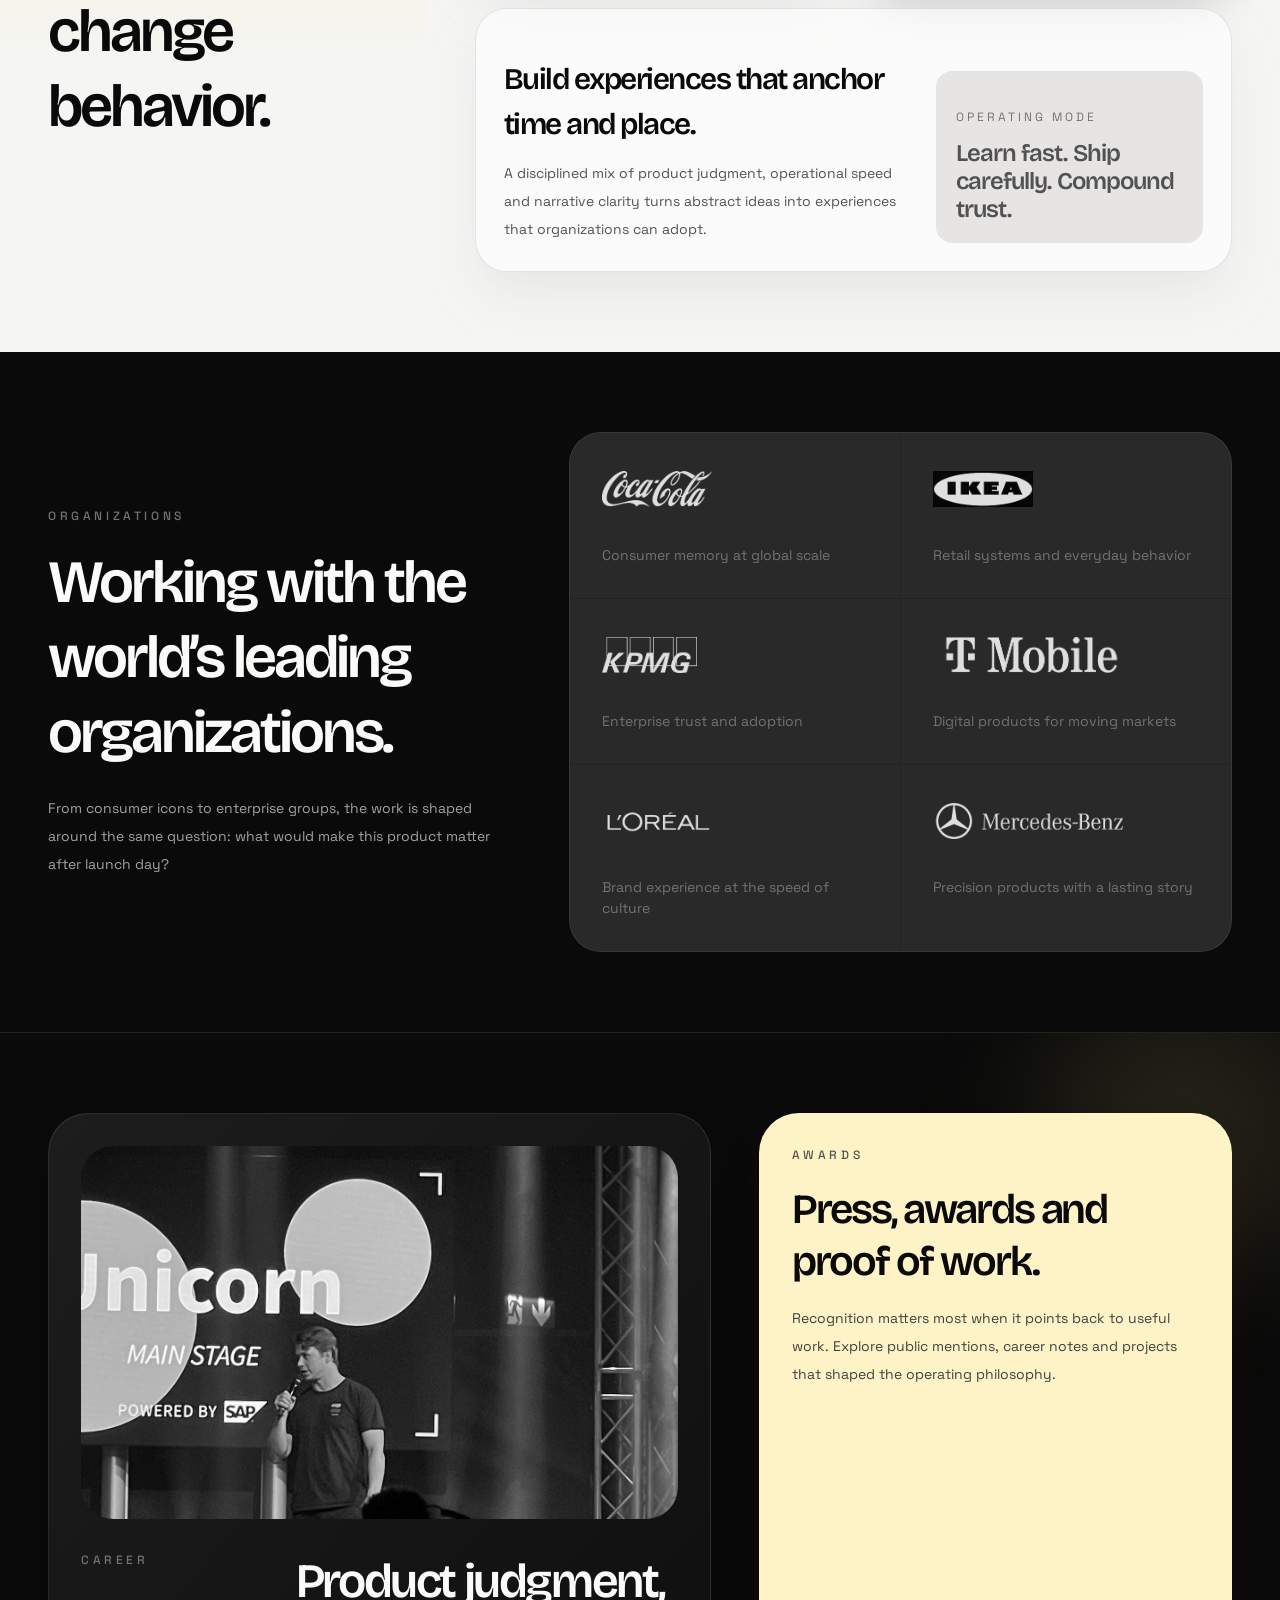
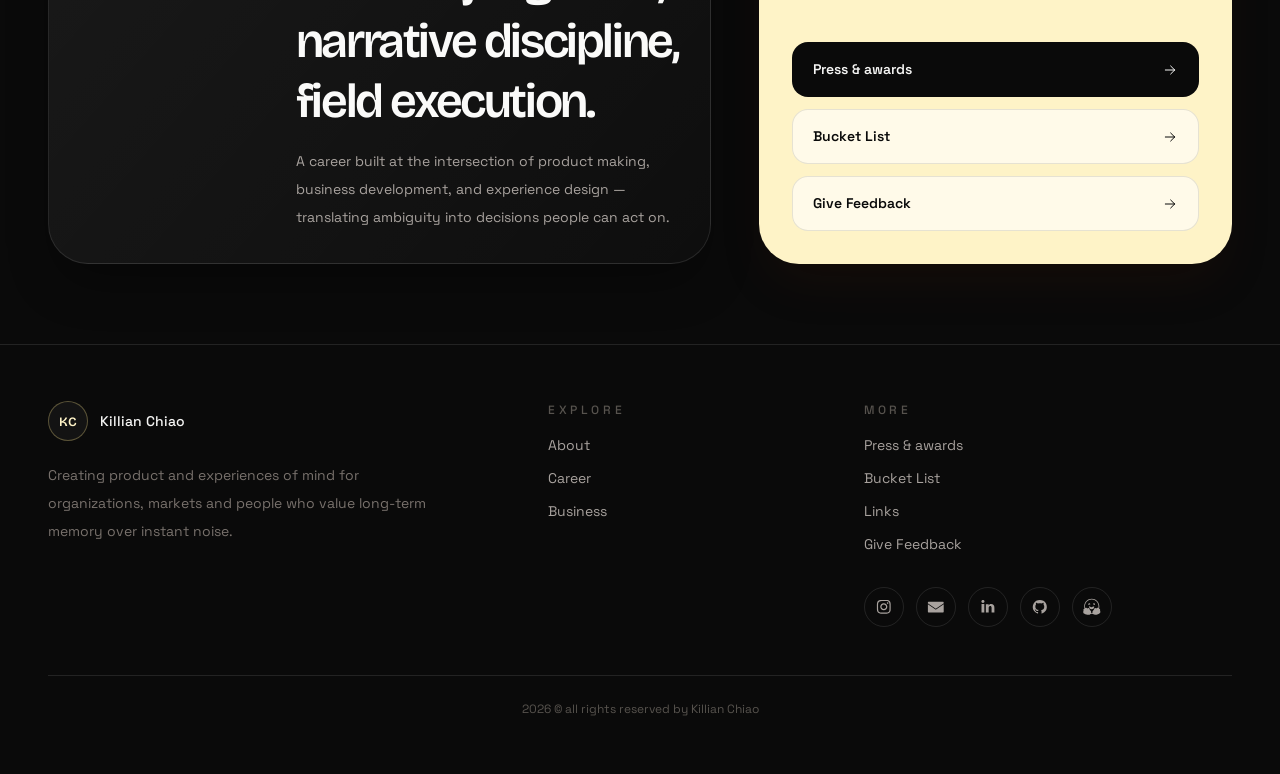
==== commit 47fd50f2: "Press and org tiles: real logos with verified article links - Press tiles now use the actual outlet " ====
--- a/index.html
+++ b/index.html
@@ -126,14 +126,14 @@
                 <p class="sub">Selected press recognition across business, technology and product culture.</p>
             </div>
             <div class="hairline-grid press-tiles reveal-item">
-                    <div>Entrepreneur</div>
-                    <div>Forbes</div>
-                    <div>PCWorld</div>
-                    <div>Macworld</div>
-                    <div>The Indian Express</div>
-                    <div>EU-Startups</div>
-                    <div>Tech.eu</div>
-                    <div>Product Hunt</div>
+                    <a href="https://www.entrepreneur.com/science-technology/the-trick-to-boosting-productivity-an-ai-powered-social/487090" target="_blank" rel="noopener" aria-label="Entrepreneur"><img src="assets/images/logos/entrepreneur.png" alt="Entrepreneur" width="482" height="90" loading="lazy" decoding="async" /></a>
+                    <a href="https://www.forbes.at/artikel/killian-fjellbakk.html" target="_blank" rel="noopener" aria-label="Forbes"><img src="assets/images/logos/forbes.png" alt="Forbes" width="243" height="90" loading="lazy" decoding="async" /></a>
+                    <a href="https://shop.pcworld.com/sales/zario-pro-ios-plan-lifetime-subscription" target="_blank" rel="noopener" aria-label="PCWorld"><img src="assets/images/logos/pcworld.png" alt="PCWorld" width="426" height="90" loading="lazy" decoding="async" /></a>
+                    <a href="https://shop.macworld.com/sales/zario-pro-ios-plan-lifetime-subscription" target="_blank" rel="noopener" aria-label="Macworld"><img src="assets/images/logos/macworld.png" alt="Macworld" width="222" height="90" loading="lazy" decoding="async" /></a>
+                    <div><img src="assets/images/logos/indianexpress.png" alt="The Indian Express" width="799" height="90" loading="lazy" decoding="async" /></div>
+                    <a href="https://www.eu-startups.com/2023/04/introducing-zario-the-winner-of-the-eu-startups-summit-2023-pitch-competition/" target="_blank" rel="noopener" aria-label="EU-Startups"><img src="assets/images/logos/eustartups.png" alt="EU-Startups" width="301" height="90" loading="lazy" decoding="async" /></a>
+                    <a href="https://tech.eu/2025/04/15/a-co-founder-swiped-on-grindr-in-a-client-meeting-now-he-s-sharing-his-entire-google-history/" target="_blank" rel="noopener" aria-label="Tech.eu"><img src="assets/images/logos/techeu.png" alt="Tech.eu" width="121" height="90" loading="lazy" decoding="async" /></a>
+                    <a href="https://www.producthunt.com/products/zario" target="_blank" rel="noopener" aria-label="Product Hunt"><img src="assets/images/logos/producthunt.svg" alt="Product Hunt" width="24" height="24" loading="lazy" decoding="async" /><span class="ph-word">Product Hunt</span></a>
             </div>
         </div>
     </section>
@@ -183,27 +183,27 @@
             </div>
             <div class="hairline-grid org-tiles reveal-item">
                     <div>
-                        <h3 class="name">Coca-Cola</h3>
+                        <p class="logo"><img src="assets/images/gallery01/f4e6854a.png" alt="Coca-Cola" width="256" height="84" loading="lazy" decoding="async" /></p>
                         <p class="caption">Consumer memory at global scale</p>
                     </div>
                     <div>
-                        <h3 class="name">IKEA</h3>
+                        <p class="logo"><img src="assets/images/gallery01/5c117a96.jpg" alt="IKEA" width="234" height="84" loading="lazy" decoding="async" /></p>
                         <p class="caption">Retail systems and everyday behavior</p>
                     </div>
                     <div>
-                        <h3 class="name">KPMG</h3>
+                        <p class="logo"><img src="assets/images/gallery01/eae52f6d.png" alt="KPMG" width="220" height="84" loading="lazy" decoding="async" /></p>
                         <p class="caption">Enterprise trust and adoption</p>
                     </div>
                     <div>
-                        <h3 class="name">T-Mobile</h3>
+                        <p class="logo"><img src="assets/images/gallery01/65ff3bac.png" alt="T-Mobile" width="403" height="74" loading="lazy" decoding="async" /></p>
                         <p class="caption">Digital products for moving markets</p>
                     </div>
                     <div>
-                        <h3 class="name">L'Oréal</h3>
+                        <p class="logo"><img src="assets/images/gallery01/afd6f955.png" alt="L'Oréal" width="282" height="84" loading="lazy" decoding="async" /></p>
                         <p class="caption">Brand experience at the speed of culture</p>
                     </div>
                     <div>
-                        <h3 class="name">Mercedes</h3>
+                        <p class="logo"><img src="assets/images/gallery01/918f9e07.png" alt="Mercedes" width="444" height="84" loading="lazy" decoding="async" /></p>
                         <p class="caption">Precision products with a lasting story</p>
                     </div>
             </div>
--- a/styles.css
+++ b/styles.css
@@ -177,11 +177,20 @@
 .press-grid { display: grid; gap: 2rem; align-items: center; }
 .press-copy .sub { margin-top: .75rem; font-size: .875rem; line-height: 1.5rem; color: var(--stone-300); }
 .press-tiles { grid-template-columns: repeat(2, 1fr); border-radius: 1.5rem; }
-.press-tiles > div {
-    background: var(--bg); padding: 1.5rem 1rem; text-align: center;
-    font-family: var(--font-heading); font-weight: 600; font-size: 1.25rem;
-    letter-spacing: -.025em; color: var(--stone-200);
-    display: flex; align-items: center; justify-content: center;
+.press-tiles > div, .press-tiles > a {
+    background: var(--bg); padding: 1.5rem 1rem; min-height: 5.5rem;
+    display: flex; align-items: center; justify-content: center; gap: .5rem;
+    transition: background-color .3s;
+}
+.press-tiles > a:hover { background: rgba(255,255,255,0.06); }
+.press-tiles img {
+    height: 1.5rem; width: auto; max-width: 90%; object-fit: contain;
+    opacity: .8; transition: opacity .3s;
+}
+.press-tiles > a:hover img { opacity: 1; }
+.press-tiles .ph-word {
+    font-family: var(--font-heading); font-weight: 600; font-size: 1.1rem;
+    letter-spacing: -.025em; color: var(--stone-200); white-space: nowrap;
 }
 
 /* ---------- About (light section) ---------- */
@@ -228,10 +237,14 @@
 .orgs .sub { margin-top: 1.5rem; max-width: 28rem; font-size: .875rem; line-height: 1.75rem; color: var(--stone-400); }
 .org-tiles { grid-template-columns: 1fr; border-radius: 2rem; }
 .org-tiles > div { background: var(--surface-03); padding: 2rem; transition: all .3s; }
-.org-tiles .name { font-family: var(--font-heading); font-weight: 600; font-size: 2.25rem; letter-spacing: -.06em; color: var(--head); transition: color .3s; }
+.org-tiles .logo { display: flex; align-items: center; min-height: 3rem; }
+.org-tiles .logo img {
+    height: 2.25rem; width: auto; max-width: 100%; object-fit: contain;
+    filter: grayscale(100%) brightness(1.05); opacity: .85; transition: filter .3s, opacity .3s;
+}
+.org-tiles > div:hover .logo img { filter: grayscale(100%) brightness(0); opacity: 1; }
 .org-tiles .caption { margin-top: 2rem; font-size: .875rem; color: var(--stone-500); transition: color .3s; }
 .org-tiles > div:hover { background: var(--amber-100); }
-.org-tiles > div:hover .name { color: #0a0a0a; }
 .org-tiles > div:hover .caption { color: var(--n600); }
 
 /* ---------- Career + Awards ---------- */
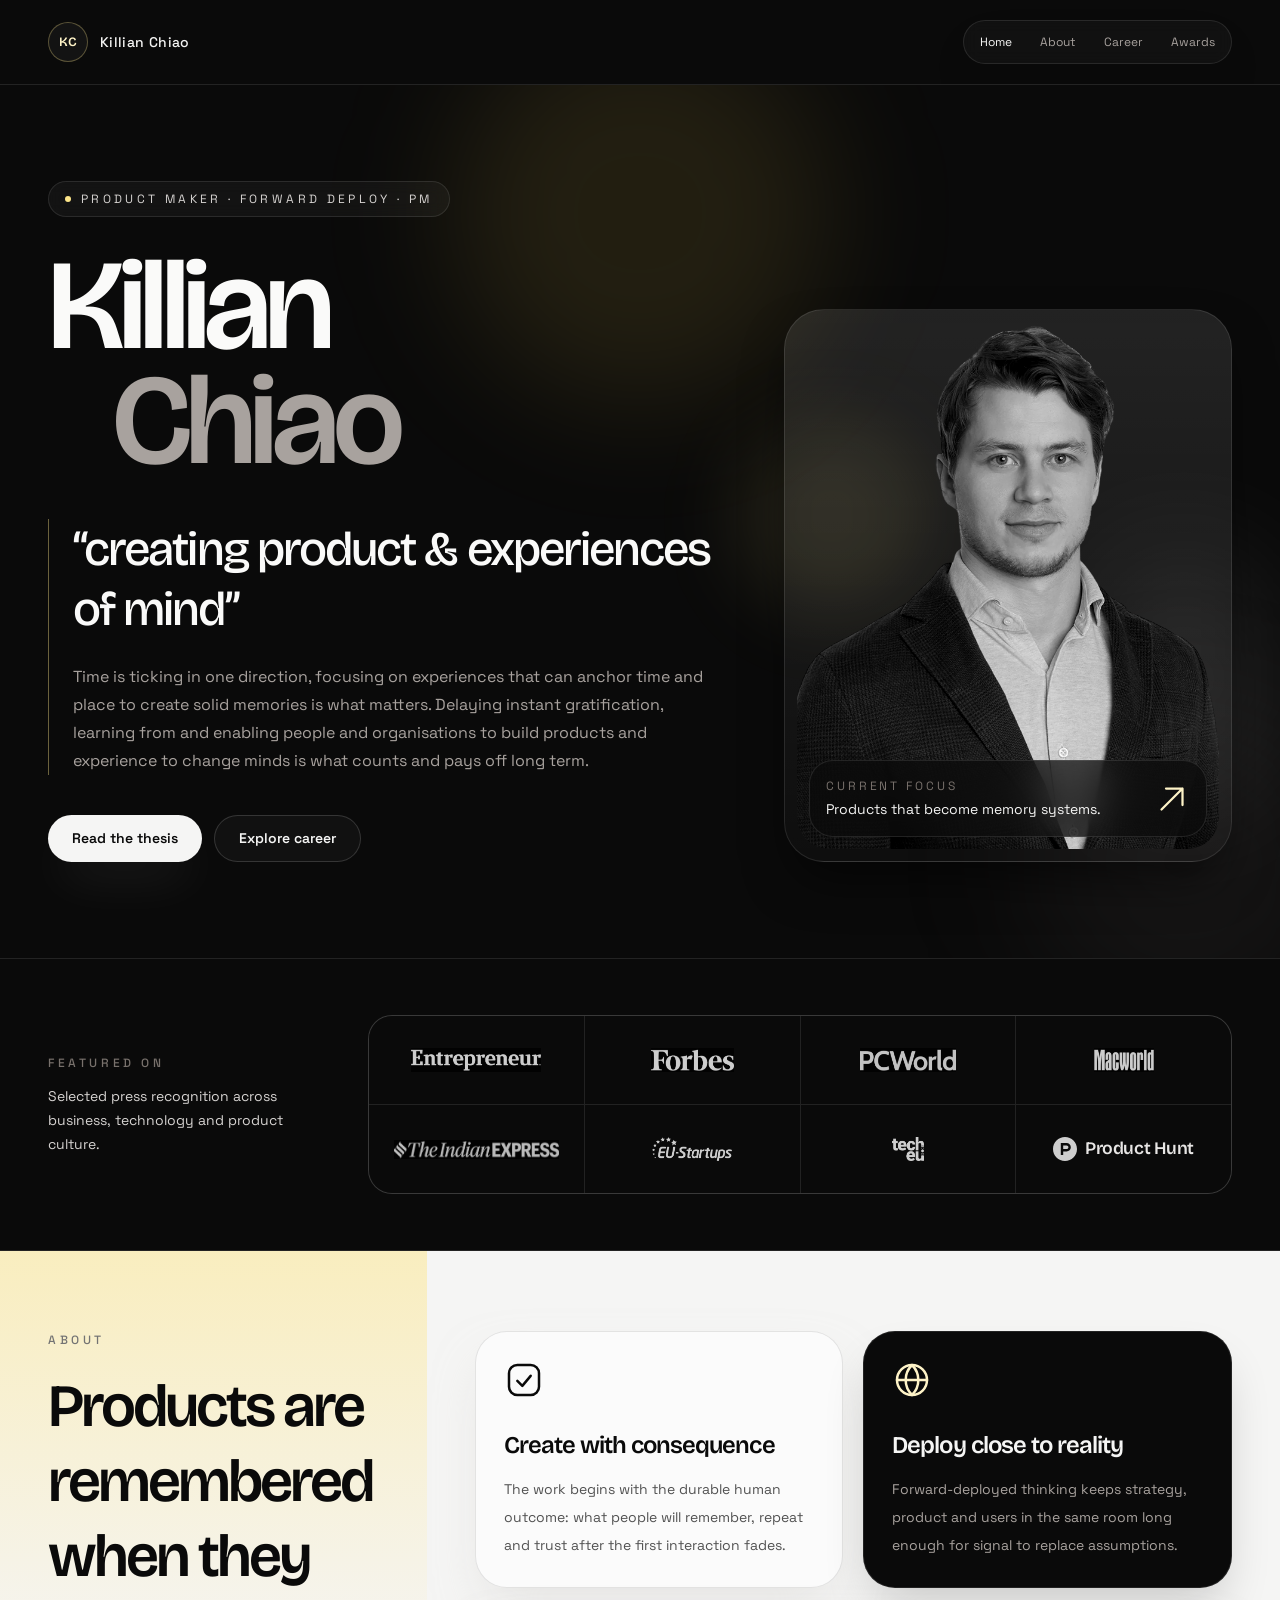
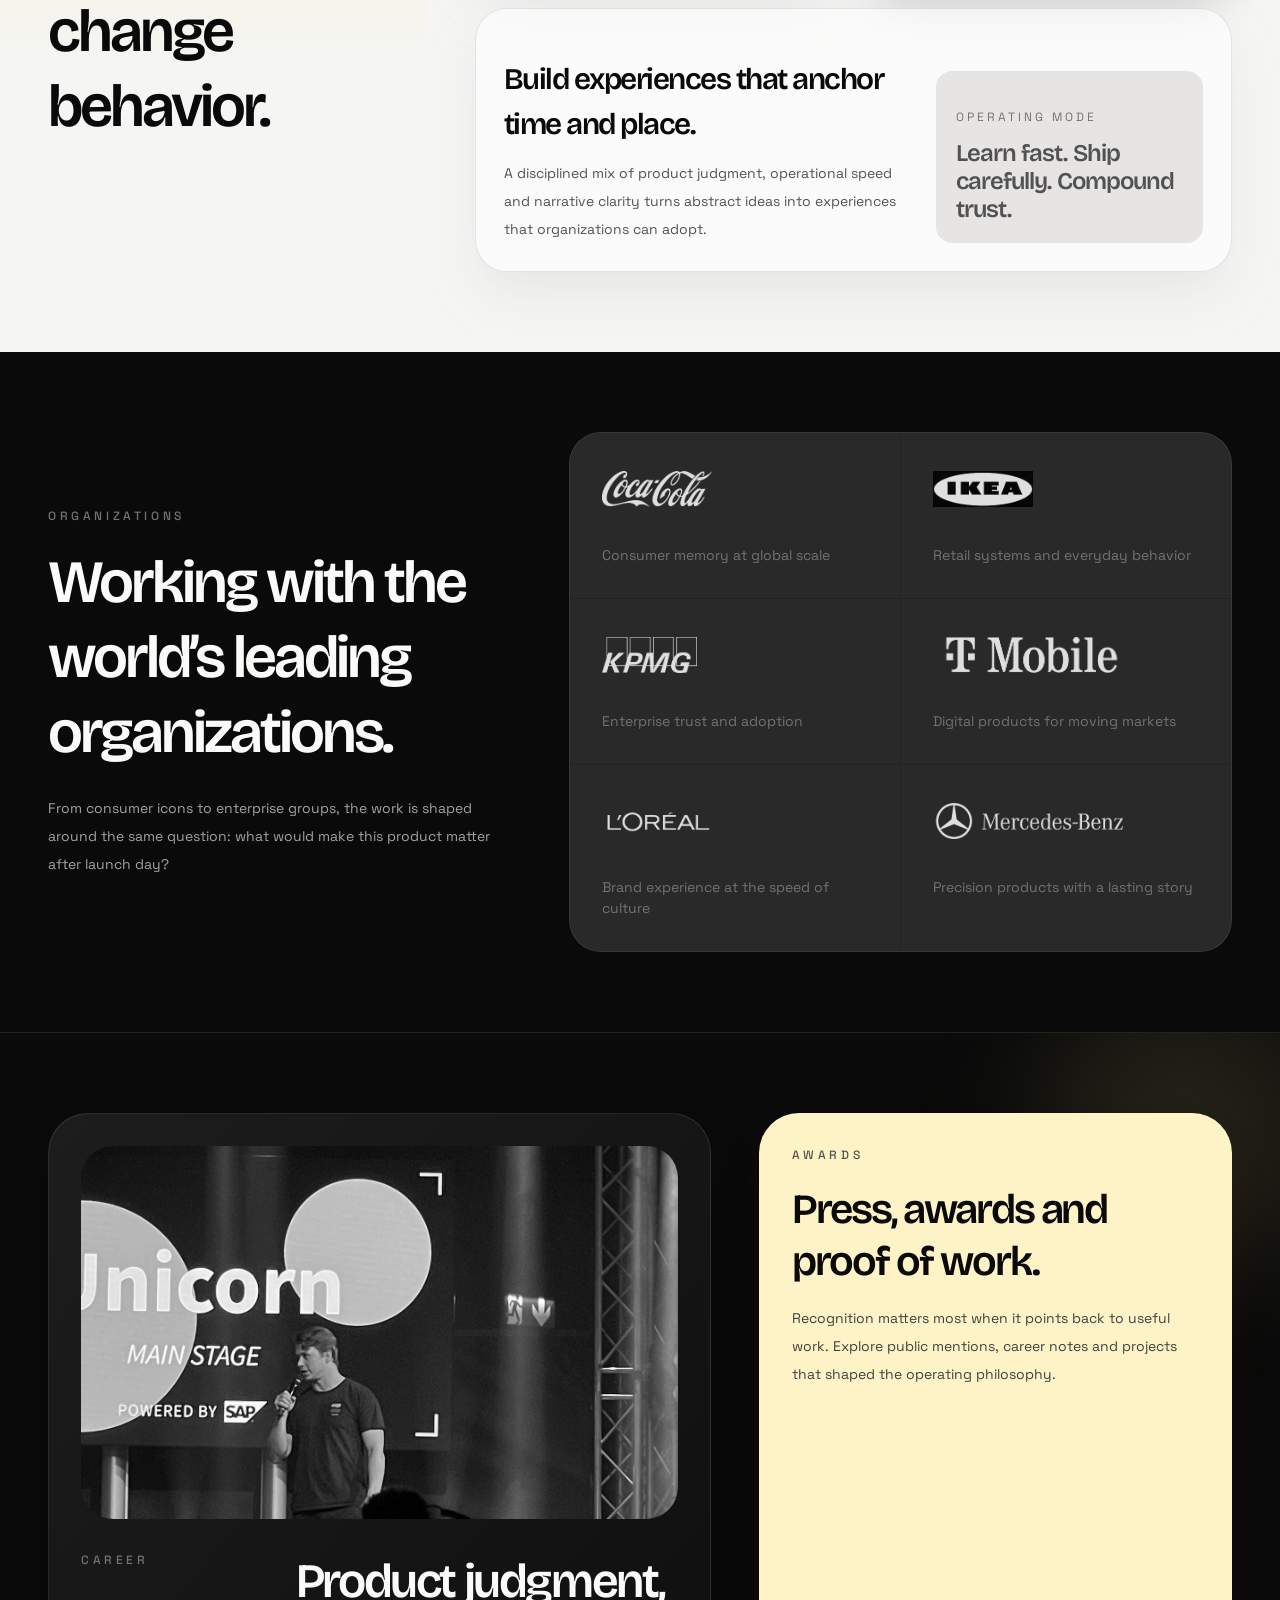
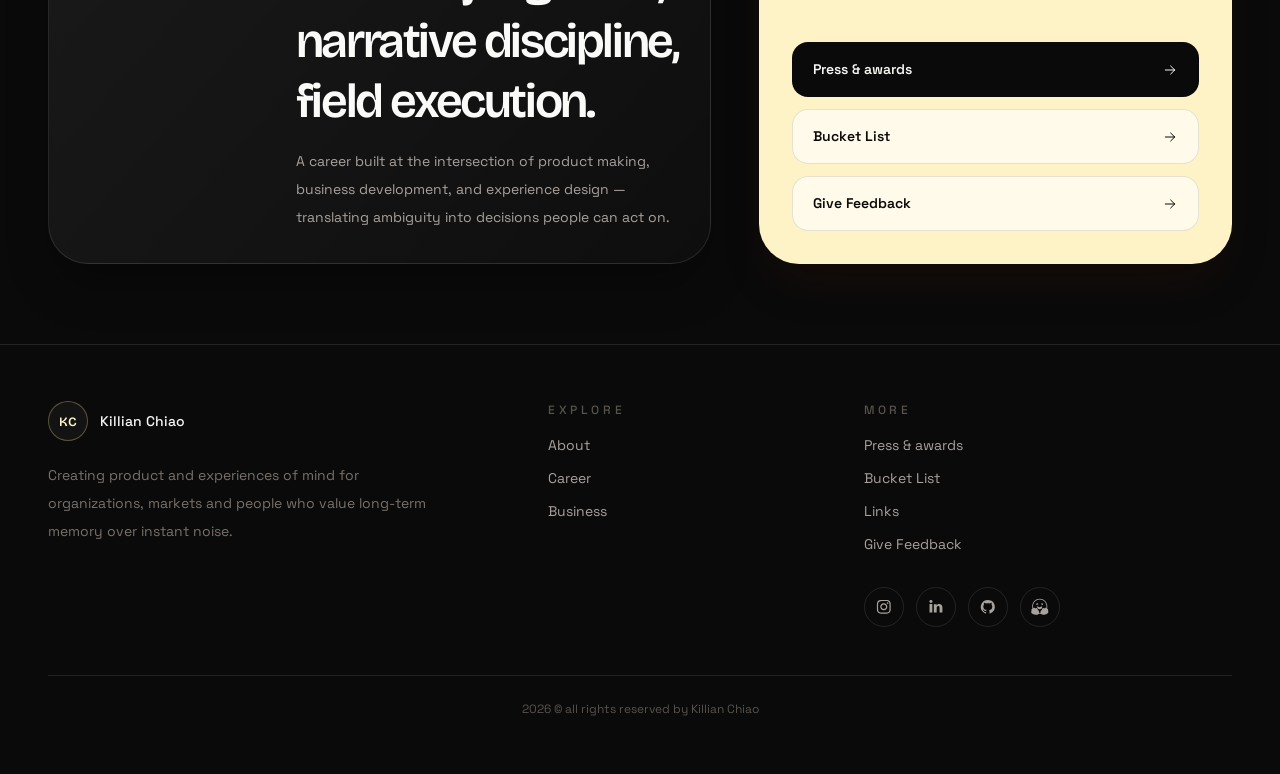
==== commit f925be20: "Remove dead email icon from footer on all pages Co-Authored-By: Claude Opus 5 (1M context) <noreply@" ====
--- a/index.html
+++ b/index.html
@@ -267,7 +267,6 @@
                 </nav>
                 <div class="footer-social">
                         <a href="https://www.instagram.com/killianchi/" aria-label="Instagram" target="_blank" rel="noopener"><svg viewBox="0 0 40 40" aria-hidden="true"><path d="M20,7c4.2,0,4.7,0,6.3,0.1c1.5,0.1,2.3,0.3,3,0.5C30,8,30.5,8.3,31.1,8.9c0.5,0.5,0.9,1.1,1.2,1.8c0.2,0.5,0.5,1.4,0.5,3C33,15.3,33,15.8,33,20s0,4.7-0.1,6.3c-0.1,1.5-0.3,2.3-0.5,3c-0.3,0.7-0.6,1.2-1.2,1.8c-0.5,0.5-1.1,0.9-1.8,1.2c-0.5,0.2-1.4,0.5-3,0.5C24.7,33,24.2,33,20,33s-4.7,0-6.3-0.1c-1.5-0.1-2.3-0.3-3-0.5C10,32,9.5,31.7,8.9,31.1C8.4,30.6,8,30,7.7,29.3c-0.2-0.5-0.5-1.4-0.5-3C7,24.7,7,24.2,7,20s0-4.7,0.1-6.3c0.1-1.5,0.3-2.3,0.5-3C8,10,8.3,9.5,8.9,8.9C9.4,8.4,10,8,10.7,7.7c0.5-0.2,1.4-0.5,3-0.5C15.3,7.1,15.8,7,20,7z M20,4.3c-4.3,0-4.8,0-6.5,0.1c-1.6,0-2.8,0.3-3.8,0.7C8.7,5.5,7.8,6,6.9,6.9C6,7.8,5.5,8.7,5.1,9.7c-0.4,1-0.6,2.1-0.7,3.8c-0.1,1.7-0.1,2.2-0.1,6.5s0,4.8,0.1,6.5c0,1.6,0.3,2.8,0.7,3.8c0.4,1,0.9,1.9,1.8,2.8c0.9,0.9,1.7,1.4,2.8,1.8c1,0.4,2.1,0.6,3.8,0.7c1.6,0.1,2.2,0.1,6.5,0.1s4.8,0,6.5-0.1c1.6-0.1,2.9-0.3,3.8-0.7c1-0.4,1.9-0.9,2.8-1.8c0.9-0.9,1.4-1.7,1.8-2.8c0.4-1,0.6-2.1,0.7-3.8c0.1-1.6,0.1-2.2,0.1-6.5s0-4.8-0.1-6.5c-0.1-1.6-0.3-2.9-0.7-3.8c-0.4-1-0.9-1.9-1.8-2.8c-0.9-0.9-1.7-1.4-2.8-1.8c-1-0.4-2.1-0.6-3.8-0.7C24.8,4.3,24.3,4.3,20,4.3L20,4.3L20,4.3z"/><path d="M20,11.9c-4.5,0-8.1,3.7-8.1,8.1s3.7,8.1,8.1,8.1s8.1-3.7,8.1-8.1S24.5,11.9,20,11.9z M20,25.2c-2.9,0-5.2-2.3-5.2-5.2s2.3-5.2,5.2-5.2s5.2,2.3,5.2,5.2S22.9,25.2,20,25.2z"/><path d="M30.6,11.6c0,1-0.8,1.9-1.9,1.9c-1,0-1.9-0.8-1.9-1.9s0.8-1.9,1.9-1.9C29.8,9.7,30.6,10.5,30.6,11.6z"/></svg></a>
-                        <a href="#" aria-label="Email"><svg viewBox="0 0 40 40" aria-hidden="true"><path d="M37.5,12.6l-17.5,11.9L2.5,12.6c-.2-.1-.3-.2-.5-.2v-2.7c0-.8.6-1.4,1.4-1.4h33.1c.8,0,1.4.6,1.4,1.4v2.7c-.2,0-.4,0-.5.2ZM19.5,26.3c.2.1.3.2.5.2s.4,0,.5-.2l17.5-11.9v16.9c0,.8-.6,1.4-1.4,1.4H3.4c-.8,0-1.4-.6-1.4-1.4V14.4l17.5,11.9Z"/></svg></a>
                         <a href="https://www.linkedin.com/in/killianchi" aria-label="LinkedIn" target="_blank" rel="noopener"><svg viewBox="0 0 40 40" aria-hidden="true"><path d="M12.1,13.8v19.1H5.7V13.8C5.7,13.8,12.1,13.8,12.1,13.8z M12.5,7.9c0,0.9-0.3,1.7-1,2.4c-0.7,0.6-1.5,0.9-2.6,0.9h0c-1.1,0-1.9-0.3-2.5-0.9c-0.6-0.6-1-1.4-1-2.4c0-1,0.3-1.7,1-2.4S7.9,4.6,9,4.6s1.9,0.3,2.6,0.9S12.5,6.9,12.5,7.9z M35,22v11h-6.4V22.7c0-1.4-0.3-2.4-0.8-3.2c-0.5-0.8-1.3-1.1-2.4-1.1c-0.8,0-1.5,0.2-2,0.7c-0.5,0.4-1,1-1.2,1.7c-0.1,0.4-0.2,0.9-0.2,1.6v10.7h-6.4c0-5.1,0-9.3,0-12.5s0-5.1,0-5.7l0-0.9H22v2.8h0c0.3-0.4,0.5-0.8,0.8-1.1c0.3-0.3,0.6-0.6,1.1-1c0.5-0.4,1-0.6,1.7-0.8c0.7-0.2,1.4-0.3,2.2-0.3c2.2,0,4,0.7,5.3,2.2C34.4,17,35,19.1,35,22L35,22z"/></svg></a>
                         <a href="https://github.com/Killianchi" aria-label="GitHub" target="_blank" rel="noopener"><svg viewBox="0 0 40 40" aria-hidden="true"><path d="M36,20.3c0,3.5-1,6.6-3.1,9.4c-2,2.8-4.7,4.7-7.9,5.8c-0.4,0.1-0.6,0-0.8-0.1c-0.2-0.2-0.3-0.4-0.3-0.6v-4.4c0-1.3-0.4-2.3-1.1-3c0.8-0.1,1.5-0.2,2.1-0.4c0.6-0.2,1.3-0.4,2-0.8c0.7-0.4,1.2-0.8,1.7-1.4c0.5-0.5,0.8-1.3,1.1-2.2s0.4-2,0.4-3.1c0-1.7-0.5-3.1-1.6-4.3c0.5-1.3,0.5-2.7-0.2-4.2c-0.4-0.1-1,0-1.7,0.2c-0.7,0.3-1.4,0.6-1.9,0.9L24,12.5c-1.3-0.4-2.6-0.5-4-0.5s-2.7,0.2-4,0.5c-0.2-0.2-0.5-0.3-0.9-0.6c-0.4-0.2-0.9-0.5-1.7-0.8c-0.8-0.3-1.4-0.4-1.8-0.3c-0.6,1.6-0.7,3-0.1,4.2c-1.1,1.2-1.6,2.6-1.6,4.3c0,1.2,0.1,2.2,0.4,3.1s0.6,1.6,1.1,2.2s1,1,1.7,1.4c0.7,0.4,1.3,0.6,2,0.8c0.6,0.2,1.3,0.3,2.1,0.4c-0.6,0.5-0.9,1.2-1,2.1c-0.3,0.1-0.6,0.2-0.9,0.3c-0.3,0.1-0.7,0.1-1.2,0.1c-0.5,0-0.9-0.1-1.4-0.4c-0.5-0.3-0.8-0.7-1.2-1.3c-0.3-0.4-0.6-0.8-1-1.1c-0.4-0.3-0.8-0.4-1-0.5L9,26.5c-0.3,0-0.5,0-0.6,0.1c-0.1,0.1-0.1,0.1-0.1,0.2c0,0.1,0.1,0.2,0.2,0.3c0.1,0.1,0.2,0.2,0.3,0.2l0.1,0.1c0.3,0.1,0.6,0.4,0.9,0.8s0.5,0.7,0.7,1.1l0.2,0.5c0.2,0.5,0.5,1,0.9,1.3c0.4,0.3,0.9,0.5,1.4,0.6c0.5,0.1,1,0.1,1.4,0.1c0.5,0,0.9,0,1.2-0.1l0.5-0.1c0,0.5,0,1.1,0,1.9c0,0.7,0,1.1,0,1.1c0,0.2-0.1,0.5-0.3,0.6c-0.2,0.2-0.5,0.2-0.8,0.1c-3.2-1.1-5.8-3-7.9-5.8S4,23.8,4,20.3c0-2.9,0.7-5.6,2.1-8S9.5,7.8,12,6.4s5.1-2.1,8-2.1s5.6,0.7,8,2.1s4.4,3.4,5.8,5.8S36,17.4,36,20.3L36,20.3z"/></svg></a>
                         <a href="https://huggingface.co/Killianchi" aria-label="Hugging Face" target="_blank" rel="noopener"><svg viewBox="0 0 40 40" aria-hidden="true"><path d="M39.4,29.5c0.1,0.4,0.2,1.3-0.4,2.1c0.4,0.7,0.5,1.5,0.2,2.2c-0.5,1-1.6,1.8-3.8,2.7c-1.4,0.5-2.6,0.9-2.6,0.9c-1.6,0.4-3.2,0.7-4.8,0.7c-2.3,0-4.1-0.7-5.2-1.9c-0.9,0.2-1.9,0.3-2.9,0.3c-0.9,0-1.8-0.1-2.7-0.2c-1.1,1.3-2.8,1.9-5.2,1.9c-1.6,0-3.3-0.3-4.8-0.7c0,0-1.3-0.4-2.6-0.9c-2.2-0.9-3.3-1.7-3.8-2.7c-0.3-0.7-0.3-1.6,0.2-2.2c-0.6-0.9-0.5-1.7-0.4-2.1C0.7,29,1,28.5,1.4,28.2c-0.6-1-0.5-2.3,0.4-3.1c0.4-0.5,1.1-0.7,1.7-0.7c0,0,0,0,0,0C3,22.7,2.7,21,2.7,19.2c0-9.6,7.7-17.3,17.2-17.3c9.5,0,17.2,7.7,17.2,17.3c0,1.8-0.3,3.5-0.8,5.2c0.1,0,0.2,0,0.2,0c0.7,0,1.3,0.3,1.7,0.7c0.8,0.8,0.9,2.1,0.4,3.1C39,28.5,39.3,29,39.4,29.5z M19.9,3.6c-8.5,0-15.4,6.9-15.4,15.5c0,1.3,0.1,2.5,0.4,3.6c0.4-0.5,1.1-0.8,1.8-0.8c0.6,0,1.2,0.2,1.8,0.6c0.4,0.3,0.8,0.7,1.3,1.3c0.5-0.7,1.2-1.1,2-1.1c1.5,0,2.4,1.3,2.8,2.5c0.2,0.4,1,2.2,2.2,3.5c1.9,1.9,2.3,3.8,1.4,5.9c0.6,0.1,1.1,0.1,1.7,0.1c0.6,0,1.3,0,1.9-0.1c-0.9-2.1-0.4-4,1.4-5.9c1.2-1.2,2.1-3.1,2.2-3.5c0.3-1.2,1.3-2.5,2.8-2.5c0.8,0,1.6,0.4,2,1.1c0.4-0.6,0.9-1,1.3-1.3c0.5-0.4,1.1-0.6,1.8-0.6c0.6,0,1.2,0.2,1.6,0.7c0.2-1.1,0.4-2.3,0.4-3.4C35.3,10.6,28.4,3.6,19.9,3.6z M26.3,16c-0.6,0.3-0.8-0.9-1.4-1.1c-0.5-0.2-1.4,0.7-1.6,0.1c-0.6-1.1-0.2-2.4,0.9-3c1.1-0.6,2.4-0.2,3,0.9C27.7,14.1,27.3,15.4,26.3,16z M25.5,19.7c0,2-1.4,5.9-5.8,5.9c-4.4,0-5.8-3.9-5.8-5.9c0-2,2.6,1.1,5.8,1.1c1.5,0,2.9-0.7,3.9-1.2C24.8,19,25.5,18.7,25.5,19.7z M16.1,15.1c-0.3,0.5-1.1-0.3-1.6-0.1c-0.6,0.2-0.8,1.4-1.4,1.1c-1.1-0.6-1.5-1.9-0.9-3c0.6-1.1,1.9-1.5,3-0.9C16.3,12.6,16.7,14,16.1,15.1z"/></svg></a>
--- a/styles.css
+++ b/styles.css
@@ -322,7 +322,7 @@
     padding: 1.75rem;
 }
 .content-container .col { flex: 1; min-width: min(100%, 18rem); }
-.content-container .col-fixed { flex: 0 0 auto; }
+.content-container .col-fixed { flex: 0 1 auto; min-width: 0; max-width: 100%; }
 .subsection-title {
     font-family: var(--font-heading); font-weight: 600; font-size: 1.5rem;
     letter-spacing: -.04em; color: var(--head); margin-bottom: .75rem;
@@ -356,6 +356,14 @@
 .small-image .frame { width: 9.875rem; }
 .small-image .frame img { width: 100%; height: auto; filter: grayscale(100%); }
 .placeholder-content { text-align: center; padding: 6rem 2rem; color: var(--stone-500); font-size: 1rem; }
+
+
+/* Video embed */
+.video-embed-wrap { max-width: 40rem; }
+.video-embed {
+    display: block; width: 100%; aspect-ratio: 16 / 9; height: auto;
+    border: 1px solid var(--hairline); border-radius: 1rem; background: #000;
+}
 
 /* ---------- Reveal on scroll ---------- */
 .reveal-item { opacity: 0; transform: translateY(1.5rem); transition: opacity .7s ease-out, transform .7s ease-out; }
